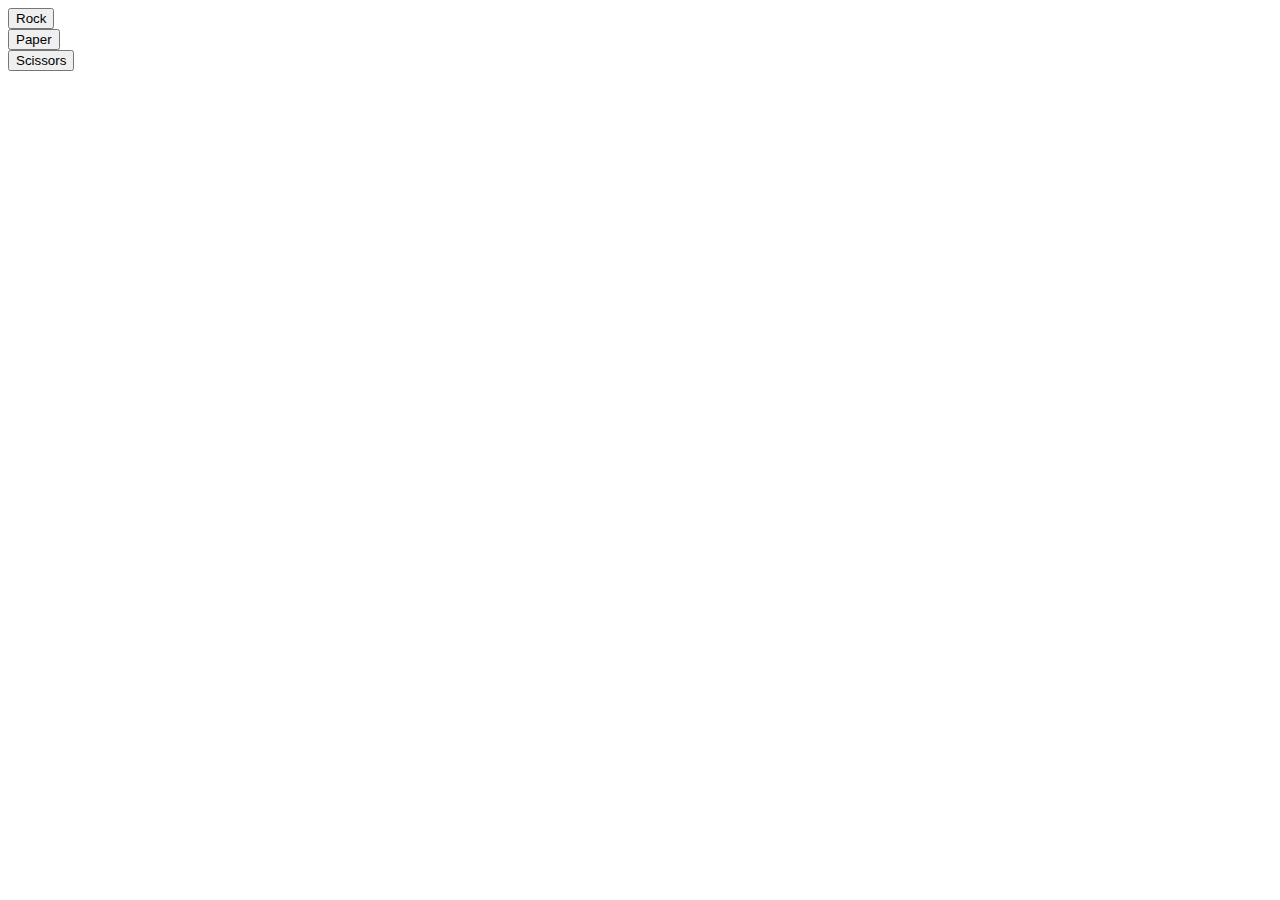
==== index.html @ 2e831c2a "Refactor logic" ====
<!DOCTYPE html>
<html lang="en">
    <head>
        <meta charset="UTF-8" />
        <meta http-equiv="X-UA-Compatible" content="IE=edge" />
        <meta name="viewport" content="width=device-width, initial-scale=1.0" />
        <link rel="icon" href="data:;base64,=" />
        <title>Rock Paper Scissors</title>
    </head>
    <body>
        <div class="buttons">
            <div class="button">
                <button class="shape">Rock</button>
            </div>
            <div class="button">
                <button class="shape">Paper</button>
            </div>
            <div class="button">
                <button class="shape">Scissors</button>
            </div>
        </div>
        <script src="./index.js"></script>
    </body>
</html>
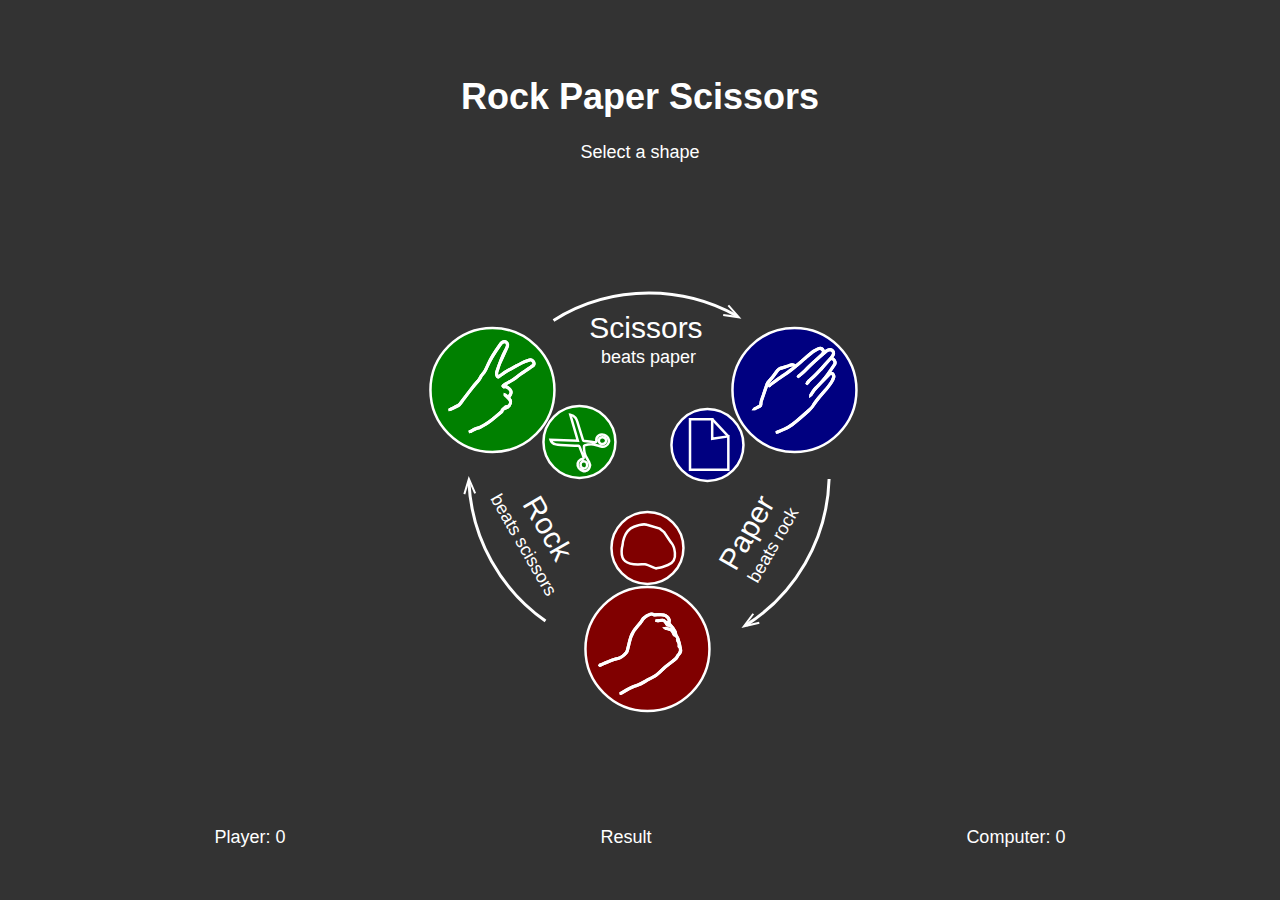
==== commit 70c98faa: "Add the UI" ====
--- a/index.html
+++ b/index.html
@@ -5,19 +5,137 @@
         <meta http-equiv="X-UA-Compatible" content="IE=edge" />
         <meta name="viewport" content="width=device-width, initial-scale=1.0" />
         <link rel="icon" href="data:;base64,=" />
+        <link rel="stylesheet" href="./style.css" />
         <title>Rock Paper Scissors</title>
     </head>
     <body>
-        <div class="buttons">
-            <div class="button">
-                <button class="shape">Rock</button>
-            </div>
-            <div class="button">
-                <button class="shape">Paper</button>
-            </div>
-            <div class="button">
-                <button class="shape">Scissors</button>
-            </div>
+        <header>
+            <h1>Rock Paper Scissors</h1>
+            <p>Select a shape</p>
+        </header>
+        <svg
+            version="1.1"
+            xmlns="http://www.w3.org/2000/svg"
+            xmlns:xlink="http://www.w3.org/1999/xlink"
+            min-width="85ch"
+            width="85ch"
+            height="440px"
+            viewBox="80 30 440 440"
+            xml:space="preserve"
+        >
+            <g style="fill: white; stroke: white; stroke-width: 3">
+                <path
+                    style="fill: none"
+                    d="M 205.041,366.998 c -44.333 -31.121 -74.01 -81.703 -76.621 -139.339"
+                />
+                <polygon
+                    style="stroke: none"
+                    points="135.622,239.081 133.785,239.874 128.592,227.846 124.839,240.397 122.923,239.824 128.251,222.009"
+                />
+                <path
+                    style="fill: none"
+                    d="M 488.646,225 c -1.885,61.366 -34.441,115.01 -82.857,146.119"
+                />
+                <polygon
+                    style="stroke: none"
+                    points="412.052,359.151 413.659,360.344 405.863,370.872 418.603,367.817 419.069,369.762 400.987,374.098"
+                />
+                <path
+                    style="fill: none"
+                    d="M 213.042,66.426 c 27.677 -17.308,60.391 -27.312,95.44 -27.312 c 31.801,0,61.678,8.235,87.617,22.69"
+                />
+                <polygon
+                    style="stroke: none"
+                    points="382.591,61.921 382.884,59.942 395.845,61.852 387.144,52.058 388.638,50.73 400.988,64.631"
+                />
+            </g>
+            <g style="fill: none; stroke: #ffffff; stroke-width: 2.5">
+                <g id="rock" class="button">
+                    <circle fill="#800000" cx="307" cy="395" r="62" />
+                    <path
+                        d="M 280.285,439.183 c 0.03,0.134,0.06,0.269,0.09,0.403 c 0.339 -0.088,0.728 -0.097,1.009 -0.275 c 4.139 -2.636,8.358 -5.103,12.967 -6.862 c 3.311 -1.265,6.666 -2.418,9.691 -4.369 c 2.101 -1.355,4.33 -2.547,6.599 -3.601 c 3.21 -1.491,6.107 -3.383,8.576 -5.913 c 3.716 -3.808,7.806 -7.168,12.109 -10.287 c 1.609 -1.166,3.107 -2.489,4.617 -3.787 c 0.353 -0.302,0.546 -0.789,0.81 -1.193 c 0.592 -0.909,1.021 -2.001,1.805 -2.692 c 1.81 -1.599,2.23 -3.497,1.759 -5.729 c -0.393 -1.855 -0.835 -3.702 -1.184 -5.565 c -0.505 -2.705 -1.249 -5.311 -2.896 -7.567 c -0.561 -0.769 -0.855 -1.555 -0.85 -2.537 c 0.005 -0.634 -0.273 -1.322 -0.589 -1.897 c -1.51 -2.754 -3.35 -5.279 -5.578 -7.497 c -0.438 -0.437 -0.472 -0.779 -0.372 -1.347 c 0.16 -0.912,0.456 -1.976,0.148 -2.761 c -1.003 -2.561 -2.718 -4.478 -5.606 -5.05 c -2.987 -0.591 -5.975 -0.425 -8.973 -0.149 c -0.368,0.034 -0.838,0.008 -1.116 -0.192 c -1.081 -0.776 -2.255 -0.806 -3.428 -0.449 c -2.746,0.834 -5.104,2.35 -7.167,4.332 c -0.196,0.189 -0.391,0.407 -0.509,0.648 c -1.438,2.941 -3.719,5.24 -5.866,7.627 c -3.646,4.051 -6.103,8.694 -7.333,14.001 c -0.691,2.982 -1.408,5.958 -2.154,8.927 c -0.215,0.854 -0.397,1.795 -0.893,2.483 c -2.141,2.98 -4.857,5.244 -8.476,6.258 c -1.824,0.512 -3.696,0.905 -5.458,1.582 c -4.142,1.591 -8.233,3.313 -12.335,5.007 c -0.217,0.09 -0.342,0.403 -0.51,0.612 c 0.08,0.073,0.159,0.146,0.238,0.218 c 0.279 -0.107,0.562 -0.207,0.837 -0.322 c 2.683 -1.124,5.338 -2.316,8.051 -3.358 c 2.652 -1.018,5.307 -2.12,8.06 -2.756 c 3.875 -0.895,6.882 -2.975,9.384 -5.901 c 0.652 -0.764,1.134 -1.753,1.438 -2.719 c 0.552 -1.747,0.899 -3.559,1.354 -5.338 c 0.697 -2.726,1.267 -5.495,2.156 -8.157 c 1.451 -4.34,4.064 -7.991,7.166 -11.332 c 1.393 -1.499,2.856 -3.03,3.829 -4.8 c 1.907 -3.47,4.975 -5.204,8.482 -6.432 c 0.954 -0.334,1.909 -0.21,2.807,0.396 c 0.365,0.247,0.904,0.345,1.359,0.332 c 2.111 -0.056,4.223 -0.287,6.329 -0.242 c 2.938,0.063,5.502,0.921,7.166,3.679 c 0.902,1.496,0.879,2.852,0.176,4.362 c -1.303 -0.526 -2.649 -0.834 -3.62 -2.029 c -0.421 -0.52 -1.319 -0.879 -2.016 -0.903 c -1.488 -0.052 -2.985,0.154 -4.478,0.27 c -0.58,0.045 -1.156,0.129 -1.734,0.194 c -0.005,0.112 -0.009,0.224 -0.014,0.336 c 0.348,0.047,0.7,0.157,1.041,0.128 c 1.342 -0.119,2.678 -0.301,4.02 -0.424 c 1.575 -0.144,2.81,0.438,3.65,1.809 c 0.337,0.548,0.694,1.083,1.062,1.61 c 0.262,0.376,0.526,0.761,0.853,1.076 c 0.15,0.145,0.453,0.13,0.687,0.188 c -0.082 -0.197 -0.132 -0.416 -0.251 -0.588 c -0.361 -0.522 -0.749 -1.027 -1.127 -1.539 c 0.068 -0.076,0.137 -0.153,0.205 -0.229 c 0.824,0.441,1.804,0.724,2.443,1.353 c 2.285,2.243,4.165,4.82,5.652,7.662 c 0.262,0.5,0.313,1.109,0.462,1.668 c -0.126,0.069 -0.252,0.14 -0.377,0.209 c -0.684 -0.821 -1.517 -1.562 -2.016 -2.481 c -0.755 -1.393 -1.797 -2.171 -3.341 -2.423 c -1.232 -0.202 -2.444 -0.527 -3.668 -0.786 c -0.103 -0.022 -0.222,0.035 -0.623,0.11 c 0.413,0.309,0.617,0.567,0.869,0.629 c 0.949,0.232,1.906,0.479,2.875,0.575 c 1.731,0.171,2.9,0.988,3.542,2.618 c 0.324,0.823,0.741,1.613,1.161,2.395 c 0.152,0.283,0.434,0.497,0.655,0.743 c 0.085 -0.052,0.17 -0.104,0.254 -0.154 c -0.146 -0.375 -0.291 -0.749 -0.46 -1.181 c 1.78,1.413,3.998,5.225,4.074,7.05 c -0.226 -0.365 -0.398 -0.645 -0.572 -0.925 c -0.107,0.033 -0.215,0.066 -0.323,0.099 c 0.092,0.36,0.091,0.786,0.291,1.07 c 1.052,1.488,1.628,3.064,1.229,4.916 c -0.119,0.549,0.019,0.991,0.773,0.6 c 0.173,0.778,0.314,1.468,0.48,2.15 c 0.54,2.224,0.09,4.092 -1.774,5.586 c -0.598,0.479 -1.182,1.177 -1.396,1.888 c -0.373,1.235 -1.149,2.062 -2.081,2.824 c -0.783,0.641 -1.548,1.307 -2.368,1.896 c -4.964,3.565 -9.674,7.424 -13.959,11.797 c -1.877,1.916 -4.098,3.379 -6.521,4.565 c -2.525,1.235 -4.971,2.635 -7.468,3.93 c -2.169,1.124 -4.338,2.251 -6.552,3.28 c -1.44,0.67 -2.958,1.173 -4.444,1.743 C 288.532,434.03,284.461,436.701,280.285,439.183 z"
+                    />
+                    <path
+                        d="M 280.285,439.183 c 4.176 -2.481,8.247 -5.152,12.819 -6.908 c 1.486 -0.57,3.004 -1.073,4.444 -1.743 c 2.214 -1.029,4.383 -2.156,6.552 -3.28 c 2.497 -1.295,4.942 -2.694,7.468 -3.93 c 2.423 -1.187,4.644 -2.649,6.521 -4.565 c 4.285 -4.373,8.995 -8.231,13.959 -11.797 c 0.82 -0.59,1.585 -1.256,2.368 -1.896 c 0.932 -0.762,1.708 -1.589,2.081 -2.824 c 0.215 -0.711,0.799 -1.409,1.396 -1.888 c 1.864 -1.494,2.314 -3.362,1.774 -5.586 c -0.166 -0.683 -0.308 -1.372 -0.48 -2.15 c -0.755,0.392 -0.893 -0.051 -0.773 -0.6 c 0.398 -1.852 -0.178 -3.428 -1.229 -4.916 c -0.2 -0.284 -0.199 -0.71 -0.291 -1.07 c 0.108 -0.032,0.216 -0.065,0.323 -0.099 c 0.174,0.28,0.347,0.56,0.572,0.925 c -0.076 -1.825 -2.294 -5.637 -4.074 -7.05 c 0.169,0.432,0.314,0.806,0.46,1.181 c -0.084,0.051 -0.169,0.103 -0.254,0.154 c -0.222 -0.246 -0.503 -0.46 -0.655 -0.743 c -0.42 -0.781 -0.837 -1.571 -1.161 -2.395 c -0.642 -1.63 -1.811 -2.447 -3.542 -2.618 c -0.969 -0.096 -1.926 -0.343 -2.875 -0.575 c -0.252 -0.062 -0.456 -0.32 -0.869 -0.629 c 0.401 -0.075,0.521 -0.133,0.623 -0.11 c 1.224,0.259,2.436,0.584,3.668,0.786 c 1.544,0.252,2.586,1.03,3.341,2.423 c 0.499,0.92,1.332,1.66,2.016,2.481 c 0.125 -0.069,0.251 -0.14,0.377 -0.209 c -0.148 -0.559 -0.2 -1.168 -0.462 -1.668 c -1.487 -2.842 -3.367 -5.419 -5.652 -7.662 c -0.64 -0.629 -1.619 -0.911 -2.443 -1.353 c -0.068,0.076 -0.137,0.153 -0.205,0.229 c 0.378,0.512,0.766,1.017,1.127,1.539 c 0.119,0.172,0.169,0.391,0.251,0.588 c -0.233 -0.059 -0.536 -0.044 -0.687 -0.188 c -0.326 -0.315 -0.591 -0.7 -0.853 -1.076 c -0.368 -0.527 -0.726 -1.062 -1.062 -1.61 c -0.841 -1.371 -2.075 -1.952 -3.65 -1.809 c -1.342,0.123 -2.678,0.305 -4.02,0.424 c -0.341,0.029 -0.693 -0.081 -1.041 -0.128 c 0.005 -0.112,0.009 -0.224,0.014 -0.336 c 0.578 -0.065,1.154 -0.149,1.734 -0.194 c 1.492 -0.115,2.989 -0.321,4.478 -0.27 c 0.696,0.024,1.595,0.384,2.016,0.903 c 0.971,1.195,2.317,1.503,3.62,2.029 c 0.703 -1.511,0.727 -2.866 -0.176 -4.362 c -1.664 -2.758 -4.228 -3.615 -7.166 -3.679 c -2.106 -0.045 -4.218,0.187 -6.329,0.242 c -0.455,0.013 -0.994 -0.085 -1.359 -0.332 c -0.897 -0.605 -1.853 -0.729 -2.807 -0.396 c -3.508,1.228 -6.575,2.962 -8.482,6.432 c -0.973,1.77 -2.437,3.301 -3.829,4.8 c -3.102,3.341 -5.715,6.992 -7.166,11.332 c -0.89,2.662 -1.459,5.432 -2.156,8.157 c -0.455,1.779 -0.803,3.591 -1.354,5.338 c -0.305,0.966 -0.786,1.955 -1.438,2.719 c -2.502,2.927 -5.509,5.007 -9.384,5.901 c -2.753,0.636 -5.407,1.738 -8.06,2.756 c -2.713,1.042 -5.368,2.234 -8.051,3.358 c -0.275,0.115 -0.558,0.215 -0.837,0.322 c -0.079 -0.072 -0.158 -0.145 -0.238 -0.218 c 0.168 -0.209,0.293 -0.522,0.51 -0.612 c 4.102 -1.693,8.193 -3.416,12.335 -5.007 c 1.762 -0.677,3.634 -1.07,5.458 -1.582 c 3.618 -1.014,6.335 -3.277,8.476 -6.258 c 0.495 -0.688,0.678 -1.63,0.893 -2.483 c 0.746 -2.969,1.463 -5.944,2.154 -8.927 c 1.23 -5.307,3.688 -9.95,7.333 -14.001 c 2.147 -2.387,4.429 -4.686,5.866 -7.627 c 0.118 -0.241,0.312 -0.459,0.509 -0.648 c 2.062 -1.982,4.421 -3.498,7.167 -4.332 c 1.173 -0.356,2.347 -0.327,3.428,0.449 c 0.278,0.2,0.748,0.227,1.116,0.192 c 2.998 -0.275,5.985 -0.441,8.973,0.149 c 2.889,0.572,4.604,2.489,5.606,5.05 c 0.308,0.785,0.012,1.849 -0.148,2.761 c -0.1,0.567 -0.066,0.91,0.372,1.347 c 2.229,2.218,4.068,4.743,5.578,7.497 c 0.315,0.575,0.594,1.264,0.589,1.897 c -0.006,0.982,0.289,1.769,0.85,2.537 c 1.646,2.257,2.391,4.862,2.896,7.567 c 0.349,1.863,0.791,3.71,1.184,5.565 c 0.472,2.232,0.051,4.131 -1.759,5.729 c -0.783,0.691 -1.213,1.783 -1.805,2.692 c -0.264,0.404 -0.457,0.892 -0.81,1.193 c -1.51,1.298 -3.008,2.621 -4.617,3.787 c -4.304,3.119 -8.394,6.479 -12.109,10.287 c -2.469,2.53 -5.366,4.422 -8.576,5.913 c -2.269,1.054 -4.498,2.245 -6.599,3.601 c -3.025,1.951 -6.381,3.104 -9.691,4.369 c -4.608,1.76 -8.828,4.227 -12.967,6.862 c -0.281,0.179 -0.67,0.188 -1.009,0.275 C 280.345,439.451,280.315,439.316,280.285,439.183 z"
+                    />
+                </g>
+                <g>
+                    <circle fill="#800000" cx="307" cy="294" r="36" />
+                    <path
+                        d="M 327.508,311.029 c -10.746,4.225 -9.625,2.463 -12.179,3.486 c -0.374,0.149 -7.982 -4.01 -10.865 -4.261 c -2.885 -0.251 -13.925,2.117 -19.819 -3.08 c -5.893 -5.2 -2.532 -16.007 -2.532 -16.007 s 0.391 -14.145,11.382 -18.43 c 9.15 -3.568,12.924 -2.002,12.924 -2.002 l 12.961,3.926 l 4.157,3.321 c 0,0,6.667,10.076,7.711,11.343 C 332.291,290.594,340.052,306.098,327.508,311.029 z"
+                    />
+                </g>
+                <g id="scissors" class="button">
+                    <circle fill="#008000" cx="152" cy="136" r="62" />
+                    <path
+                        d="M 129.451,177.428 c 0.037,0.125,0.074,0.25,0.111,0.377 c 0.347 -0.069,0.732 -0.062,1.032 -0.219 c 1.572 -0.826,3.115 -1.705,4.685 -2.537 c 0.399 -0.212,0.848 -0.342,1.286 -0.469 c 1.049 -0.306,2.186 -0.426,3.143 -0.908 c 2.211 -1.114,4.389 -2.316,6.486 -3.631 c 5.509 -3.45,10.153 -7.999,15.156 -12.092 c 0.238 -0.195,0.445 -0.55,0.479 -0.852 c 0.107 -0.945,0.704 -1.481,1.458 -1.872 c 1.032 -0.535,2.072 -1.069,3.151 -1.494 c 3.74 -1.473,5.286 -6.582,2.404 -9.396 c -0.46 -0.449 -0.387 -0.88 -0.05 -1.385 c 0.562 -0.839,1.105 -1.695,1.58 -2.585 c 0.6 -1.126,0.753 -2.332,0.309 -3.556 c -0.598 -1.65 -1.888 -2.686 -3.312 -3.569 c -1.104 -0.684 -2.238 -1.291 -3.623 -0.713 c -0.182,0.076 -0.509 -0.197 -0.768 -0.309 c 0.106 -0.23,0.154 -0.537,0.333 -0.675 c 0.554 -0.43,1.131 -0.845,1.746 -1.18 c 4.056 -2.212,8.072 -4.402,11.717 -7.358 c 4.078 -3.309,8.643 -6.019,12.992 -8.995 c 1.087 -0.744,2.197 -1.461,3.221 -2.285 c 0.393 -0.316,0.727 -0.866,0.824 -1.361 c 0.497 -2.521 -1.862 -5.583 -4.9 -4.707 c -3.012,0.869 -5.946,1.886 -8.638,3.542 c -1.354,0.832 -2.793,1.524 -4.195,2.276 c -5.15,2.763 -10.477,5.227 -15.073,8.931 c -0.855,0.689 -1.822,1.239 -2.738,1.853 c -0.639,0.428 -1.072,0.235 -1.374 -0.434 c -0.654 -1.451 -0.594 -2.91 -0.089 -4.385 c 0.923 -2.692,1.679 -5.454,2.786 -8.067 c 1.946 -4.591,4.118 -9.085,6.163 -13.634 c 0.575 -1.28,1.168 -2.576,1.518 -3.926 c 0.387 -1.493 -0.071 -2.892 -1.327 -3.86 c -1.234 -0.953 -2.634 -0.836 -3.887 -0.078 c -0.816,0.495 -1.606,1.173 -2.154,1.949 c -4.492,6.353 -9.061,12.663 -12.23,19.835 c -0.952,2.156 -1.906,4.319 -3.005,6.401 c -0.646,1.227 -1.472,2.402 -2.412,3.421 c -1.118,1.212 -2.007,2.513 -2.736,3.989 c -0.573,1.161 -1.353,2.244 -2.171,3.256 c -1.29,1.596 -2.775,3.038 -4.028,4.661 c -4.702,6.089 -9.329,12.237 -14.028,18.329 c -0.54,0.7 -1.278,1.335 -2.058,1.748 c -2.434,1.289 -4.933,2.456 -7.404,3.673 c -0.211,0.104 -0.408,0.234 -0.611,0.353 c 0.017,0.104,0.033,0.208,0.05,0.312 c 0.266 -0.019,0.569,0.04,0.792 -0.068 c 2.479 -1.203,4.938 -2.45,7.42 -3.646 c 0.997 -0.48,1.766 -1.167,2.406 -2.063 c 1.14 -1.596,2.332 -3.155,3.502 -4.73 c 4.569 -6.154,9.084 -12.352,14.311 -17.979 c 1.038 -1.118,1.841 -2.334,2.499 -3.707 c 0.521 -1.089,1.139 -2.215,1.984 -3.049 c 1.493 -1.474,2.632 -3.13,3.477 -5.025 c 0.474 -1.062,1.021 -2.094,1.461 -3.169 c 3.215 -7.869,8.046 -14.777,12.899 -21.667 c 0.618 -0.878,1.425 -1.742,2.342 -2.271 c 2.154 -1.244,4.212 -0.088,4.383,2.385 c 0.046,0.674 -0.135,1.417 -0.399,2.05 c -0.614,1.466 -1.286,2.914 -2.036,4.315 c -3.499,6.536 -5.88,13.518 -8.225,20.514 c -0.52,1.55 -0.414,3.092,0.341,4.551 c 0.521,1.006,1.032,1.193,2.005,0.613 c 1.182 -0.704,2.315 -1.497,3.428 -2.308 c 2.677 -1.95,5.401 -3.792,8.392 -5.269 c 3.62 -1.788,7.155 -3.756,10.67 -5.748 c 2.61 -1.479,5.393 -2.439,8.245 -3.298 c 2.199 -0.662,4.309,1.6,4.077,3.701 c -0.056,0.512 -0.399,1.132 -0.809,1.439 c -1.419,1.065 -2.934,2.002 -4.396,3.011 c -4.061,2.801 -8.254,5.434 -12.12,8.481 c -2.745,2.163 -5.592,4.057 -8.686,5.63 c -0.955,0.486 -1.909,0.979 -2.827,1.531 c -0.625,0.375 -1.226,0.816 -1.758,1.313 c -0.221,0.206 -0.41,0.725 -0.3,0.942 c 0.186,0.363,0.586,0.67,0.966,0.86 c 0.229,0.115,0.593 -0.072,0.895 -0.062 c 0.593,0.019,1.296 -0.109,1.756,0.161 c 1.148,0.674,2.29,1.427,3.242,2.348 c 1.308,1.265,1.464,2.867,0.619,4.48 c -0.549,1.049 -1.218,2.036 -1.894,3.149 c -1.069 -0.872 -2.052 -1.679 -3.043 -2.475 c -0.121 -0.098 -0.292 -0.135 -0.439 -0.2 c -0.016,0.187 -0.117,0.453 -0.031,0.547 c 0.345,0.38,0.754,0.701,1.128,1.055 c 1.037,0.982,2.182,1.878,3.076,2.976 c 1.688,2.071,1.317,5.173 -0.689,6.936 c -0.156,0.138 -0.362,0.342 -0.527,0.327 c -1.581 -0.151 -2.884,0.441 -3.885,1.586 c -0.852,0.975 -2.252,1.56 -2.329,3.138 c -0.01,0.212 -0.313,0.435 -0.52,0.609 c -2.689,2.279 -5.324,4.63 -8.095,6.808 c -5.12,4.022 -10.171,8.112 -16.773,9.704 C 133.559,174.769,131.561,176.332,129.451,177.428 z"
+                    />
+                    <path
+                        d="M 129.451,177.428 c 2.109 -1.096,4.107 -2.659,6.351 -3.199 c 6.603 -1.592,11.653 -5.682,16.773 -9.704 c 2.771 -2.177,5.405 -4.528,8.095 -6.808 c 0.206 -0.174,0.51 -0.396,0.52 -0.609 c 0.077 -1.578,1.478 -2.163,2.329 -3.138 c 1.001 -1.145,2.304 -1.737,3.885 -1.586 c 0.165,0.016,0.371 -0.189,0.527 -0.327 c 2.007 -1.763,2.378 -4.865,0.689 -6.936 c -0.895 -1.098 -2.039 -1.994 -3.076 -2.976 c -0.374 -0.354 -0.783 -0.675 -1.128 -1.055 c -0.086 -0.095,0.016 -0.36,0.031 -0.547 c 0.147,0.065,0.318,0.102,0.439,0.2 c 0.991,0.795,1.974,1.603,3.043,2.475 c 0.676 -1.114,1.345 -2.1,1.894 -3.149 c 0.845 -1.613,0.688 -3.215 -0.619 -4.48 c -0.952 -0.921 -2.094 -1.674 -3.242 -2.348 c -0.46 -0.27 -1.163 -0.142 -1.756 -0.161 c -0.302 -0.01 -0.665,0.177 -0.895,0.062 c -0.38 -0.189 -0.78 -0.497 -0.966 -0.86 c -0.11 -0.217,0.079 -0.736,0.3 -0.942 c 0.532 -0.497,1.133 -0.938,1.758 -1.313 c 0.918 -0.552,1.872 -1.045,2.827 -1.531 c 3.094 -1.573,5.94 -3.467,8.686 -5.63 c 3.866 -3.047,8.06 -5.68,12.12 -8.481 c 1.463 -1.009,2.978 -1.945,4.396 -3.011 c 0.409 -0.307,0.753 -0.928,0.809 -1.439 c 0.231 -2.102 -1.878 -4.363 -4.077 -3.701 c -2.853,0.858 -5.635,1.819 -8.245,3.298 c -3.515,1.992 -7.05,3.96 -10.67,5.748 c -2.99,1.477 -5.715,3.319 -8.392,5.269 c -1.112,0.811 -2.246,1.604 -3.428,2.308 c -0.973,0.58 -1.484,0.393 -2.005 -0.613 c -0.755 -1.459 -0.86 -3.001 -0.341 -4.551 c 2.345 -6.996,4.726 -13.978,8.225 -20.514 c 0.75 -1.401,1.422 -2.849,2.036 -4.315 c 0.265 -0.632,0.445 -1.375,0.399 -2.05 c -0.171 -2.473 -2.229 -3.629 -4.383 -2.385 c -0.917,0.529 -1.724,1.392 -2.342,2.271 c -4.854,6.891 -9.685,13.799 -12.899,21.667 c -0.439,1.076 -0.987,2.107 -1.461,3.169 c -0.845,1.895 -1.983,3.551 -3.477,5.025 c -0.846,0.834 -1.463,1.96 -1.984,3.049 c -0.658,1.372 -1.461,2.588 -2.499,3.707 c -5.227,5.627 -9.742,11.826 -14.311,17.979 c -1.17,1.575 -2.362,3.134 -3.502,4.73 c -0.64,0.896 -1.409,1.583 -2.406,2.063 c -2.482,1.196 -4.941,2.442 -7.42,3.646 c -0.223,0.108 -0.526,0.049 -0.792,0.068 c -0.017 -0.104 -0.033 -0.208 -0.05 -0.312 c 0.203 -0.119,0.4 -0.25,0.611 -0.353 c 2.472 -1.218,4.97 -2.384,7.404 -3.673 c 0.78 -0.413,1.518 -1.048,2.058 -1.748 c 4.699 -6.092,9.326 -12.239,14.028 -18.329 c 1.253 -1.623,2.738 -3.064,4.028 -4.661 c 0.818 -1.012,1.598 -2.095,2.171 -3.256 c 0.729 -1.476,1.618 -2.777,2.736 -3.989 c 0.94 -1.019,1.766 -2.194,2.412 -3.421 c 1.099 -2.083,2.053 -4.245,3.005 -6.401 c 3.17 -7.172,7.738 -13.482,12.23 -19.835 c 0.548 -0.776,1.338 -1.454,2.154 -1.949 c 1.253 -0.758,2.652 -0.875,3.887,0.078 c 1.256,0.968,1.714,2.367,1.327,3.86 c -0.35,1.35 -0.942,2.646 -1.518,3.926 c -2.045,4.549 -4.217,9.043 -6.163,13.634 c -1.107,2.613 -1.863,5.375 -2.786,8.067 c -0.505,1.475 -0.565,2.934,0.089,4.385 c 0.302,0.669,0.735,0.862,1.374,0.434 c 0.916 -0.613,1.883 -1.163,2.738 -1.853 c 4.597 -3.705,9.923 -6.168,15.073 -8.931 c 1.402 -0.752,2.842 -1.444,4.195 -2.276 c 2.691 -1.655,5.626 -2.673,8.638 -3.542 c 3.038 -0.876,5.397,2.186,4.9,4.707 c -0.098,0.495 -0.432,1.045 -0.824,1.361 c -1.023,0.824 -2.134,1.541 -3.221,2.285 c -4.35,2.976 -8.914,5.686 -12.992,8.995 c -3.645,2.957 -7.661,5.146 -11.717,7.358 c -0.615,0.335 -1.192,0.75 -1.746,1.18 c -0.179,0.139 -0.227,0.445 -0.333,0.675 c 0.259,0.111,0.586,0.384,0.768,0.309 c 1.385 -0.577,2.519,0.029,3.623,0.713 c 1.425,0.883,2.715,1.918,3.312,3.569 c 0.444,1.224,0.291,2.43 -0.309,3.556 c -0.475,0.89 -1.019,1.746 -1.58,2.585 c -0.337,0.505 -0.41,0.936,0.05,1.385 c 2.882,2.814,1.336,7.923 -2.404,9.396 c -1.079,0.425 -2.119,0.959 -3.151,1.494 c -0.754,0.39 -1.351,0.926 -1.458,1.872 c -0.034,0.302 -0.241,0.656 -0.479,0.852 c -5.003,4.093 -9.647,8.643 -15.156,12.092 c -2.098,1.314 -4.275,2.517 -6.486,3.631 c -0.957,0.482 -2.094,0.603 -3.143,0.908 c -0.438,0.127 -0.887,0.257 -1.286,0.469 c -1.569,0.832 -3.112,1.711 -4.685,2.537 c -0.3,0.156 -0.686,0.149 -1.032,0.219 C 129.525,177.678,129.488,177.553,129.451,177.428 z"
+                    />
+                </g>
+                <g>
+                    <circle fill="#008000" cx="239" cy="188" r="36" />
+                    <path
+                        d="M 268.58,187.535 c -0.11,0.271 -0.235,0.535 -0.325,0.81 c -1.079,3.277 -4.289,5.031 -7.646,4.16 c -2.506 -0.651 -4.987 -1.401 -7.514 -1.953 c -3.066 -0.672 -6.068 -0.045 -9.019,0.806 c -0.238,0.07 -0.514,0.498 -0.529,0.772 c -0.247,4.23,0.567,8.22,2.803,11.874 c 0.771,1.259,1.484,2.552,2.262,3.808 c 2.151,3.471,0.456,8.387 -3.731,9.317 c -0.124,0.027 -0.233,0.114 -0.35,0.173 c -0.46,0 -0.92,0 -1.38,0 c -1.921 -0.577 -3.631 -1.438 -4.82 -3.168 c -2.111 -3.078 -1.38 -6.899,1.761 -8.664 c 0.552 -0.309,1.221 -0.45,1.854 -0.572 c 1.166 -0.221,1.55 -0.727,1.192 -1.862 c -0.265 -0.841 -0.652 -1.645 -0.974 -2.47 c -1.004 -2.564 -2.038 -5.117 -2.983 -7.704 c -0.257 -0.706 -0.597 -0.966 -1.327 -1 c -5.87 -0.264 -11.74 -0.537 -17.606 -0.862 c -1.664 -0.095 -3.351 -0.224 -4.967 -0.601 c -2.578 -0.6 -4.513 -2.386 -5.199 -4.582 c 9.071,0.3,18.084,0.601,27.276,0.903 c -2.534 -8.776 -5.011 -17.359 -7.522 -26.057 c 2.312,0.278,3.988,1.369,5.163,3.113 c 0.741,1.098,1.357,2.337,1.76,3.598 c 1.961,6.158,3.843,12.343,5.719,18.528 c 0.222,0.733,0.538,1.013,1.337,1.101 c 3.194,0.349,6.375,0.811,9.561,1.227 c 0.39,0.051,0.784,0.11,1.175,0.104 c 1.019 -0.012,1.449 -0.483,1.335 -1.489 c -0.539 -4.792,3.986 -7.412,8.049 -5.9 c 2.266,0.843,3.804,2.396,4.431,4.78 c 0.04,0.152,0.141,0.287,0.214,0.431 C 268.58,186.616,268.58,187.074,268.58,187.535 z M 261.967,190.012 c 2.143,0,3.753 -1.471,3.752 -3.425 c -0.001 -1.762 -1.833 -3.423 -3.772 -3.419 c -1.942,0.003 -3.56,1.619 -3.572,3.563 C 258.365,188.586,259.927,190.012,261.967,190.012 z M 240.052,210.795 c -0.007,1.901,1.663,3.654,3.495,3.667 c 1.804,0.015,3.189 -1.471,3.183 -3.413 c -0.008 -2.019 -1.519 -3.721 -3.312 -3.727 C 241.604,207.316,240.059,208.91,240.052,210.795 z"
+                    />
+                </g>
+                <g id="paper" class="button">
+                    <circle fill="#000080" cx="454" cy="136" r="62" />
+                    <path
+                        d="M 483.381,98.885 c -0.098 -0.8 -0.015 -1.64 -0.313 -2.309 c -1.026 -2.297 -3.074 -2.985 -5.628 -1.951 c -2.954,1.197 -5.585,2.973 -8.008,4.991 c -3.717,3.094 -7.279,6.374 -10.934,9.544 c -1.392,1.208 -2.856,2.33 -4.344,3.536 c -0.242 -1.865 -1.093 -2.573 -2.838 -2.229 c -1.187,0.234 -2.321,0.737 -3.478,1.125 c -2.024,0.679 -4.004,1.616 -6.083,1.979 c -2.527,0.442 -4.319,1.608 -5.696,3.72 c -2.551,3.913 -5.557,7.474 -8.704,10.919 c -0.398,0.436 -0.713,1 -0.908,1.561 c -1.307,3.758 -2.609,7.519 -3.838,11.303 c -1.053,3.242 -2.71,6.328 -2.619,9.885 c 0.008,0.283 -0.38,0.686 -0.684,0.848 c -1.617,0.87 -3.271,1.67 -4.898,2.523 c -0.216,0.113 -0.35,0.384 -0.521,0.581 c 0.258,0.001,0.561,0.092,0.768 -0.011 c 1.566 -0.77,3.094 -1.621,4.675 -2.356 c 0.882 -0.41,1.303 -0.973,1.354 -1.957 c 0.061 -1.155,0.091 -2.364,0.449 -3.444 c 1.911 -5.75,3.917 -11.47,5.904 -17.195 c 0.137 -0.395,0.319 -0.814,0.598 -1.114 c 3.486 -3.763,6.669 -7.768,9.558 -12.004 c 0.937 -1.373,2.16 -2.18,3.818 -2.427 c 2.622 -0.392,5.099 -1.247,7.49 -2.407 c 0.946 -0.459,2.015 -0.711,3.054 -0.925 c 0.642 -0.131,1.402 -0.126,1.776,0.614 c 0.399,0.792,0.156,1.602 -0.593,2.238 c -0.374,0.318 -0.729,0.663 -1.13,0.942 c -4.372,3.047 -8.787,6.035 -13.118,9.14 c -3.135,2.247 -6.164,4.641 -9.229,6.985 c -0.249,0.19 -0.409,0.495 -0.61,0.746 c 0.073,0.076,0.147,0.152,0.222,0.228 c 0.229 -0.145,0.476 -0.268,0.682 -0.44 c 0.612 -0.511,1.168 -1.097,1.815 -1.555 c 4.253 -3.004,8.464 -6.072,12.803 -8.946 c 5.666 -3.751,10.847 -8.097,15.963 -12.536 c 1.733 -1.504,3.477 -2.998,5.217 -4.495 c 1.068 -0.918,2.177 -1.793,3.201 -2.758 c 2.409 -2.269,5.151 -4.047,8.069 -5.564 c 0.722 -0.375,1.536 -0.6,2.332 -0.802 c 1.178 -0.299,2.164,0.093,2.962,1.001 c 0.823,0.938,1.137,1.973,0.492,3.115 c -0.309,0.546 -0.682,1.091 -1.138,1.515 c -5.642,5.231 -11.548,10.171 -16.847,15.777 c -1.946,2.058 -4.247,3.781 -6.378,5.665 c -0.145,0.128 -0.229,0.324 -0.343,0.489 c 0.066,0.071,0.133,0.142,0.199,0.212 c 0.352 -0.191,0.754 -0.325,1.046 -0.583 c 2.041 -1.805,4.178 -3.521,6.062 -5.48 c 6.729 -6.995,14.056 -13.323,21.471 -19.558 c 0.912 -0.767,1.991 -1.097,3.142 -1.126 c 2.28 -0.058,3.843,2.66,2.783,4.919 c -0.409,0.872 -1.025,1.67 -1.657,2.409 c -1.77,2.07 -3.584,4.101 -5.401,6.128 c -5.176,5.772 -10.222,11.669 -16.255,16.608 c -0.864,0.707 -1.536,1.656 -2.261,2.524 c -0.21,0.252 -0.292,0.611 -0.433,0.921 c 0.078,0.06,0.157,0.121,0.235,0.181 c 0.17 -0.146,0.359 -0.275,0.506 -0.441 c 0.909 -1.028,1.677 -2.231,2.734 -3.071 c 4.301 -3.412,7.909 -7.511,11.624 -11.5 c 2.674 -2.871,5.207 -5.873,7.813 -8.807 c 0.84 -0.945,1.858 -1.166,2.887 -0.676 c 1.87,0.891,2.676,3.707,1.536,5.426 c -2.826,4.263 -5.646,8.52 -8.783,12.577 c -2.562,3.313 -5.225,6.479 -8.364,9.254 c -1.005,0.889 -1.961,1.874 -2.758,2.95 c -1.292,1.744 -2.442,3.594 -3.627,5.416 c -0.115,0.178 -0.053,0.471 -0.073,0.71 c 0.199 -0.141,0.443 -0.247,0.588 -0.431 c 0.225 -0.287,0.38 -0.628,0.566 -0.944 c 1.584 -2.678,3.474 -5.1,5.699 -7.294 c 3.62 -3.567,7.14 -7.236,10.698 -10.866 c 0.579 -0.59,1.092 -1.254,1.717 -1.79 c 0.941 -0.808,2.282 -0.737,2.847,0.143 c 0.587,0.915,1.078,1.958,0.69,3.037 c -0.522,1.458 -1.122,2.914 -1.898,4.249 c -2.387,4.106 -5.609,7.585 -8.687,11.159 c -3.659,4.25 -7.479,8.361 -10.247,13.303 c -0.515,0.92 -1.236,1.777 -2.025,2.482 c -4.709,4.206 -9.402,8.435 -14.226,12.51 c -4.675,3.949 -9.674,7.417 -15.576,9.376 c -1.321,0.439 -2.558,1.132 -3.833,1.707 c 0.027,0.114,0.056,0.228,0.084,0.341 c 0.386 -0.063,0.803 -0.054,1.153 -0.203 c 1.55 -0.657,3.041 -1.467,4.624 -2.023 c 3.485 -1.226,6.566 -3.139,9.52 -5.297 c 5.877 -4.295,11.271 -9.162,16.675 -14.022 c 2.333 -2.099,4.209 -4.497,5.851 -7.151 c 1.155 -1.868,2.499 -3.635,3.9 -5.33 c 2.441 -2.954,5 -5.809,7.492 -8.72 c 2.574 -3.007,5.077 -6.073,6.854 -9.642 c 0.433 -0.869,0.773 -1.807,0.995 -2.751 c 0.347 -1.481 -0.562 -3.576 -1.66 -4.106 c -1.175 -0.567 -2.51 -0.113 -3.796,1.292 c -0.442,0.484 -0.881,0.972 -1.321,1.458 c -0.067 -0.184 -0.021 -0.281,0.039 -0.369 c 2.459 -3.547,4.911 -7.099,7.382 -10.638 c 0.718 -1.028,0.935 -2.108,0.537 -3.306 c -0.628 -1.895 -1.667 -3.323 -3.989 -3.402 c 0.262 -0.313,0.482 -0.522,0.638 -0.771 c 0.595 -0.955,1.361 -1.857,1.712 -2.897 c 1.04 -3.085 -1.433 -5.82 -4.583 -5.072 c -0.997,0.236 -1.941,0.844 -2.81,1.43 C 484.863,97.477,484.111,98.254,483.381,98.885 z"
+                    />
+                    <path
+                        d="M 483.381,98.885 c 0.73 -0.631,1.482 -1.408,2.358 -2 c 0.868 -0.586,1.812 -1.194,2.81 -1.43 c 3.15 -0.748,5.623,1.987,4.583,5.072 c -0.351,1.041 -1.117,1.943 -1.712,2.897 c -0.155,0.25 -0.376,0.458 -0.638,0.771 c 2.322,0.079,3.361,1.507,3.989,3.402 c 0.397,1.198,0.181,2.278 -0.537,3.306 c -2.471,3.539 -4.923,7.09 -7.382,10.638 c -0.061,0.087 -0.106,0.185 -0.039,0.369 c 0.44 -0.486,0.879 -0.973,1.321 -1.458 c 1.286 -1.405,2.621 -1.858,3.796 -1.292 c 1.098,0.53,2.007,2.625,1.66,4.106 c -0.222,0.944 -0.562,1.883 -0.995,2.751 c -1.776,3.569 -4.279,6.635 -6.854,9.642 c -2.492,2.912 -5.051,5.767 -7.492,8.72 c -1.401,1.695 -2.745,3.462 -3.9,5.33 c -1.642,2.654 -3.518,5.052 -5.851,7.151 c -5.404,4.86 -10.798,9.728 -16.675,14.022 c -2.953,2.158 -6.034,4.071 -9.52,5.297 c -1.583,0.557 -3.074,1.366 -4.624,2.023 c -0.351,0.149 -0.768,0.14 -1.153,0.203 c -0.028 -0.113 -0.057 -0.227 -0.084 -0.341 c 1.275 -0.575,2.512 -1.268,3.833 -1.707 c 5.902 -1.959,10.901 -5.427,15.576 -9.376 c 4.823 -4.075,9.517 -8.304,14.226 -12.51 c 0.789 -0.705,1.511 -1.562,2.025 -2.482 c 2.768 -4.941,6.588 -9.053,10.247 -13.303 c 3.077 -3.574,6.3 -7.053,8.687 -11.159 c 0.776 -1.335,1.376 -2.791,1.898 -4.249 c 0.388 -1.079 -0.104 -2.123 -0.69 -3.037 c -0.564 -0.879 -1.905 -0.951 -2.847 -0.143 c -0.625,0.536 -1.138,1.199 -1.717,1.79 c -3.559,3.63 -7.078,7.298 -10.698,10.866 c -2.226,2.194 -4.115,4.616 -5.699,7.294 c -0.187,0.316 -0.342,0.657 -0.566,0.944 c -0.145,0.184 -0.389,0.29 -0.588,0.431 c 0.021 -0.239 -0.042 -0.532,0.073 -0.71 c 1.185 -1.822,2.335 -3.672,3.627 -5.416 c 0.797 -1.076,1.753 -2.061,2.758 -2.95 c 3.14 -2.775,5.803 -5.941,8.364 -9.254 c 3.137 -4.058,5.957 -8.314,8.783 -12.577 c 1.14 -1.719,0.334 -4.535 -1.536 -5.426 c -1.028 -0.49 -2.047 -0.27 -2.887,0.676 c -2.606,2.934 -5.14,5.936 -7.813,8.807 c -3.715,3.989 -7.323,8.087 -11.624,11.5 c -1.058,0.839 -1.825,2.042 -2.734,3.071 c -0.146,0.166 -0.336,0.295 -0.506,0.441 c -0.078 -0.061 -0.157 -0.121 -0.235 -0.181 c 0.141 -0.31,0.223 -0.669,0.433 -0.921 c 0.725 -0.868,1.396 -1.817,2.261 -2.524 c 6.033 -4.939,11.079 -10.836,16.255 -16.608 c 1.817 -2.027,3.632 -4.059,5.401 -6.128 c 0.632 -0.738,1.248 -1.537,1.657 -2.409 c 1.06 -2.259 -0.503 -4.977 -2.783 -4.919 c -1.15,0.029 -2.229,0.36 -3.142,1.126 c -7.415,6.235 -14.741,12.563 -21.471,19.558 c -1.884,1.959 -4.021,3.675 -6.062,5.48 c -0.292,0.258 -0.694,0.392 -1.046,0.583 c -0.066 -0.071 -0.133 -0.142 -0.199 -0.212 c 0.113 -0.165,0.198 -0.36,0.343 -0.489 c 2.131 -1.884,4.432 -3.607,6.378 -5.665 c 5.299 -5.606,11.205 -10.546,16.847 -15.777 c 0.456 -0.423,0.829 -0.968,1.138 -1.515 c 0.645 -1.143,0.331 -2.177 -0.492 -3.115 c -0.798 -0.909 -1.784 -1.3 -2.962 -1.001 c -0.796,0.202 -1.61,0.426 -2.332,0.802 c -2.918,1.517 -5.66,3.295 -8.069,5.564 c -1.024,0.965 -2.133,1.84 -3.201,2.758 c -1.74,1.497 -3.483,2.991 -5.217,4.495 c -5.116,4.439 -10.297,8.785 -15.963,12.536 c -4.339,2.874 -8.55,5.942 -12.803,8.946 c -0.647,0.458 -1.203,1.044 -1.815,1.555 c -0.206,0.172 -0.453,0.295 -0.682,0.44 c -0.074 -0.076 -0.148 -0.151 -0.222 -0.228 c 0.201 -0.251,0.361 -0.556,0.61 -0.746 c 3.064 -2.344,6.094 -4.738,9.229 -6.985 c 4.331 -3.105,8.746 -6.093,13.118 -9.14 c 0.401 -0.279,0.756 -0.625,1.13 -0.942 c 0.749 -0.637,0.992 -1.447,0.593 -2.238 c -0.374 -0.74 -1.135 -0.746 -1.776 -0.614 c -1.039,0.213 -2.107,0.465 -3.054,0.925 c -2.392,1.16 -4.868,2.015 -7.49,2.407 c -1.658,0.248 -2.882,1.054 -3.818,2.427 c -2.889,4.236 -6.071,8.241 -9.558,12.004 c -0.278,0.3 -0.461,0.719 -0.598,1.114 c -1.987,5.725 -3.993,11.445 -5.904,17.195 c -0.358,1.08 -0.389,2.289 -0.449,3.444 c -0.051,0.984 -0.472,1.547 -1.354,1.957 c -1.581,0.735 -3.108,1.587 -4.675,2.356 c -0.207,0.103 -0.51,0.012 -0.768,0.011 c 0.171 -0.197,0.305 -0.468,0.521 -0.581 c 1.627 -0.853,3.281 -1.653,4.898 -2.523 c 0.304 -0.163,0.691 -0.565,0.684 -0.848 c -0.091 -3.557,1.566 -6.643,2.619 -9.885 c 1.229 -3.784,2.531 -7.545,3.838 -11.303 c 0.195 -0.561,0.51 -1.125,0.908 -1.561 c 3.147 -3.446,6.153 -7.007,8.704 -10.919 c 1.377 -2.111,3.169 -3.278,5.696 -3.72 c 2.079 -0.363,4.059 -1.3,6.083 -1.979 c 1.156 -0.388,2.291 -0.891,3.478 -1.125 c 1.745 -0.344,2.596,0.364,2.838,2.229 c 1.487 -1.206,2.952 -2.329,4.344 -3.536 c 3.654 -3.17,7.217 -6.45,10.934 -9.544 c 2.423 -2.018,5.054 -3.794,8.008 -4.991 c 2.554 -1.034,4.602 -0.346,5.628,1.951 C 483.366,97.245,483.283,98.084,483.381,98.885 z"
+                    />
+                </g>
+                <g>
+                    <circle fill="#000080" cx="367" cy="191" r="36" />
+                    <path
+                        d="M 371.735,165.134 c 0,6.523,0,13.003,0,19.58 c 5.366 -0.793,10.732 -1.586,16.152 -2.388 c 0,11.142,0,22.207,0,33.318 c -12.781,0 -25.518,0 -38.321,0 c 0 -16.814,0 -33.626,0 -50.511 C 356.942,165.134,364.333,165.134,371.735,165.134 z"
+                    />
+                    <line x1="387.888" y1="182.326" x2="371.735" y2="165.134" />
+                    ^
+                </g>
+            </g>
+            <g
+                transform="translate(308 219)"
+                style="
+                    font-family: Arial, sans-serif;
+                    text-anchor: middle;
+                    fill: white;
+                "
+            >
+                <text transform="rotate(0)  translate(0 -130)">
+                    <tspan x="0" y="-5" style="font-size: 30px">Scissors</tspan>
+                    <tspan x="0" y="20" style="font-size: 18px">
+                        beats paper
+                    </tspan>
+                </text>
+                <text transform="rotate(-60) translate(0 130)">
+                    <tspan x="0" y="-5" style="font-size: 30px">Paper</tspan>
+                    <tspan x="0" y="20" style="font-size: 18px">
+                        beats rock
+                    </tspan>
+                </text>
+                <text transform="rotate(60)  translate(0 130)">
+                    <tspan x="0" y="-5" style="font-size: 30px">Rock</tspan>
+                    <tspan x="0" y="20" style="font-size: 18px">
+                        beats scissors
+                    </tspan>
+                </text>
+            </g>
+        </svg>
+        <div id="score">
+            <span>
+                Player:
+                <span id="player">0</span>
+            </span>
+            <span id="result">Result</span>
+            <span>
+                Computer:
+                <span id="computer">0</span>
+            </span>
         </div>
         <script src="./index.js"></script>
     </body>
--- a/style.css
+++ b/style.css
@@ -0,0 +1,50 @@
+/* General */
+html,
+body {
+    height: 100%;
+    background-color: #333;
+    color: white;
+    font-family: Arial, Helvetica, sans-serif;
+    font-size: large;
+}
+
+body {
+    margin: auto;
+    width: 85ch;
+    display: flex;
+    flex-direction: column;
+    justify-content: space-around;
+}
+
+/* Content */
+header,
+#score {
+    width: 85ch;
+}
+
+header {
+    text-align: center;
+}
+
+#score {
+    display: flex;
+    justify-content: space-between;
+}
+
+header {
+    height: max-content;
+}
+
+svg {
+    white-space: nowrap;
+}
+
+#results {
+    display: flex;
+    justify-content: space-between;
+}
+
+.button:hover {
+    cursor: pointer;
+    background-color: rgb(60, 60, 60);
+}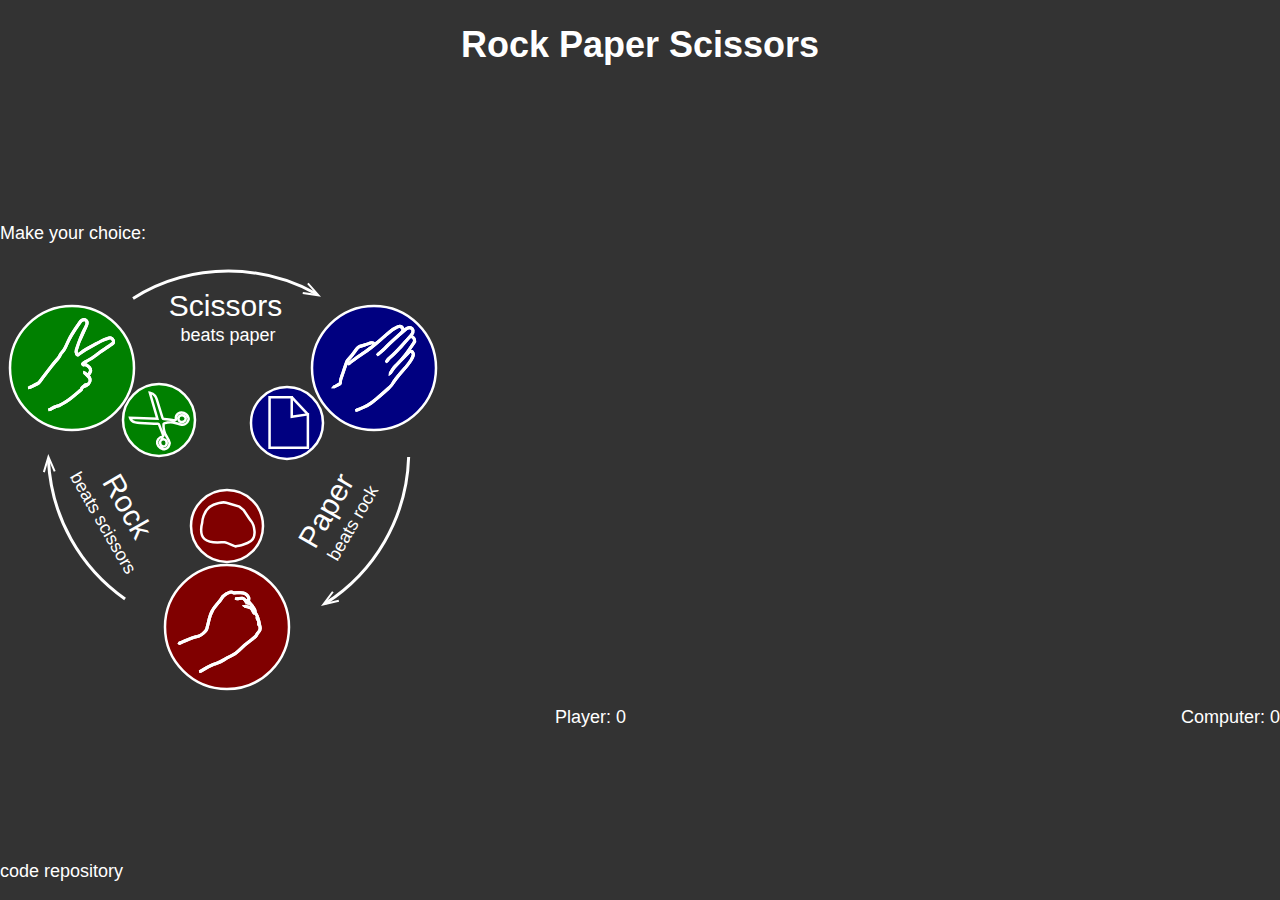
==== commit c7c57d79: "change the svg size" ====
--- a/index.html
+++ b/index.html
@@ -11,132 +11,135 @@
     <body>
         <header>
             <h1>Rock Paper Scissors</h1>
-            <p>Select a shape</p>
         </header>
-        <svg
-            version="1.1"
-            xmlns="http://www.w3.org/2000/svg"
-            xmlns:xlink="http://www.w3.org/1999/xlink"
-            min-width="85ch"
-            width="85ch"
-            height="440px"
-            viewBox="80 30 440 440"
-            xml:space="preserve"
-        >
-            <g style="fill: white; stroke: white; stroke-width: 3">
-                <path
-                    style="fill: none"
-                    d="M 205.041,366.998 c -44.333 -31.121 -74.01 -81.703 -76.621 -139.339"
-                />
-                <polygon
-                    style="stroke: none"
-                    points="135.622,239.081 133.785,239.874 128.592,227.846 124.839,240.397 122.923,239.824 128.251,222.009"
-                />
-                <path
-                    style="fill: none"
-                    d="M 488.646,225 c -1.885,61.366 -34.441,115.01 -82.857,146.119"
-                />
-                <polygon
-                    style="stroke: none"
-                    points="412.052,359.151 413.659,360.344 405.863,370.872 418.603,367.817 419.069,369.762 400.987,374.098"
-                />
-                <path
-                    style="fill: none"
-                    d="M 213.042,66.426 c 27.677 -17.308,60.391 -27.312,95.44 -27.312 c 31.801,0,61.678,8.235,87.617,22.69"
-                />
-                <polygon
-                    style="stroke: none"
-                    points="382.591,61.921 382.884,59.942 395.845,61.852 387.144,52.058 388.638,50.73 400.988,64.631"
-                />
-            </g>
-            <g style="fill: none; stroke: #ffffff; stroke-width: 2.5">
-                <g id="rock" class="button">
-                    <circle fill="#800000" cx="307" cy="395" r="62" />
+        <main>
+            <p>Make your choice: </p>
+            <svg
+                version="1.1"
+                xmlns="http://www.w3.org/2000/svg"
+                xmlns:xlink="http://www.w3.org/1999/xlink"
+                viewBox="80 30 440 440"
+                width="460"
+                height="440"
+                preserveAspectRatio="xMinYMin meet"
+                xml:space="preserve"
+            >
+                <g style="fill: white; stroke: white; stroke-width: 3">
                     <path
-                        d="M 280.285,439.183 c 0.03,0.134,0.06,0.269,0.09,0.403 c 0.339 -0.088,0.728 -0.097,1.009 -0.275 c 4.139 -2.636,8.358 -5.103,12.967 -6.862 c 3.311 -1.265,6.666 -2.418,9.691 -4.369 c 2.101 -1.355,4.33 -2.547,6.599 -3.601 c 3.21 -1.491,6.107 -3.383,8.576 -5.913 c 3.716 -3.808,7.806 -7.168,12.109 -10.287 c 1.609 -1.166,3.107 -2.489,4.617 -3.787 c 0.353 -0.302,0.546 -0.789,0.81 -1.193 c 0.592 -0.909,1.021 -2.001,1.805 -2.692 c 1.81 -1.599,2.23 -3.497,1.759 -5.729 c -0.393 -1.855 -0.835 -3.702 -1.184 -5.565 c -0.505 -2.705 -1.249 -5.311 -2.896 -7.567 c -0.561 -0.769 -0.855 -1.555 -0.85 -2.537 c 0.005 -0.634 -0.273 -1.322 -0.589 -1.897 c -1.51 -2.754 -3.35 -5.279 -5.578 -7.497 c -0.438 -0.437 -0.472 -0.779 -0.372 -1.347 c 0.16 -0.912,0.456 -1.976,0.148 -2.761 c -1.003 -2.561 -2.718 -4.478 -5.606 -5.05 c -2.987 -0.591 -5.975 -0.425 -8.973 -0.149 c -0.368,0.034 -0.838,0.008 -1.116 -0.192 c -1.081 -0.776 -2.255 -0.806 -3.428 -0.449 c -2.746,0.834 -5.104,2.35 -7.167,4.332 c -0.196,0.189 -0.391,0.407 -0.509,0.648 c -1.438,2.941 -3.719,5.24 -5.866,7.627 c -3.646,4.051 -6.103,8.694 -7.333,14.001 c -0.691,2.982 -1.408,5.958 -2.154,8.927 c -0.215,0.854 -0.397,1.795 -0.893,2.483 c -2.141,2.98 -4.857,5.244 -8.476,6.258 c -1.824,0.512 -3.696,0.905 -5.458,1.582 c -4.142,1.591 -8.233,3.313 -12.335,5.007 c -0.217,0.09 -0.342,0.403 -0.51,0.612 c 0.08,0.073,0.159,0.146,0.238,0.218 c 0.279 -0.107,0.562 -0.207,0.837 -0.322 c 2.683 -1.124,5.338 -2.316,8.051 -3.358 c 2.652 -1.018,5.307 -2.12,8.06 -2.756 c 3.875 -0.895,6.882 -2.975,9.384 -5.901 c 0.652 -0.764,1.134 -1.753,1.438 -2.719 c 0.552 -1.747,0.899 -3.559,1.354 -5.338 c 0.697 -2.726,1.267 -5.495,2.156 -8.157 c 1.451 -4.34,4.064 -7.991,7.166 -11.332 c 1.393 -1.499,2.856 -3.03,3.829 -4.8 c 1.907 -3.47,4.975 -5.204,8.482 -6.432 c 0.954 -0.334,1.909 -0.21,2.807,0.396 c 0.365,0.247,0.904,0.345,1.359,0.332 c 2.111 -0.056,4.223 -0.287,6.329 -0.242 c 2.938,0.063,5.502,0.921,7.166,3.679 c 0.902,1.496,0.879,2.852,0.176,4.362 c -1.303 -0.526 -2.649 -0.834 -3.62 -2.029 c -0.421 -0.52 -1.319 -0.879 -2.016 -0.903 c -1.488 -0.052 -2.985,0.154 -4.478,0.27 c -0.58,0.045 -1.156,0.129 -1.734,0.194 c -0.005,0.112 -0.009,0.224 -0.014,0.336 c 0.348,0.047,0.7,0.157,1.041,0.128 c 1.342 -0.119,2.678 -0.301,4.02 -0.424 c 1.575 -0.144,2.81,0.438,3.65,1.809 c 0.337,0.548,0.694,1.083,1.062,1.61 c 0.262,0.376,0.526,0.761,0.853,1.076 c 0.15,0.145,0.453,0.13,0.687,0.188 c -0.082 -0.197 -0.132 -0.416 -0.251 -0.588 c -0.361 -0.522 -0.749 -1.027 -1.127 -1.539 c 0.068 -0.076,0.137 -0.153,0.205 -0.229 c 0.824,0.441,1.804,0.724,2.443,1.353 c 2.285,2.243,4.165,4.82,5.652,7.662 c 0.262,0.5,0.313,1.109,0.462,1.668 c -0.126,0.069 -0.252,0.14 -0.377,0.209 c -0.684 -0.821 -1.517 -1.562 -2.016 -2.481 c -0.755 -1.393 -1.797 -2.171 -3.341 -2.423 c -1.232 -0.202 -2.444 -0.527 -3.668 -0.786 c -0.103 -0.022 -0.222,0.035 -0.623,0.11 c 0.413,0.309,0.617,0.567,0.869,0.629 c 0.949,0.232,1.906,0.479,2.875,0.575 c 1.731,0.171,2.9,0.988,3.542,2.618 c 0.324,0.823,0.741,1.613,1.161,2.395 c 0.152,0.283,0.434,0.497,0.655,0.743 c 0.085 -0.052,0.17 -0.104,0.254 -0.154 c -0.146 -0.375 -0.291 -0.749 -0.46 -1.181 c 1.78,1.413,3.998,5.225,4.074,7.05 c -0.226 -0.365 -0.398 -0.645 -0.572 -0.925 c -0.107,0.033 -0.215,0.066 -0.323,0.099 c 0.092,0.36,0.091,0.786,0.291,1.07 c 1.052,1.488,1.628,3.064,1.229,4.916 c -0.119,0.549,0.019,0.991,0.773,0.6 c 0.173,0.778,0.314,1.468,0.48,2.15 c 0.54,2.224,0.09,4.092 -1.774,5.586 c -0.598,0.479 -1.182,1.177 -1.396,1.888 c -0.373,1.235 -1.149,2.062 -2.081,2.824 c -0.783,0.641 -1.548,1.307 -2.368,1.896 c -4.964,3.565 -9.674,7.424 -13.959,11.797 c -1.877,1.916 -4.098,3.379 -6.521,4.565 c -2.525,1.235 -4.971,2.635 -7.468,3.93 c -2.169,1.124 -4.338,2.251 -6.552,3.28 c -1.44,0.67 -2.958,1.173 -4.444,1.743 C 288.532,434.03,284.461,436.701,280.285,439.183 z"
+                        style="fill: none"
+                        d="M 205.041,366.998 c -44.333 -31.121 -74.01 -81.703 -76.621 -139.339"
+                    />
+                    <polygon
+                        style="stroke: none"
+                        points="135.622,239.081 133.785,239.874 128.592,227.846 124.839,240.397 122.923,239.824 128.251,222.009"
                     />
                     <path
-                        d="M 280.285,439.183 c 4.176 -2.481,8.247 -5.152,12.819 -6.908 c 1.486 -0.57,3.004 -1.073,4.444 -1.743 c 2.214 -1.029,4.383 -2.156,6.552 -3.28 c 2.497 -1.295,4.942 -2.694,7.468 -3.93 c 2.423 -1.187,4.644 -2.649,6.521 -4.565 c 4.285 -4.373,8.995 -8.231,13.959 -11.797 c 0.82 -0.59,1.585 -1.256,2.368 -1.896 c 0.932 -0.762,1.708 -1.589,2.081 -2.824 c 0.215 -0.711,0.799 -1.409,1.396 -1.888 c 1.864 -1.494,2.314 -3.362,1.774 -5.586 c -0.166 -0.683 -0.308 -1.372 -0.48 -2.15 c -0.755,0.392 -0.893 -0.051 -0.773 -0.6 c 0.398 -1.852 -0.178 -3.428 -1.229 -4.916 c -0.2 -0.284 -0.199 -0.71 -0.291 -1.07 c 0.108 -0.032,0.216 -0.065,0.323 -0.099 c 0.174,0.28,0.347,0.56,0.572,0.925 c -0.076 -1.825 -2.294 -5.637 -4.074 -7.05 c 0.169,0.432,0.314,0.806,0.46,1.181 c -0.084,0.051 -0.169,0.103 -0.254,0.154 c -0.222 -0.246 -0.503 -0.46 -0.655 -0.743 c -0.42 -0.781 -0.837 -1.571 -1.161 -2.395 c -0.642 -1.63 -1.811 -2.447 -3.542 -2.618 c -0.969 -0.096 -1.926 -0.343 -2.875 -0.575 c -0.252 -0.062 -0.456 -0.32 -0.869 -0.629 c 0.401 -0.075,0.521 -0.133,0.623 -0.11 c 1.224,0.259,2.436,0.584,3.668,0.786 c 1.544,0.252,2.586,1.03,3.341,2.423 c 0.499,0.92,1.332,1.66,2.016,2.481 c 0.125 -0.069,0.251 -0.14,0.377 -0.209 c -0.148 -0.559 -0.2 -1.168 -0.462 -1.668 c -1.487 -2.842 -3.367 -5.419 -5.652 -7.662 c -0.64 -0.629 -1.619 -0.911 -2.443 -1.353 c -0.068,0.076 -0.137,0.153 -0.205,0.229 c 0.378,0.512,0.766,1.017,1.127,1.539 c 0.119,0.172,0.169,0.391,0.251,0.588 c -0.233 -0.059 -0.536 -0.044 -0.687 -0.188 c -0.326 -0.315 -0.591 -0.7 -0.853 -1.076 c -0.368 -0.527 -0.726 -1.062 -1.062 -1.61 c -0.841 -1.371 -2.075 -1.952 -3.65 -1.809 c -1.342,0.123 -2.678,0.305 -4.02,0.424 c -0.341,0.029 -0.693 -0.081 -1.041 -0.128 c 0.005 -0.112,0.009 -0.224,0.014 -0.336 c 0.578 -0.065,1.154 -0.149,1.734 -0.194 c 1.492 -0.115,2.989 -0.321,4.478 -0.27 c 0.696,0.024,1.595,0.384,2.016,0.903 c 0.971,1.195,2.317,1.503,3.62,2.029 c 0.703 -1.511,0.727 -2.866 -0.176 -4.362 c -1.664 -2.758 -4.228 -3.615 -7.166 -3.679 c -2.106 -0.045 -4.218,0.187 -6.329,0.242 c -0.455,0.013 -0.994 -0.085 -1.359 -0.332 c -0.897 -0.605 -1.853 -0.729 -2.807 -0.396 c -3.508,1.228 -6.575,2.962 -8.482,6.432 c -0.973,1.77 -2.437,3.301 -3.829,4.8 c -3.102,3.341 -5.715,6.992 -7.166,11.332 c -0.89,2.662 -1.459,5.432 -2.156,8.157 c -0.455,1.779 -0.803,3.591 -1.354,5.338 c -0.305,0.966 -0.786,1.955 -1.438,2.719 c -2.502,2.927 -5.509,5.007 -9.384,5.901 c -2.753,0.636 -5.407,1.738 -8.06,2.756 c -2.713,1.042 -5.368,2.234 -8.051,3.358 c -0.275,0.115 -0.558,0.215 -0.837,0.322 c -0.079 -0.072 -0.158 -0.145 -0.238 -0.218 c 0.168 -0.209,0.293 -0.522,0.51 -0.612 c 4.102 -1.693,8.193 -3.416,12.335 -5.007 c 1.762 -0.677,3.634 -1.07,5.458 -1.582 c 3.618 -1.014,6.335 -3.277,8.476 -6.258 c 0.495 -0.688,0.678 -1.63,0.893 -2.483 c 0.746 -2.969,1.463 -5.944,2.154 -8.927 c 1.23 -5.307,3.688 -9.95,7.333 -14.001 c 2.147 -2.387,4.429 -4.686,5.866 -7.627 c 0.118 -0.241,0.312 -0.459,0.509 -0.648 c 2.062 -1.982,4.421 -3.498,7.167 -4.332 c 1.173 -0.356,2.347 -0.327,3.428,0.449 c 0.278,0.2,0.748,0.227,1.116,0.192 c 2.998 -0.275,5.985 -0.441,8.973,0.149 c 2.889,0.572,4.604,2.489,5.606,5.05 c 0.308,0.785,0.012,1.849 -0.148,2.761 c -0.1,0.567 -0.066,0.91,0.372,1.347 c 2.229,2.218,4.068,4.743,5.578,7.497 c 0.315,0.575,0.594,1.264,0.589,1.897 c -0.006,0.982,0.289,1.769,0.85,2.537 c 1.646,2.257,2.391,4.862,2.896,7.567 c 0.349,1.863,0.791,3.71,1.184,5.565 c 0.472,2.232,0.051,4.131 -1.759,5.729 c -0.783,0.691 -1.213,1.783 -1.805,2.692 c -0.264,0.404 -0.457,0.892 -0.81,1.193 c -1.51,1.298 -3.008,2.621 -4.617,3.787 c -4.304,3.119 -8.394,6.479 -12.109,10.287 c -2.469,2.53 -5.366,4.422 -8.576,5.913 c -2.269,1.054 -4.498,2.245 -6.599,3.601 c -3.025,1.951 -6.381,3.104 -9.691,4.369 c -4.608,1.76 -8.828,4.227 -12.967,6.862 c -0.281,0.179 -0.67,0.188 -1.009,0.275 C 280.345,439.451,280.315,439.316,280.285,439.183 z"
+                        style="fill: none"
+                        d="M 488.646,225 c -1.885,61.366 -34.441,115.01 -82.857,146.119"
+                    />
+                    <polygon
+                        style="stroke: none"
+                        points="412.052,359.151 413.659,360.344 405.863,370.872 418.603,367.817 419.069,369.762 400.987,374.098"
+                    />
+                    <path
+                        style="fill: none"
+                        d="M 213.042,66.426 c 27.677 -17.308,60.391 -27.312,95.44 -27.312 c 31.801,0,61.678,8.235,87.617,22.69"
+                    />
+                    <polygon
+                        style="stroke: none"
+                        points="382.591,61.921 382.884,59.942 395.845,61.852 387.144,52.058 388.638,50.73 400.988,64.631"
                     />
                 </g>
-                <g>
-                    <circle fill="#800000" cx="307" cy="294" r="36" />
-                    <path
-                        d="M 327.508,311.029 c -10.746,4.225 -9.625,2.463 -12.179,3.486 c -0.374,0.149 -7.982 -4.01 -10.865 -4.261 c -2.885 -0.251 -13.925,2.117 -19.819 -3.08 c -5.893 -5.2 -2.532 -16.007 -2.532 -16.007 s 0.391 -14.145,11.382 -18.43 c 9.15 -3.568,12.924 -2.002,12.924 -2.002 l 12.961,3.926 l 4.157,3.321 c 0,0,6.667,10.076,7.711,11.343 C 332.291,290.594,340.052,306.098,327.508,311.029 z"
-                    />
+                <g style="fill: none; stroke: #ffffff; stroke-width: 2.5">
+                    <g id="rock" class="button">
+                        <circle fill="#800000" cx="307" cy="395" r="62" />
+                        <path
+                            d="M 280.285,439.183 c 0.03,0.134,0.06,0.269,0.09,0.403 c 0.339 -0.088,0.728 -0.097,1.009 -0.275 c 4.139 -2.636,8.358 -5.103,12.967 -6.862 c 3.311 -1.265,6.666 -2.418,9.691 -4.369 c 2.101 -1.355,4.33 -2.547,6.599 -3.601 c 3.21 -1.491,6.107 -3.383,8.576 -5.913 c 3.716 -3.808,7.806 -7.168,12.109 -10.287 c 1.609 -1.166,3.107 -2.489,4.617 -3.787 c 0.353 -0.302,0.546 -0.789,0.81 -1.193 c 0.592 -0.909,1.021 -2.001,1.805 -2.692 c 1.81 -1.599,2.23 -3.497,1.759 -5.729 c -0.393 -1.855 -0.835 -3.702 -1.184 -5.565 c -0.505 -2.705 -1.249 -5.311 -2.896 -7.567 c -0.561 -0.769 -0.855 -1.555 -0.85 -2.537 c 0.005 -0.634 -0.273 -1.322 -0.589 -1.897 c -1.51 -2.754 -3.35 -5.279 -5.578 -7.497 c -0.438 -0.437 -0.472 -0.779 -0.372 -1.347 c 0.16 -0.912,0.456 -1.976,0.148 -2.761 c -1.003 -2.561 -2.718 -4.478 -5.606 -5.05 c -2.987 -0.591 -5.975 -0.425 -8.973 -0.149 c -0.368,0.034 -0.838,0.008 -1.116 -0.192 c -1.081 -0.776 -2.255 -0.806 -3.428 -0.449 c -2.746,0.834 -5.104,2.35 -7.167,4.332 c -0.196,0.189 -0.391,0.407 -0.509,0.648 c -1.438,2.941 -3.719,5.24 -5.866,7.627 c -3.646,4.051 -6.103,8.694 -7.333,14.001 c -0.691,2.982 -1.408,5.958 -2.154,8.927 c -0.215,0.854 -0.397,1.795 -0.893,2.483 c -2.141,2.98 -4.857,5.244 -8.476,6.258 c -1.824,0.512 -3.696,0.905 -5.458,1.582 c -4.142,1.591 -8.233,3.313 -12.335,5.007 c -0.217,0.09 -0.342,0.403 -0.51,0.612 c 0.08,0.073,0.159,0.146,0.238,0.218 c 0.279 -0.107,0.562 -0.207,0.837 -0.322 c 2.683 -1.124,5.338 -2.316,8.051 -3.358 c 2.652 -1.018,5.307 -2.12,8.06 -2.756 c 3.875 -0.895,6.882 -2.975,9.384 -5.901 c 0.652 -0.764,1.134 -1.753,1.438 -2.719 c 0.552 -1.747,0.899 -3.559,1.354 -5.338 c 0.697 -2.726,1.267 -5.495,2.156 -8.157 c 1.451 -4.34,4.064 -7.991,7.166 -11.332 c 1.393 -1.499,2.856 -3.03,3.829 -4.8 c 1.907 -3.47,4.975 -5.204,8.482 -6.432 c 0.954 -0.334,1.909 -0.21,2.807,0.396 c 0.365,0.247,0.904,0.345,1.359,0.332 c 2.111 -0.056,4.223 -0.287,6.329 -0.242 c 2.938,0.063,5.502,0.921,7.166,3.679 c 0.902,1.496,0.879,2.852,0.176,4.362 c -1.303 -0.526 -2.649 -0.834 -3.62 -2.029 c -0.421 -0.52 -1.319 -0.879 -2.016 -0.903 c -1.488 -0.052 -2.985,0.154 -4.478,0.27 c -0.58,0.045 -1.156,0.129 -1.734,0.194 c -0.005,0.112 -0.009,0.224 -0.014,0.336 c 0.348,0.047,0.7,0.157,1.041,0.128 c 1.342 -0.119,2.678 -0.301,4.02 -0.424 c 1.575 -0.144,2.81,0.438,3.65,1.809 c 0.337,0.548,0.694,1.083,1.062,1.61 c 0.262,0.376,0.526,0.761,0.853,1.076 c 0.15,0.145,0.453,0.13,0.687,0.188 c -0.082 -0.197 -0.132 -0.416 -0.251 -0.588 c -0.361 -0.522 -0.749 -1.027 -1.127 -1.539 c 0.068 -0.076,0.137 -0.153,0.205 -0.229 c 0.824,0.441,1.804,0.724,2.443,1.353 c 2.285,2.243,4.165,4.82,5.652,7.662 c 0.262,0.5,0.313,1.109,0.462,1.668 c -0.126,0.069 -0.252,0.14 -0.377,0.209 c -0.684 -0.821 -1.517 -1.562 -2.016 -2.481 c -0.755 -1.393 -1.797 -2.171 -3.341 -2.423 c -1.232 -0.202 -2.444 -0.527 -3.668 -0.786 c -0.103 -0.022 -0.222,0.035 -0.623,0.11 c 0.413,0.309,0.617,0.567,0.869,0.629 c 0.949,0.232,1.906,0.479,2.875,0.575 c 1.731,0.171,2.9,0.988,3.542,2.618 c 0.324,0.823,0.741,1.613,1.161,2.395 c 0.152,0.283,0.434,0.497,0.655,0.743 c 0.085 -0.052,0.17 -0.104,0.254 -0.154 c -0.146 -0.375 -0.291 -0.749 -0.46 -1.181 c 1.78,1.413,3.998,5.225,4.074,7.05 c -0.226 -0.365 -0.398 -0.645 -0.572 -0.925 c -0.107,0.033 -0.215,0.066 -0.323,0.099 c 0.092,0.36,0.091,0.786,0.291,1.07 c 1.052,1.488,1.628,3.064,1.229,4.916 c -0.119,0.549,0.019,0.991,0.773,0.6 c 0.173,0.778,0.314,1.468,0.48,2.15 c 0.54,2.224,0.09,4.092 -1.774,5.586 c -0.598,0.479 -1.182,1.177 -1.396,1.888 c -0.373,1.235 -1.149,2.062 -2.081,2.824 c -0.783,0.641 -1.548,1.307 -2.368,1.896 c -4.964,3.565 -9.674,7.424 -13.959,11.797 c -1.877,1.916 -4.098,3.379 -6.521,4.565 c -2.525,1.235 -4.971,2.635 -7.468,3.93 c -2.169,1.124 -4.338,2.251 -6.552,3.28 c -1.44,0.67 -2.958,1.173 -4.444,1.743 C 288.532,434.03,284.461,436.701,280.285,439.183 z"
+                        />
+                        <path
+                            d="M 280.285,439.183 c 4.176 -2.481,8.247 -5.152,12.819 -6.908 c 1.486 -0.57,3.004 -1.073,4.444 -1.743 c 2.214 -1.029,4.383 -2.156,6.552 -3.28 c 2.497 -1.295,4.942 -2.694,7.468 -3.93 c 2.423 -1.187,4.644 -2.649,6.521 -4.565 c 4.285 -4.373,8.995 -8.231,13.959 -11.797 c 0.82 -0.59,1.585 -1.256,2.368 -1.896 c 0.932 -0.762,1.708 -1.589,2.081 -2.824 c 0.215 -0.711,0.799 -1.409,1.396 -1.888 c 1.864 -1.494,2.314 -3.362,1.774 -5.586 c -0.166 -0.683 -0.308 -1.372 -0.48 -2.15 c -0.755,0.392 -0.893 -0.051 -0.773 -0.6 c 0.398 -1.852 -0.178 -3.428 -1.229 -4.916 c -0.2 -0.284 -0.199 -0.71 -0.291 -1.07 c 0.108 -0.032,0.216 -0.065,0.323 -0.099 c 0.174,0.28,0.347,0.56,0.572,0.925 c -0.076 -1.825 -2.294 -5.637 -4.074 -7.05 c 0.169,0.432,0.314,0.806,0.46,1.181 c -0.084,0.051 -0.169,0.103 -0.254,0.154 c -0.222 -0.246 -0.503 -0.46 -0.655 -0.743 c -0.42 -0.781 -0.837 -1.571 -1.161 -2.395 c -0.642 -1.63 -1.811 -2.447 -3.542 -2.618 c -0.969 -0.096 -1.926 -0.343 -2.875 -0.575 c -0.252 -0.062 -0.456 -0.32 -0.869 -0.629 c 0.401 -0.075,0.521 -0.133,0.623 -0.11 c 1.224,0.259,2.436,0.584,3.668,0.786 c 1.544,0.252,2.586,1.03,3.341,2.423 c 0.499,0.92,1.332,1.66,2.016,2.481 c 0.125 -0.069,0.251 -0.14,0.377 -0.209 c -0.148 -0.559 -0.2 -1.168 -0.462 -1.668 c -1.487 -2.842 -3.367 -5.419 -5.652 -7.662 c -0.64 -0.629 -1.619 -0.911 -2.443 -1.353 c -0.068,0.076 -0.137,0.153 -0.205,0.229 c 0.378,0.512,0.766,1.017,1.127,1.539 c 0.119,0.172,0.169,0.391,0.251,0.588 c -0.233 -0.059 -0.536 -0.044 -0.687 -0.188 c -0.326 -0.315 -0.591 -0.7 -0.853 -1.076 c -0.368 -0.527 -0.726 -1.062 -1.062 -1.61 c -0.841 -1.371 -2.075 -1.952 -3.65 -1.809 c -1.342,0.123 -2.678,0.305 -4.02,0.424 c -0.341,0.029 -0.693 -0.081 -1.041 -0.128 c 0.005 -0.112,0.009 -0.224,0.014 -0.336 c 0.578 -0.065,1.154 -0.149,1.734 -0.194 c 1.492 -0.115,2.989 -0.321,4.478 -0.27 c 0.696,0.024,1.595,0.384,2.016,0.903 c 0.971,1.195,2.317,1.503,3.62,2.029 c 0.703 -1.511,0.727 -2.866 -0.176 -4.362 c -1.664 -2.758 -4.228 -3.615 -7.166 -3.679 c -2.106 -0.045 -4.218,0.187 -6.329,0.242 c -0.455,0.013 -0.994 -0.085 -1.359 -0.332 c -0.897 -0.605 -1.853 -0.729 -2.807 -0.396 c -3.508,1.228 -6.575,2.962 -8.482,6.432 c -0.973,1.77 -2.437,3.301 -3.829,4.8 c -3.102,3.341 -5.715,6.992 -7.166,11.332 c -0.89,2.662 -1.459,5.432 -2.156,8.157 c -0.455,1.779 -0.803,3.591 -1.354,5.338 c -0.305,0.966 -0.786,1.955 -1.438,2.719 c -2.502,2.927 -5.509,5.007 -9.384,5.901 c -2.753,0.636 -5.407,1.738 -8.06,2.756 c -2.713,1.042 -5.368,2.234 -8.051,3.358 c -0.275,0.115 -0.558,0.215 -0.837,0.322 c -0.079 -0.072 -0.158 -0.145 -0.238 -0.218 c 0.168 -0.209,0.293 -0.522,0.51 -0.612 c 4.102 -1.693,8.193 -3.416,12.335 -5.007 c 1.762 -0.677,3.634 -1.07,5.458 -1.582 c 3.618 -1.014,6.335 -3.277,8.476 -6.258 c 0.495 -0.688,0.678 -1.63,0.893 -2.483 c 0.746 -2.969,1.463 -5.944,2.154 -8.927 c 1.23 -5.307,3.688 -9.95,7.333 -14.001 c 2.147 -2.387,4.429 -4.686,5.866 -7.627 c 0.118 -0.241,0.312 -0.459,0.509 -0.648 c 2.062 -1.982,4.421 -3.498,7.167 -4.332 c 1.173 -0.356,2.347 -0.327,3.428,0.449 c 0.278,0.2,0.748,0.227,1.116,0.192 c 2.998 -0.275,5.985 -0.441,8.973,0.149 c 2.889,0.572,4.604,2.489,5.606,5.05 c 0.308,0.785,0.012,1.849 -0.148,2.761 c -0.1,0.567 -0.066,0.91,0.372,1.347 c 2.229,2.218,4.068,4.743,5.578,7.497 c 0.315,0.575,0.594,1.264,0.589,1.897 c -0.006,0.982,0.289,1.769,0.85,2.537 c 1.646,2.257,2.391,4.862,2.896,7.567 c 0.349,1.863,0.791,3.71,1.184,5.565 c 0.472,2.232,0.051,4.131 -1.759,5.729 c -0.783,0.691 -1.213,1.783 -1.805,2.692 c -0.264,0.404 -0.457,0.892 -0.81,1.193 c -1.51,1.298 -3.008,2.621 -4.617,3.787 c -4.304,3.119 -8.394,6.479 -12.109,10.287 c -2.469,2.53 -5.366,4.422 -8.576,5.913 c -2.269,1.054 -4.498,2.245 -6.599,3.601 c -3.025,1.951 -6.381,3.104 -9.691,4.369 c -4.608,1.76 -8.828,4.227 -12.967,6.862 c -0.281,0.179 -0.67,0.188 -1.009,0.275 C 280.345,439.451,280.315,439.316,280.285,439.183 z"
+                        />
+                    </g>
+                    <g>
+                        <circle fill="#800000" cx="307" cy="294" r="36" />
+                        <path
+                            d="M 327.508,311.029 c -10.746,4.225 -9.625,2.463 -12.179,3.486 c -0.374,0.149 -7.982 -4.01 -10.865 -4.261 c -2.885 -0.251 -13.925,2.117 -19.819 -3.08 c -5.893 -5.2 -2.532 -16.007 -2.532 -16.007 s 0.391 -14.145,11.382 -18.43 c 9.15 -3.568,12.924 -2.002,12.924 -2.002 l 12.961,3.926 l 4.157,3.321 c 0,0,6.667,10.076,7.711,11.343 C 332.291,290.594,340.052,306.098,327.508,311.029 z"
+                        />
+                    </g>
+                    <g id="scissors" class="button">
+                        <circle fill="#008000" cx="152" cy="136" r="62" />
+                        <path
+                            d="M 129.451,177.428 c 0.037,0.125,0.074,0.25,0.111,0.377 c 0.347 -0.069,0.732 -0.062,1.032 -0.219 c 1.572 -0.826,3.115 -1.705,4.685 -2.537 c 0.399 -0.212,0.848 -0.342,1.286 -0.469 c 1.049 -0.306,2.186 -0.426,3.143 -0.908 c 2.211 -1.114,4.389 -2.316,6.486 -3.631 c 5.509 -3.45,10.153 -7.999,15.156 -12.092 c 0.238 -0.195,0.445 -0.55,0.479 -0.852 c 0.107 -0.945,0.704 -1.481,1.458 -1.872 c 1.032 -0.535,2.072 -1.069,3.151 -1.494 c 3.74 -1.473,5.286 -6.582,2.404 -9.396 c -0.46 -0.449 -0.387 -0.88 -0.05 -1.385 c 0.562 -0.839,1.105 -1.695,1.58 -2.585 c 0.6 -1.126,0.753 -2.332,0.309 -3.556 c -0.598 -1.65 -1.888 -2.686 -3.312 -3.569 c -1.104 -0.684 -2.238 -1.291 -3.623 -0.713 c -0.182,0.076 -0.509 -0.197 -0.768 -0.309 c 0.106 -0.23,0.154 -0.537,0.333 -0.675 c 0.554 -0.43,1.131 -0.845,1.746 -1.18 c 4.056 -2.212,8.072 -4.402,11.717 -7.358 c 4.078 -3.309,8.643 -6.019,12.992 -8.995 c 1.087 -0.744,2.197 -1.461,3.221 -2.285 c 0.393 -0.316,0.727 -0.866,0.824 -1.361 c 0.497 -2.521 -1.862 -5.583 -4.9 -4.707 c -3.012,0.869 -5.946,1.886 -8.638,3.542 c -1.354,0.832 -2.793,1.524 -4.195,2.276 c -5.15,2.763 -10.477,5.227 -15.073,8.931 c -0.855,0.689 -1.822,1.239 -2.738,1.853 c -0.639,0.428 -1.072,0.235 -1.374 -0.434 c -0.654 -1.451 -0.594 -2.91 -0.089 -4.385 c 0.923 -2.692,1.679 -5.454,2.786 -8.067 c 1.946 -4.591,4.118 -9.085,6.163 -13.634 c 0.575 -1.28,1.168 -2.576,1.518 -3.926 c 0.387 -1.493 -0.071 -2.892 -1.327 -3.86 c -1.234 -0.953 -2.634 -0.836 -3.887 -0.078 c -0.816,0.495 -1.606,1.173 -2.154,1.949 c -4.492,6.353 -9.061,12.663 -12.23,19.835 c -0.952,2.156 -1.906,4.319 -3.005,6.401 c -0.646,1.227 -1.472,2.402 -2.412,3.421 c -1.118,1.212 -2.007,2.513 -2.736,3.989 c -0.573,1.161 -1.353,2.244 -2.171,3.256 c -1.29,1.596 -2.775,3.038 -4.028,4.661 c -4.702,6.089 -9.329,12.237 -14.028,18.329 c -0.54,0.7 -1.278,1.335 -2.058,1.748 c -2.434,1.289 -4.933,2.456 -7.404,3.673 c -0.211,0.104 -0.408,0.234 -0.611,0.353 c 0.017,0.104,0.033,0.208,0.05,0.312 c 0.266 -0.019,0.569,0.04,0.792 -0.068 c 2.479 -1.203,4.938 -2.45,7.42 -3.646 c 0.997 -0.48,1.766 -1.167,2.406 -2.063 c 1.14 -1.596,2.332 -3.155,3.502 -4.73 c 4.569 -6.154,9.084 -12.352,14.311 -17.979 c 1.038 -1.118,1.841 -2.334,2.499 -3.707 c 0.521 -1.089,1.139 -2.215,1.984 -3.049 c 1.493 -1.474,2.632 -3.13,3.477 -5.025 c 0.474 -1.062,1.021 -2.094,1.461 -3.169 c 3.215 -7.869,8.046 -14.777,12.899 -21.667 c 0.618 -0.878,1.425 -1.742,2.342 -2.271 c 2.154 -1.244,4.212 -0.088,4.383,2.385 c 0.046,0.674 -0.135,1.417 -0.399,2.05 c -0.614,1.466 -1.286,2.914 -2.036,4.315 c -3.499,6.536 -5.88,13.518 -8.225,20.514 c -0.52,1.55 -0.414,3.092,0.341,4.551 c 0.521,1.006,1.032,1.193,2.005,0.613 c 1.182 -0.704,2.315 -1.497,3.428 -2.308 c 2.677 -1.95,5.401 -3.792,8.392 -5.269 c 3.62 -1.788,7.155 -3.756,10.67 -5.748 c 2.61 -1.479,5.393 -2.439,8.245 -3.298 c 2.199 -0.662,4.309,1.6,4.077,3.701 c -0.056,0.512 -0.399,1.132 -0.809,1.439 c -1.419,1.065 -2.934,2.002 -4.396,3.011 c -4.061,2.801 -8.254,5.434 -12.12,8.481 c -2.745,2.163 -5.592,4.057 -8.686,5.63 c -0.955,0.486 -1.909,0.979 -2.827,1.531 c -0.625,0.375 -1.226,0.816 -1.758,1.313 c -0.221,0.206 -0.41,0.725 -0.3,0.942 c 0.186,0.363,0.586,0.67,0.966,0.86 c 0.229,0.115,0.593 -0.072,0.895 -0.062 c 0.593,0.019,1.296 -0.109,1.756,0.161 c 1.148,0.674,2.29,1.427,3.242,2.348 c 1.308,1.265,1.464,2.867,0.619,4.48 c -0.549,1.049 -1.218,2.036 -1.894,3.149 c -1.069 -0.872 -2.052 -1.679 -3.043 -2.475 c -0.121 -0.098 -0.292 -0.135 -0.439 -0.2 c -0.016,0.187 -0.117,0.453 -0.031,0.547 c 0.345,0.38,0.754,0.701,1.128,1.055 c 1.037,0.982,2.182,1.878,3.076,2.976 c 1.688,2.071,1.317,5.173 -0.689,6.936 c -0.156,0.138 -0.362,0.342 -0.527,0.327 c -1.581 -0.151 -2.884,0.441 -3.885,1.586 c -0.852,0.975 -2.252,1.56 -2.329,3.138 c -0.01,0.212 -0.313,0.435 -0.52,0.609 c -2.689,2.279 -5.324,4.63 -8.095,6.808 c -5.12,4.022 -10.171,8.112 -16.773,9.704 C 133.559,174.769,131.561,176.332,129.451,177.428 z"
+                        />
+                        <path
+                            d="M 129.451,177.428 c 2.109 -1.096,4.107 -2.659,6.351 -3.199 c 6.603 -1.592,11.653 -5.682,16.773 -9.704 c 2.771 -2.177,5.405 -4.528,8.095 -6.808 c 0.206 -0.174,0.51 -0.396,0.52 -0.609 c 0.077 -1.578,1.478 -2.163,2.329 -3.138 c 1.001 -1.145,2.304 -1.737,3.885 -1.586 c 0.165,0.016,0.371 -0.189,0.527 -0.327 c 2.007 -1.763,2.378 -4.865,0.689 -6.936 c -0.895 -1.098 -2.039 -1.994 -3.076 -2.976 c -0.374 -0.354 -0.783 -0.675 -1.128 -1.055 c -0.086 -0.095,0.016 -0.36,0.031 -0.547 c 0.147,0.065,0.318,0.102,0.439,0.2 c 0.991,0.795,1.974,1.603,3.043,2.475 c 0.676 -1.114,1.345 -2.1,1.894 -3.149 c 0.845 -1.613,0.688 -3.215 -0.619 -4.48 c -0.952 -0.921 -2.094 -1.674 -3.242 -2.348 c -0.46 -0.27 -1.163 -0.142 -1.756 -0.161 c -0.302 -0.01 -0.665,0.177 -0.895,0.062 c -0.38 -0.189 -0.78 -0.497 -0.966 -0.86 c -0.11 -0.217,0.079 -0.736,0.3 -0.942 c 0.532 -0.497,1.133 -0.938,1.758 -1.313 c 0.918 -0.552,1.872 -1.045,2.827 -1.531 c 3.094 -1.573,5.94 -3.467,8.686 -5.63 c 3.866 -3.047,8.06 -5.68,12.12 -8.481 c 1.463 -1.009,2.978 -1.945,4.396 -3.011 c 0.409 -0.307,0.753 -0.928,0.809 -1.439 c 0.231 -2.102 -1.878 -4.363 -4.077 -3.701 c -2.853,0.858 -5.635,1.819 -8.245,3.298 c -3.515,1.992 -7.05,3.96 -10.67,5.748 c -2.99,1.477 -5.715,3.319 -8.392,5.269 c -1.112,0.811 -2.246,1.604 -3.428,2.308 c -0.973,0.58 -1.484,0.393 -2.005 -0.613 c -0.755 -1.459 -0.86 -3.001 -0.341 -4.551 c 2.345 -6.996,4.726 -13.978,8.225 -20.514 c 0.75 -1.401,1.422 -2.849,2.036 -4.315 c 0.265 -0.632,0.445 -1.375,0.399 -2.05 c -0.171 -2.473 -2.229 -3.629 -4.383 -2.385 c -0.917,0.529 -1.724,1.392 -2.342,2.271 c -4.854,6.891 -9.685,13.799 -12.899,21.667 c -0.439,1.076 -0.987,2.107 -1.461,3.169 c -0.845,1.895 -1.983,3.551 -3.477,5.025 c -0.846,0.834 -1.463,1.96 -1.984,3.049 c -0.658,1.372 -1.461,2.588 -2.499,3.707 c -5.227,5.627 -9.742,11.826 -14.311,17.979 c -1.17,1.575 -2.362,3.134 -3.502,4.73 c -0.64,0.896 -1.409,1.583 -2.406,2.063 c -2.482,1.196 -4.941,2.442 -7.42,3.646 c -0.223,0.108 -0.526,0.049 -0.792,0.068 c -0.017 -0.104 -0.033 -0.208 -0.05 -0.312 c 0.203 -0.119,0.4 -0.25,0.611 -0.353 c 2.472 -1.218,4.97 -2.384,7.404 -3.673 c 0.78 -0.413,1.518 -1.048,2.058 -1.748 c 4.699 -6.092,9.326 -12.239,14.028 -18.329 c 1.253 -1.623,2.738 -3.064,4.028 -4.661 c 0.818 -1.012,1.598 -2.095,2.171 -3.256 c 0.729 -1.476,1.618 -2.777,2.736 -3.989 c 0.94 -1.019,1.766 -2.194,2.412 -3.421 c 1.099 -2.083,2.053 -4.245,3.005 -6.401 c 3.17 -7.172,7.738 -13.482,12.23 -19.835 c 0.548 -0.776,1.338 -1.454,2.154 -1.949 c 1.253 -0.758,2.652 -0.875,3.887,0.078 c 1.256,0.968,1.714,2.367,1.327,3.86 c -0.35,1.35 -0.942,2.646 -1.518,3.926 c -2.045,4.549 -4.217,9.043 -6.163,13.634 c -1.107,2.613 -1.863,5.375 -2.786,8.067 c -0.505,1.475 -0.565,2.934,0.089,4.385 c 0.302,0.669,0.735,0.862,1.374,0.434 c 0.916 -0.613,1.883 -1.163,2.738 -1.853 c 4.597 -3.705,9.923 -6.168,15.073 -8.931 c 1.402 -0.752,2.842 -1.444,4.195 -2.276 c 2.691 -1.655,5.626 -2.673,8.638 -3.542 c 3.038 -0.876,5.397,2.186,4.9,4.707 c -0.098,0.495 -0.432,1.045 -0.824,1.361 c -1.023,0.824 -2.134,1.541 -3.221,2.285 c -4.35,2.976 -8.914,5.686 -12.992,8.995 c -3.645,2.957 -7.661,5.146 -11.717,7.358 c -0.615,0.335 -1.192,0.75 -1.746,1.18 c -0.179,0.139 -0.227,0.445 -0.333,0.675 c 0.259,0.111,0.586,0.384,0.768,0.309 c 1.385 -0.577,2.519,0.029,3.623,0.713 c 1.425,0.883,2.715,1.918,3.312,3.569 c 0.444,1.224,0.291,2.43 -0.309,3.556 c -0.475,0.89 -1.019,1.746 -1.58,2.585 c -0.337,0.505 -0.41,0.936,0.05,1.385 c 2.882,2.814,1.336,7.923 -2.404,9.396 c -1.079,0.425 -2.119,0.959 -3.151,1.494 c -0.754,0.39 -1.351,0.926 -1.458,1.872 c -0.034,0.302 -0.241,0.656 -0.479,0.852 c -5.003,4.093 -9.647,8.643 -15.156,12.092 c -2.098,1.314 -4.275,2.517 -6.486,3.631 c -0.957,0.482 -2.094,0.603 -3.143,0.908 c -0.438,0.127 -0.887,0.257 -1.286,0.469 c -1.569,0.832 -3.112,1.711 -4.685,2.537 c -0.3,0.156 -0.686,0.149 -1.032,0.219 C 129.525,177.678,129.488,177.553,129.451,177.428 z"
+                        />
+                    </g>
+                    <g>
+                        <circle fill="#008000" cx="239" cy="188" r="36" />
+                        <path
+                            d="M 268.58,187.535 c -0.11,0.271 -0.235,0.535 -0.325,0.81 c -1.079,3.277 -4.289,5.031 -7.646,4.16 c -2.506 -0.651 -4.987 -1.401 -7.514 -1.953 c -3.066 -0.672 -6.068 -0.045 -9.019,0.806 c -0.238,0.07 -0.514,0.498 -0.529,0.772 c -0.247,4.23,0.567,8.22,2.803,11.874 c 0.771,1.259,1.484,2.552,2.262,3.808 c 2.151,3.471,0.456,8.387 -3.731,9.317 c -0.124,0.027 -0.233,0.114 -0.35,0.173 c -0.46,0 -0.92,0 -1.38,0 c -1.921 -0.577 -3.631 -1.438 -4.82 -3.168 c -2.111 -3.078 -1.38 -6.899,1.761 -8.664 c 0.552 -0.309,1.221 -0.45,1.854 -0.572 c 1.166 -0.221,1.55 -0.727,1.192 -1.862 c -0.265 -0.841 -0.652 -1.645 -0.974 -2.47 c -1.004 -2.564 -2.038 -5.117 -2.983 -7.704 c -0.257 -0.706 -0.597 -0.966 -1.327 -1 c -5.87 -0.264 -11.74 -0.537 -17.606 -0.862 c -1.664 -0.095 -3.351 -0.224 -4.967 -0.601 c -2.578 -0.6 -4.513 -2.386 -5.199 -4.582 c 9.071,0.3,18.084,0.601,27.276,0.903 c -2.534 -8.776 -5.011 -17.359 -7.522 -26.057 c 2.312,0.278,3.988,1.369,5.163,3.113 c 0.741,1.098,1.357,2.337,1.76,3.598 c 1.961,6.158,3.843,12.343,5.719,18.528 c 0.222,0.733,0.538,1.013,1.337,1.101 c 3.194,0.349,6.375,0.811,9.561,1.227 c 0.39,0.051,0.784,0.11,1.175,0.104 c 1.019 -0.012,1.449 -0.483,1.335 -1.489 c -0.539 -4.792,3.986 -7.412,8.049 -5.9 c 2.266,0.843,3.804,2.396,4.431,4.78 c 0.04,0.152,0.141,0.287,0.214,0.431 C 268.58,186.616,268.58,187.074,268.58,187.535 z M 261.967,190.012 c 2.143,0,3.753 -1.471,3.752 -3.425 c -0.001 -1.762 -1.833 -3.423 -3.772 -3.419 c -1.942,0.003 -3.56,1.619 -3.572,3.563 C 258.365,188.586,259.927,190.012,261.967,190.012 z M 240.052,210.795 c -0.007,1.901,1.663,3.654,3.495,3.667 c 1.804,0.015,3.189 -1.471,3.183 -3.413 c -0.008 -2.019 -1.519 -3.721 -3.312 -3.727 C 241.604,207.316,240.059,208.91,240.052,210.795 z"
+                        />
+                    </g>
+                    <g id="paper" class="button">
+                        <circle fill="#000080" cx="454" cy="136" r="62" />
+                        <path
+                            d="M 483.381,98.885 c -0.098 -0.8 -0.015 -1.64 -0.313 -2.309 c -1.026 -2.297 -3.074 -2.985 -5.628 -1.951 c -2.954,1.197 -5.585,2.973 -8.008,4.991 c -3.717,3.094 -7.279,6.374 -10.934,9.544 c -1.392,1.208 -2.856,2.33 -4.344,3.536 c -0.242 -1.865 -1.093 -2.573 -2.838 -2.229 c -1.187,0.234 -2.321,0.737 -3.478,1.125 c -2.024,0.679 -4.004,1.616 -6.083,1.979 c -2.527,0.442 -4.319,1.608 -5.696,3.72 c -2.551,3.913 -5.557,7.474 -8.704,10.919 c -0.398,0.436 -0.713,1 -0.908,1.561 c -1.307,3.758 -2.609,7.519 -3.838,11.303 c -1.053,3.242 -2.71,6.328 -2.619,9.885 c 0.008,0.283 -0.38,0.686 -0.684,0.848 c -1.617,0.87 -3.271,1.67 -4.898,2.523 c -0.216,0.113 -0.35,0.384 -0.521,0.581 c 0.258,0.001,0.561,0.092,0.768 -0.011 c 1.566 -0.77,3.094 -1.621,4.675 -2.356 c 0.882 -0.41,1.303 -0.973,1.354 -1.957 c 0.061 -1.155,0.091 -2.364,0.449 -3.444 c 1.911 -5.75,3.917 -11.47,5.904 -17.195 c 0.137 -0.395,0.319 -0.814,0.598 -1.114 c 3.486 -3.763,6.669 -7.768,9.558 -12.004 c 0.937 -1.373,2.16 -2.18,3.818 -2.427 c 2.622 -0.392,5.099 -1.247,7.49 -2.407 c 0.946 -0.459,2.015 -0.711,3.054 -0.925 c 0.642 -0.131,1.402 -0.126,1.776,0.614 c 0.399,0.792,0.156,1.602 -0.593,2.238 c -0.374,0.318 -0.729,0.663 -1.13,0.942 c -4.372,3.047 -8.787,6.035 -13.118,9.14 c -3.135,2.247 -6.164,4.641 -9.229,6.985 c -0.249,0.19 -0.409,0.495 -0.61,0.746 c 0.073,0.076,0.147,0.152,0.222,0.228 c 0.229 -0.145,0.476 -0.268,0.682 -0.44 c 0.612 -0.511,1.168 -1.097,1.815 -1.555 c 4.253 -3.004,8.464 -6.072,12.803 -8.946 c 5.666 -3.751,10.847 -8.097,15.963 -12.536 c 1.733 -1.504,3.477 -2.998,5.217 -4.495 c 1.068 -0.918,2.177 -1.793,3.201 -2.758 c 2.409 -2.269,5.151 -4.047,8.069 -5.564 c 0.722 -0.375,1.536 -0.6,2.332 -0.802 c 1.178 -0.299,2.164,0.093,2.962,1.001 c 0.823,0.938,1.137,1.973,0.492,3.115 c -0.309,0.546 -0.682,1.091 -1.138,1.515 c -5.642,5.231 -11.548,10.171 -16.847,15.777 c -1.946,2.058 -4.247,3.781 -6.378,5.665 c -0.145,0.128 -0.229,0.324 -0.343,0.489 c 0.066,0.071,0.133,0.142,0.199,0.212 c 0.352 -0.191,0.754 -0.325,1.046 -0.583 c 2.041 -1.805,4.178 -3.521,6.062 -5.48 c 6.729 -6.995,14.056 -13.323,21.471 -19.558 c 0.912 -0.767,1.991 -1.097,3.142 -1.126 c 2.28 -0.058,3.843,2.66,2.783,4.919 c -0.409,0.872 -1.025,1.67 -1.657,2.409 c -1.77,2.07 -3.584,4.101 -5.401,6.128 c -5.176,5.772 -10.222,11.669 -16.255,16.608 c -0.864,0.707 -1.536,1.656 -2.261,2.524 c -0.21,0.252 -0.292,0.611 -0.433,0.921 c 0.078,0.06,0.157,0.121,0.235,0.181 c 0.17 -0.146,0.359 -0.275,0.506 -0.441 c 0.909 -1.028,1.677 -2.231,2.734 -3.071 c 4.301 -3.412,7.909 -7.511,11.624 -11.5 c 2.674 -2.871,5.207 -5.873,7.813 -8.807 c 0.84 -0.945,1.858 -1.166,2.887 -0.676 c 1.87,0.891,2.676,3.707,1.536,5.426 c -2.826,4.263 -5.646,8.52 -8.783,12.577 c -2.562,3.313 -5.225,6.479 -8.364,9.254 c -1.005,0.889 -1.961,1.874 -2.758,2.95 c -1.292,1.744 -2.442,3.594 -3.627,5.416 c -0.115,0.178 -0.053,0.471 -0.073,0.71 c 0.199 -0.141,0.443 -0.247,0.588 -0.431 c 0.225 -0.287,0.38 -0.628,0.566 -0.944 c 1.584 -2.678,3.474 -5.1,5.699 -7.294 c 3.62 -3.567,7.14 -7.236,10.698 -10.866 c 0.579 -0.59,1.092 -1.254,1.717 -1.79 c 0.941 -0.808,2.282 -0.737,2.847,0.143 c 0.587,0.915,1.078,1.958,0.69,3.037 c -0.522,1.458 -1.122,2.914 -1.898,4.249 c -2.387,4.106 -5.609,7.585 -8.687,11.159 c -3.659,4.25 -7.479,8.361 -10.247,13.303 c -0.515,0.92 -1.236,1.777 -2.025,2.482 c -4.709,4.206 -9.402,8.435 -14.226,12.51 c -4.675,3.949 -9.674,7.417 -15.576,9.376 c -1.321,0.439 -2.558,1.132 -3.833,1.707 c 0.027,0.114,0.056,0.228,0.084,0.341 c 0.386 -0.063,0.803 -0.054,1.153 -0.203 c 1.55 -0.657,3.041 -1.467,4.624 -2.023 c 3.485 -1.226,6.566 -3.139,9.52 -5.297 c 5.877 -4.295,11.271 -9.162,16.675 -14.022 c 2.333 -2.099,4.209 -4.497,5.851 -7.151 c 1.155 -1.868,2.499 -3.635,3.9 -5.33 c 2.441 -2.954,5 -5.809,7.492 -8.72 c 2.574 -3.007,5.077 -6.073,6.854 -9.642 c 0.433 -0.869,0.773 -1.807,0.995 -2.751 c 0.347 -1.481 -0.562 -3.576 -1.66 -4.106 c -1.175 -0.567 -2.51 -0.113 -3.796,1.292 c -0.442,0.484 -0.881,0.972 -1.321,1.458 c -0.067 -0.184 -0.021 -0.281,0.039 -0.369 c 2.459 -3.547,4.911 -7.099,7.382 -10.638 c 0.718 -1.028,0.935 -2.108,0.537 -3.306 c -0.628 -1.895 -1.667 -3.323 -3.989 -3.402 c 0.262 -0.313,0.482 -0.522,0.638 -0.771 c 0.595 -0.955,1.361 -1.857,1.712 -2.897 c 1.04 -3.085 -1.433 -5.82 -4.583 -5.072 c -0.997,0.236 -1.941,0.844 -2.81,1.43 C 484.863,97.477,484.111,98.254,483.381,98.885 z"
+                        />
+                        <path
+                            d="M 483.381,98.885 c 0.73 -0.631,1.482 -1.408,2.358 -2 c 0.868 -0.586,1.812 -1.194,2.81 -1.43 c 3.15 -0.748,5.623,1.987,4.583,5.072 c -0.351,1.041 -1.117,1.943 -1.712,2.897 c -0.155,0.25 -0.376,0.458 -0.638,0.771 c 2.322,0.079,3.361,1.507,3.989,3.402 c 0.397,1.198,0.181,2.278 -0.537,3.306 c -2.471,3.539 -4.923,7.09 -7.382,10.638 c -0.061,0.087 -0.106,0.185 -0.039,0.369 c 0.44 -0.486,0.879 -0.973,1.321 -1.458 c 1.286 -1.405,2.621 -1.858,3.796 -1.292 c 1.098,0.53,2.007,2.625,1.66,4.106 c -0.222,0.944 -0.562,1.883 -0.995,2.751 c -1.776,3.569 -4.279,6.635 -6.854,9.642 c -2.492,2.912 -5.051,5.767 -7.492,8.72 c -1.401,1.695 -2.745,3.462 -3.9,5.33 c -1.642,2.654 -3.518,5.052 -5.851,7.151 c -5.404,4.86 -10.798,9.728 -16.675,14.022 c -2.953,2.158 -6.034,4.071 -9.52,5.297 c -1.583,0.557 -3.074,1.366 -4.624,2.023 c -0.351,0.149 -0.768,0.14 -1.153,0.203 c -0.028 -0.113 -0.057 -0.227 -0.084 -0.341 c 1.275 -0.575,2.512 -1.268,3.833 -1.707 c 5.902 -1.959,10.901 -5.427,15.576 -9.376 c 4.823 -4.075,9.517 -8.304,14.226 -12.51 c 0.789 -0.705,1.511 -1.562,2.025 -2.482 c 2.768 -4.941,6.588 -9.053,10.247 -13.303 c 3.077 -3.574,6.3 -7.053,8.687 -11.159 c 0.776 -1.335,1.376 -2.791,1.898 -4.249 c 0.388 -1.079 -0.104 -2.123 -0.69 -3.037 c -0.564 -0.879 -1.905 -0.951 -2.847 -0.143 c -0.625,0.536 -1.138,1.199 -1.717,1.79 c -3.559,3.63 -7.078,7.298 -10.698,10.866 c -2.226,2.194 -4.115,4.616 -5.699,7.294 c -0.187,0.316 -0.342,0.657 -0.566,0.944 c -0.145,0.184 -0.389,0.29 -0.588,0.431 c 0.021 -0.239 -0.042 -0.532,0.073 -0.71 c 1.185 -1.822,2.335 -3.672,3.627 -5.416 c 0.797 -1.076,1.753 -2.061,2.758 -2.95 c 3.14 -2.775,5.803 -5.941,8.364 -9.254 c 3.137 -4.058,5.957 -8.314,8.783 -12.577 c 1.14 -1.719,0.334 -4.535 -1.536 -5.426 c -1.028 -0.49 -2.047 -0.27 -2.887,0.676 c -2.606,2.934 -5.14,5.936 -7.813,8.807 c -3.715,3.989 -7.323,8.087 -11.624,11.5 c -1.058,0.839 -1.825,2.042 -2.734,3.071 c -0.146,0.166 -0.336,0.295 -0.506,0.441 c -0.078 -0.061 -0.157 -0.121 -0.235 -0.181 c 0.141 -0.31,0.223 -0.669,0.433 -0.921 c 0.725 -0.868,1.396 -1.817,2.261 -2.524 c 6.033 -4.939,11.079 -10.836,16.255 -16.608 c 1.817 -2.027,3.632 -4.059,5.401 -6.128 c 0.632 -0.738,1.248 -1.537,1.657 -2.409 c 1.06 -2.259 -0.503 -4.977 -2.783 -4.919 c -1.15,0.029 -2.229,0.36 -3.142,1.126 c -7.415,6.235 -14.741,12.563 -21.471,19.558 c -1.884,1.959 -4.021,3.675 -6.062,5.48 c -0.292,0.258 -0.694,0.392 -1.046,0.583 c -0.066 -0.071 -0.133 -0.142 -0.199 -0.212 c 0.113 -0.165,0.198 -0.36,0.343 -0.489 c 2.131 -1.884,4.432 -3.607,6.378 -5.665 c 5.299 -5.606,11.205 -10.546,16.847 -15.777 c 0.456 -0.423,0.829 -0.968,1.138 -1.515 c 0.645 -1.143,0.331 -2.177 -0.492 -3.115 c -0.798 -0.909 -1.784 -1.3 -2.962 -1.001 c -0.796,0.202 -1.61,0.426 -2.332,0.802 c -2.918,1.517 -5.66,3.295 -8.069,5.564 c -1.024,0.965 -2.133,1.84 -3.201,2.758 c -1.74,1.497 -3.483,2.991 -5.217,4.495 c -5.116,4.439 -10.297,8.785 -15.963,12.536 c -4.339,2.874 -8.55,5.942 -12.803,8.946 c -0.647,0.458 -1.203,1.044 -1.815,1.555 c -0.206,0.172 -0.453,0.295 -0.682,0.44 c -0.074 -0.076 -0.148 -0.151 -0.222 -0.228 c 0.201 -0.251,0.361 -0.556,0.61 -0.746 c 3.064 -2.344,6.094 -4.738,9.229 -6.985 c 4.331 -3.105,8.746 -6.093,13.118 -9.14 c 0.401 -0.279,0.756 -0.625,1.13 -0.942 c 0.749 -0.637,0.992 -1.447,0.593 -2.238 c -0.374 -0.74 -1.135 -0.746 -1.776 -0.614 c -1.039,0.213 -2.107,0.465 -3.054,0.925 c -2.392,1.16 -4.868,2.015 -7.49,2.407 c -1.658,0.248 -2.882,1.054 -3.818,2.427 c -2.889,4.236 -6.071,8.241 -9.558,12.004 c -0.278,0.3 -0.461,0.719 -0.598,1.114 c -1.987,5.725 -3.993,11.445 -5.904,17.195 c -0.358,1.08 -0.389,2.289 -0.449,3.444 c -0.051,0.984 -0.472,1.547 -1.354,1.957 c -1.581,0.735 -3.108,1.587 -4.675,2.356 c -0.207,0.103 -0.51,0.012 -0.768,0.011 c 0.171 -0.197,0.305 -0.468,0.521 -0.581 c 1.627 -0.853,3.281 -1.653,4.898 -2.523 c 0.304 -0.163,0.691 -0.565,0.684 -0.848 c -0.091 -3.557,1.566 -6.643,2.619 -9.885 c 1.229 -3.784,2.531 -7.545,3.838 -11.303 c 0.195 -0.561,0.51 -1.125,0.908 -1.561 c 3.147 -3.446,6.153 -7.007,8.704 -10.919 c 1.377 -2.111,3.169 -3.278,5.696 -3.72 c 2.079 -0.363,4.059 -1.3,6.083 -1.979 c 1.156 -0.388,2.291 -0.891,3.478 -1.125 c 1.745 -0.344,2.596,0.364,2.838,2.229 c 1.487 -1.206,2.952 -2.329,4.344 -3.536 c 3.654 -3.17,7.217 -6.45,10.934 -9.544 c 2.423 -2.018,5.054 -3.794,8.008 -4.991 c 2.554 -1.034,4.602 -0.346,5.628,1.951 C 483.366,97.245,483.283,98.084,483.381,98.885 z"
+                        />
+                    </g>
+                    <g>
+                        <circle fill="#000080" cx="367" cy="191" r="36" />
+                        <path
+                            d="M 371.735,165.134 c 0,6.523,0,13.003,0,19.58 c 5.366 -0.793,10.732 -1.586,16.152 -2.388 c 0,11.142,0,22.207,0,33.318 c -12.781,0 -25.518,0 -38.321,0 c 0 -16.814,0 -33.626,0 -50.511 C 356.942,165.134,364.333,165.134,371.735,165.134 z"
+                        />
+                        <line x1="387.888" y1="182.326" x2="371.735" y2="165.134" />
+                        ^
+                    </g>
                 </g>
-                <g id="scissors" class="button">
-                    <circle fill="#008000" cx="152" cy="136" r="62" />
-                    <path
-                        d="M 129.451,177.428 c 0.037,0.125,0.074,0.25,0.111,0.377 c 0.347 -0.069,0.732 -0.062,1.032 -0.219 c 1.572 -0.826,3.115 -1.705,4.685 -2.537 c 0.399 -0.212,0.848 -0.342,1.286 -0.469 c 1.049 -0.306,2.186 -0.426,3.143 -0.908 c 2.211 -1.114,4.389 -2.316,6.486 -3.631 c 5.509 -3.45,10.153 -7.999,15.156 -12.092 c 0.238 -0.195,0.445 -0.55,0.479 -0.852 c 0.107 -0.945,0.704 -1.481,1.458 -1.872 c 1.032 -0.535,2.072 -1.069,3.151 -1.494 c 3.74 -1.473,5.286 -6.582,2.404 -9.396 c -0.46 -0.449 -0.387 -0.88 -0.05 -1.385 c 0.562 -0.839,1.105 -1.695,1.58 -2.585 c 0.6 -1.126,0.753 -2.332,0.309 -3.556 c -0.598 -1.65 -1.888 -2.686 -3.312 -3.569 c -1.104 -0.684 -2.238 -1.291 -3.623 -0.713 c -0.182,0.076 -0.509 -0.197 -0.768 -0.309 c 0.106 -0.23,0.154 -0.537,0.333 -0.675 c 0.554 -0.43,1.131 -0.845,1.746 -1.18 c 4.056 -2.212,8.072 -4.402,11.717 -7.358 c 4.078 -3.309,8.643 -6.019,12.992 -8.995 c 1.087 -0.744,2.197 -1.461,3.221 -2.285 c 0.393 -0.316,0.727 -0.866,0.824 -1.361 c 0.497 -2.521 -1.862 -5.583 -4.9 -4.707 c -3.012,0.869 -5.946,1.886 -8.638,3.542 c -1.354,0.832 -2.793,1.524 -4.195,2.276 c -5.15,2.763 -10.477,5.227 -15.073,8.931 c -0.855,0.689 -1.822,1.239 -2.738,1.853 c -0.639,0.428 -1.072,0.235 -1.374 -0.434 c -0.654 -1.451 -0.594 -2.91 -0.089 -4.385 c 0.923 -2.692,1.679 -5.454,2.786 -8.067 c 1.946 -4.591,4.118 -9.085,6.163 -13.634 c 0.575 -1.28,1.168 -2.576,1.518 -3.926 c 0.387 -1.493 -0.071 -2.892 -1.327 -3.86 c -1.234 -0.953 -2.634 -0.836 -3.887 -0.078 c -0.816,0.495 -1.606,1.173 -2.154,1.949 c -4.492,6.353 -9.061,12.663 -12.23,19.835 c -0.952,2.156 -1.906,4.319 -3.005,6.401 c -0.646,1.227 -1.472,2.402 -2.412,3.421 c -1.118,1.212 -2.007,2.513 -2.736,3.989 c -0.573,1.161 -1.353,2.244 -2.171,3.256 c -1.29,1.596 -2.775,3.038 -4.028,4.661 c -4.702,6.089 -9.329,12.237 -14.028,18.329 c -0.54,0.7 -1.278,1.335 -2.058,1.748 c -2.434,1.289 -4.933,2.456 -7.404,3.673 c -0.211,0.104 -0.408,0.234 -0.611,0.353 c 0.017,0.104,0.033,0.208,0.05,0.312 c 0.266 -0.019,0.569,0.04,0.792 -0.068 c 2.479 -1.203,4.938 -2.45,7.42 -3.646 c 0.997 -0.48,1.766 -1.167,2.406 -2.063 c 1.14 -1.596,2.332 -3.155,3.502 -4.73 c 4.569 -6.154,9.084 -12.352,14.311 -17.979 c 1.038 -1.118,1.841 -2.334,2.499 -3.707 c 0.521 -1.089,1.139 -2.215,1.984 -3.049 c 1.493 -1.474,2.632 -3.13,3.477 -5.025 c 0.474 -1.062,1.021 -2.094,1.461 -3.169 c 3.215 -7.869,8.046 -14.777,12.899 -21.667 c 0.618 -0.878,1.425 -1.742,2.342 -2.271 c 2.154 -1.244,4.212 -0.088,4.383,2.385 c 0.046,0.674 -0.135,1.417 -0.399,2.05 c -0.614,1.466 -1.286,2.914 -2.036,4.315 c -3.499,6.536 -5.88,13.518 -8.225,20.514 c -0.52,1.55 -0.414,3.092,0.341,4.551 c 0.521,1.006,1.032,1.193,2.005,0.613 c 1.182 -0.704,2.315 -1.497,3.428 -2.308 c 2.677 -1.95,5.401 -3.792,8.392 -5.269 c 3.62 -1.788,7.155 -3.756,10.67 -5.748 c 2.61 -1.479,5.393 -2.439,8.245 -3.298 c 2.199 -0.662,4.309,1.6,4.077,3.701 c -0.056,0.512 -0.399,1.132 -0.809,1.439 c -1.419,1.065 -2.934,2.002 -4.396,3.011 c -4.061,2.801 -8.254,5.434 -12.12,8.481 c -2.745,2.163 -5.592,4.057 -8.686,5.63 c -0.955,0.486 -1.909,0.979 -2.827,1.531 c -0.625,0.375 -1.226,0.816 -1.758,1.313 c -0.221,0.206 -0.41,0.725 -0.3,0.942 c 0.186,0.363,0.586,0.67,0.966,0.86 c 0.229,0.115,0.593 -0.072,0.895 -0.062 c 0.593,0.019,1.296 -0.109,1.756,0.161 c 1.148,0.674,2.29,1.427,3.242,2.348 c 1.308,1.265,1.464,2.867,0.619,4.48 c -0.549,1.049 -1.218,2.036 -1.894,3.149 c -1.069 -0.872 -2.052 -1.679 -3.043 -2.475 c -0.121 -0.098 -0.292 -0.135 -0.439 -0.2 c -0.016,0.187 -0.117,0.453 -0.031,0.547 c 0.345,0.38,0.754,0.701,1.128,1.055 c 1.037,0.982,2.182,1.878,3.076,2.976 c 1.688,2.071,1.317,5.173 -0.689,6.936 c -0.156,0.138 -0.362,0.342 -0.527,0.327 c -1.581 -0.151 -2.884,0.441 -3.885,1.586 c -0.852,0.975 -2.252,1.56 -2.329,3.138 c -0.01,0.212 -0.313,0.435 -0.52,0.609 c -2.689,2.279 -5.324,4.63 -8.095,6.808 c -5.12,4.022 -10.171,8.112 -16.773,9.704 C 133.559,174.769,131.561,176.332,129.451,177.428 z"
-                    />
-                    <path
-                        d="M 129.451,177.428 c 2.109 -1.096,4.107 -2.659,6.351 -3.199 c 6.603 -1.592,11.653 -5.682,16.773 -9.704 c 2.771 -2.177,5.405 -4.528,8.095 -6.808 c 0.206 -0.174,0.51 -0.396,0.52 -0.609 c 0.077 -1.578,1.478 -2.163,2.329 -3.138 c 1.001 -1.145,2.304 -1.737,3.885 -1.586 c 0.165,0.016,0.371 -0.189,0.527 -0.327 c 2.007 -1.763,2.378 -4.865,0.689 -6.936 c -0.895 -1.098 -2.039 -1.994 -3.076 -2.976 c -0.374 -0.354 -0.783 -0.675 -1.128 -1.055 c -0.086 -0.095,0.016 -0.36,0.031 -0.547 c 0.147,0.065,0.318,0.102,0.439,0.2 c 0.991,0.795,1.974,1.603,3.043,2.475 c 0.676 -1.114,1.345 -2.1,1.894 -3.149 c 0.845 -1.613,0.688 -3.215 -0.619 -4.48 c -0.952 -0.921 -2.094 -1.674 -3.242 -2.348 c -0.46 -0.27 -1.163 -0.142 -1.756 -0.161 c -0.302 -0.01 -0.665,0.177 -0.895,0.062 c -0.38 -0.189 -0.78 -0.497 -0.966 -0.86 c -0.11 -0.217,0.079 -0.736,0.3 -0.942 c 0.532 -0.497,1.133 -0.938,1.758 -1.313 c 0.918 -0.552,1.872 -1.045,2.827 -1.531 c 3.094 -1.573,5.94 -3.467,8.686 -5.63 c 3.866 -3.047,8.06 -5.68,12.12 -8.481 c 1.463 -1.009,2.978 -1.945,4.396 -3.011 c 0.409 -0.307,0.753 -0.928,0.809 -1.439 c 0.231 -2.102 -1.878 -4.363 -4.077 -3.701 c -2.853,0.858 -5.635,1.819 -8.245,3.298 c -3.515,1.992 -7.05,3.96 -10.67,5.748 c -2.99,1.477 -5.715,3.319 -8.392,5.269 c -1.112,0.811 -2.246,1.604 -3.428,2.308 c -0.973,0.58 -1.484,0.393 -2.005 -0.613 c -0.755 -1.459 -0.86 -3.001 -0.341 -4.551 c 2.345 -6.996,4.726 -13.978,8.225 -20.514 c 0.75 -1.401,1.422 -2.849,2.036 -4.315 c 0.265 -0.632,0.445 -1.375,0.399 -2.05 c -0.171 -2.473 -2.229 -3.629 -4.383 -2.385 c -0.917,0.529 -1.724,1.392 -2.342,2.271 c -4.854,6.891 -9.685,13.799 -12.899,21.667 c -0.439,1.076 -0.987,2.107 -1.461,3.169 c -0.845,1.895 -1.983,3.551 -3.477,5.025 c -0.846,0.834 -1.463,1.96 -1.984,3.049 c -0.658,1.372 -1.461,2.588 -2.499,3.707 c -5.227,5.627 -9.742,11.826 -14.311,17.979 c -1.17,1.575 -2.362,3.134 -3.502,4.73 c -0.64,0.896 -1.409,1.583 -2.406,2.063 c -2.482,1.196 -4.941,2.442 -7.42,3.646 c -0.223,0.108 -0.526,0.049 -0.792,0.068 c -0.017 -0.104 -0.033 -0.208 -0.05 -0.312 c 0.203 -0.119,0.4 -0.25,0.611 -0.353 c 2.472 -1.218,4.97 -2.384,7.404 -3.673 c 0.78 -0.413,1.518 -1.048,2.058 -1.748 c 4.699 -6.092,9.326 -12.239,14.028 -18.329 c 1.253 -1.623,2.738 -3.064,4.028 -4.661 c 0.818 -1.012,1.598 -2.095,2.171 -3.256 c 0.729 -1.476,1.618 -2.777,2.736 -3.989 c 0.94 -1.019,1.766 -2.194,2.412 -3.421 c 1.099 -2.083,2.053 -4.245,3.005 -6.401 c 3.17 -7.172,7.738 -13.482,12.23 -19.835 c 0.548 -0.776,1.338 -1.454,2.154 -1.949 c 1.253 -0.758,2.652 -0.875,3.887,0.078 c 1.256,0.968,1.714,2.367,1.327,3.86 c -0.35,1.35 -0.942,2.646 -1.518,3.926 c -2.045,4.549 -4.217,9.043 -6.163,13.634 c -1.107,2.613 -1.863,5.375 -2.786,8.067 c -0.505,1.475 -0.565,2.934,0.089,4.385 c 0.302,0.669,0.735,0.862,1.374,0.434 c 0.916 -0.613,1.883 -1.163,2.738 -1.853 c 4.597 -3.705,9.923 -6.168,15.073 -8.931 c 1.402 -0.752,2.842 -1.444,4.195 -2.276 c 2.691 -1.655,5.626 -2.673,8.638 -3.542 c 3.038 -0.876,5.397,2.186,4.9,4.707 c -0.098,0.495 -0.432,1.045 -0.824,1.361 c -1.023,0.824 -2.134,1.541 -3.221,2.285 c -4.35,2.976 -8.914,5.686 -12.992,8.995 c -3.645,2.957 -7.661,5.146 -11.717,7.358 c -0.615,0.335 -1.192,0.75 -1.746,1.18 c -0.179,0.139 -0.227,0.445 -0.333,0.675 c 0.259,0.111,0.586,0.384,0.768,0.309 c 1.385 -0.577,2.519,0.029,3.623,0.713 c 1.425,0.883,2.715,1.918,3.312,3.569 c 0.444,1.224,0.291,2.43 -0.309,3.556 c -0.475,0.89 -1.019,1.746 -1.58,2.585 c -0.337,0.505 -0.41,0.936,0.05,1.385 c 2.882,2.814,1.336,7.923 -2.404,9.396 c -1.079,0.425 -2.119,0.959 -3.151,1.494 c -0.754,0.39 -1.351,0.926 -1.458,1.872 c -0.034,0.302 -0.241,0.656 -0.479,0.852 c -5.003,4.093 -9.647,8.643 -15.156,12.092 c -2.098,1.314 -4.275,2.517 -6.486,3.631 c -0.957,0.482 -2.094,0.603 -3.143,0.908 c -0.438,0.127 -0.887,0.257 -1.286,0.469 c -1.569,0.832 -3.112,1.711 -4.685,2.537 c -0.3,0.156 -0.686,0.149 -1.032,0.219 C 129.525,177.678,129.488,177.553,129.451,177.428 z"
-                    />
+                <g
+                    transform="translate(308 219)"
+                    style="
+                        font-family: Arial, sans-serif;
+                        text-anchor: middle;
+                        fill: white;
+                    "
+                >
+                    <text transform="rotate(0)  translate(0 -130)">
+                        <tspan x="0" y="-5" style="font-size: 30px">Scissors</tspan>
+                        <tspan x="0" y="20" style="font-size: 18px">
+                            beats paper
+                        </tspan>
+                    </text>
+                    <text transform="rotate(-60) translate(0 130)">
+                        <tspan x="0" y="-5" style="font-size: 30px">Paper</tspan>
+                        <tspan x="0" y="20" style="font-size: 18px">
+                            beats rock
+                        </tspan>
+                    </text>
+                    <text transform="rotate(60)  translate(0 130)">
+                        <tspan x="0" y="-5" style="font-size: 30px">Rock</tspan>
+                        <tspan x="0" y="20" style="font-size: 18px">
+                            beats scissors
+                        </tspan>
+                    </text>
                 </g>
-                <g>
-                    <circle fill="#008000" cx="239" cy="188" r="36" />
-                    <path
-                        d="M 268.58,187.535 c -0.11,0.271 -0.235,0.535 -0.325,0.81 c -1.079,3.277 -4.289,5.031 -7.646,4.16 c -2.506 -0.651 -4.987 -1.401 -7.514 -1.953 c -3.066 -0.672 -6.068 -0.045 -9.019,0.806 c -0.238,0.07 -0.514,0.498 -0.529,0.772 c -0.247,4.23,0.567,8.22,2.803,11.874 c 0.771,1.259,1.484,2.552,2.262,3.808 c 2.151,3.471,0.456,8.387 -3.731,9.317 c -0.124,0.027 -0.233,0.114 -0.35,0.173 c -0.46,0 -0.92,0 -1.38,0 c -1.921 -0.577 -3.631 -1.438 -4.82 -3.168 c -2.111 -3.078 -1.38 -6.899,1.761 -8.664 c 0.552 -0.309,1.221 -0.45,1.854 -0.572 c 1.166 -0.221,1.55 -0.727,1.192 -1.862 c -0.265 -0.841 -0.652 -1.645 -0.974 -2.47 c -1.004 -2.564 -2.038 -5.117 -2.983 -7.704 c -0.257 -0.706 -0.597 -0.966 -1.327 -1 c -5.87 -0.264 -11.74 -0.537 -17.606 -0.862 c -1.664 -0.095 -3.351 -0.224 -4.967 -0.601 c -2.578 -0.6 -4.513 -2.386 -5.199 -4.582 c 9.071,0.3,18.084,0.601,27.276,0.903 c -2.534 -8.776 -5.011 -17.359 -7.522 -26.057 c 2.312,0.278,3.988,1.369,5.163,3.113 c 0.741,1.098,1.357,2.337,1.76,3.598 c 1.961,6.158,3.843,12.343,5.719,18.528 c 0.222,0.733,0.538,1.013,1.337,1.101 c 3.194,0.349,6.375,0.811,9.561,1.227 c 0.39,0.051,0.784,0.11,1.175,0.104 c 1.019 -0.012,1.449 -0.483,1.335 -1.489 c -0.539 -4.792,3.986 -7.412,8.049 -5.9 c 2.266,0.843,3.804,2.396,4.431,4.78 c 0.04,0.152,0.141,0.287,0.214,0.431 C 268.58,186.616,268.58,187.074,268.58,187.535 z M 261.967,190.012 c 2.143,0,3.753 -1.471,3.752 -3.425 c -0.001 -1.762 -1.833 -3.423 -3.772 -3.419 c -1.942,0.003 -3.56,1.619 -3.572,3.563 C 258.365,188.586,259.927,190.012,261.967,190.012 z M 240.052,210.795 c -0.007,1.901,1.663,3.654,3.495,3.667 c 1.804,0.015,3.189 -1.471,3.183 -3.413 c -0.008 -2.019 -1.519 -3.721 -3.312 -3.727 C 241.604,207.316,240.059,208.91,240.052,210.795 z"
-                    />
-                </g>
-                <g id="paper" class="button">
-                    <circle fill="#000080" cx="454" cy="136" r="62" />
-                    <path
-                        d="M 483.381,98.885 c -0.098 -0.8 -0.015 -1.64 -0.313 -2.309 c -1.026 -2.297 -3.074 -2.985 -5.628 -1.951 c -2.954,1.197 -5.585,2.973 -8.008,4.991 c -3.717,3.094 -7.279,6.374 -10.934,9.544 c -1.392,1.208 -2.856,2.33 -4.344,3.536 c -0.242 -1.865 -1.093 -2.573 -2.838 -2.229 c -1.187,0.234 -2.321,0.737 -3.478,1.125 c -2.024,0.679 -4.004,1.616 -6.083,1.979 c -2.527,0.442 -4.319,1.608 -5.696,3.72 c -2.551,3.913 -5.557,7.474 -8.704,10.919 c -0.398,0.436 -0.713,1 -0.908,1.561 c -1.307,3.758 -2.609,7.519 -3.838,11.303 c -1.053,3.242 -2.71,6.328 -2.619,9.885 c 0.008,0.283 -0.38,0.686 -0.684,0.848 c -1.617,0.87 -3.271,1.67 -4.898,2.523 c -0.216,0.113 -0.35,0.384 -0.521,0.581 c 0.258,0.001,0.561,0.092,0.768 -0.011 c 1.566 -0.77,3.094 -1.621,4.675 -2.356 c 0.882 -0.41,1.303 -0.973,1.354 -1.957 c 0.061 -1.155,0.091 -2.364,0.449 -3.444 c 1.911 -5.75,3.917 -11.47,5.904 -17.195 c 0.137 -0.395,0.319 -0.814,0.598 -1.114 c 3.486 -3.763,6.669 -7.768,9.558 -12.004 c 0.937 -1.373,2.16 -2.18,3.818 -2.427 c 2.622 -0.392,5.099 -1.247,7.49 -2.407 c 0.946 -0.459,2.015 -0.711,3.054 -0.925 c 0.642 -0.131,1.402 -0.126,1.776,0.614 c 0.399,0.792,0.156,1.602 -0.593,2.238 c -0.374,0.318 -0.729,0.663 -1.13,0.942 c -4.372,3.047 -8.787,6.035 -13.118,9.14 c -3.135,2.247 -6.164,4.641 -9.229,6.985 c -0.249,0.19 -0.409,0.495 -0.61,0.746 c 0.073,0.076,0.147,0.152,0.222,0.228 c 0.229 -0.145,0.476 -0.268,0.682 -0.44 c 0.612 -0.511,1.168 -1.097,1.815 -1.555 c 4.253 -3.004,8.464 -6.072,12.803 -8.946 c 5.666 -3.751,10.847 -8.097,15.963 -12.536 c 1.733 -1.504,3.477 -2.998,5.217 -4.495 c 1.068 -0.918,2.177 -1.793,3.201 -2.758 c 2.409 -2.269,5.151 -4.047,8.069 -5.564 c 0.722 -0.375,1.536 -0.6,2.332 -0.802 c 1.178 -0.299,2.164,0.093,2.962,1.001 c 0.823,0.938,1.137,1.973,0.492,3.115 c -0.309,0.546 -0.682,1.091 -1.138,1.515 c -5.642,5.231 -11.548,10.171 -16.847,15.777 c -1.946,2.058 -4.247,3.781 -6.378,5.665 c -0.145,0.128 -0.229,0.324 -0.343,0.489 c 0.066,0.071,0.133,0.142,0.199,0.212 c 0.352 -0.191,0.754 -0.325,1.046 -0.583 c 2.041 -1.805,4.178 -3.521,6.062 -5.48 c 6.729 -6.995,14.056 -13.323,21.471 -19.558 c 0.912 -0.767,1.991 -1.097,3.142 -1.126 c 2.28 -0.058,3.843,2.66,2.783,4.919 c -0.409,0.872 -1.025,1.67 -1.657,2.409 c -1.77,2.07 -3.584,4.101 -5.401,6.128 c -5.176,5.772 -10.222,11.669 -16.255,16.608 c -0.864,0.707 -1.536,1.656 -2.261,2.524 c -0.21,0.252 -0.292,0.611 -0.433,0.921 c 0.078,0.06,0.157,0.121,0.235,0.181 c 0.17 -0.146,0.359 -0.275,0.506 -0.441 c 0.909 -1.028,1.677 -2.231,2.734 -3.071 c 4.301 -3.412,7.909 -7.511,11.624 -11.5 c 2.674 -2.871,5.207 -5.873,7.813 -8.807 c 0.84 -0.945,1.858 -1.166,2.887 -0.676 c 1.87,0.891,2.676,3.707,1.536,5.426 c -2.826,4.263 -5.646,8.52 -8.783,12.577 c -2.562,3.313 -5.225,6.479 -8.364,9.254 c -1.005,0.889 -1.961,1.874 -2.758,2.95 c -1.292,1.744 -2.442,3.594 -3.627,5.416 c -0.115,0.178 -0.053,0.471 -0.073,0.71 c 0.199 -0.141,0.443 -0.247,0.588 -0.431 c 0.225 -0.287,0.38 -0.628,0.566 -0.944 c 1.584 -2.678,3.474 -5.1,5.699 -7.294 c 3.62 -3.567,7.14 -7.236,10.698 -10.866 c 0.579 -0.59,1.092 -1.254,1.717 -1.79 c 0.941 -0.808,2.282 -0.737,2.847,0.143 c 0.587,0.915,1.078,1.958,0.69,3.037 c -0.522,1.458 -1.122,2.914 -1.898,4.249 c -2.387,4.106 -5.609,7.585 -8.687,11.159 c -3.659,4.25 -7.479,8.361 -10.247,13.303 c -0.515,0.92 -1.236,1.777 -2.025,2.482 c -4.709,4.206 -9.402,8.435 -14.226,12.51 c -4.675,3.949 -9.674,7.417 -15.576,9.376 c -1.321,0.439 -2.558,1.132 -3.833,1.707 c 0.027,0.114,0.056,0.228,0.084,0.341 c 0.386 -0.063,0.803 -0.054,1.153 -0.203 c 1.55 -0.657,3.041 -1.467,4.624 -2.023 c 3.485 -1.226,6.566 -3.139,9.52 -5.297 c 5.877 -4.295,11.271 -9.162,16.675 -14.022 c 2.333 -2.099,4.209 -4.497,5.851 -7.151 c 1.155 -1.868,2.499 -3.635,3.9 -5.33 c 2.441 -2.954,5 -5.809,7.492 -8.72 c 2.574 -3.007,5.077 -6.073,6.854 -9.642 c 0.433 -0.869,0.773 -1.807,0.995 -2.751 c 0.347 -1.481 -0.562 -3.576 -1.66 -4.106 c -1.175 -0.567 -2.51 -0.113 -3.796,1.292 c -0.442,0.484 -0.881,0.972 -1.321,1.458 c -0.067 -0.184 -0.021 -0.281,0.039 -0.369 c 2.459 -3.547,4.911 -7.099,7.382 -10.638 c 0.718 -1.028,0.935 -2.108,0.537 -3.306 c -0.628 -1.895 -1.667 -3.323 -3.989 -3.402 c 0.262 -0.313,0.482 -0.522,0.638 -0.771 c 0.595 -0.955,1.361 -1.857,1.712 -2.897 c 1.04 -3.085 -1.433 -5.82 -4.583 -5.072 c -0.997,0.236 -1.941,0.844 -2.81,1.43 C 484.863,97.477,484.111,98.254,483.381,98.885 z"
-                    />
-                    <path
-                        d="M 483.381,98.885 c 0.73 -0.631,1.482 -1.408,2.358 -2 c 0.868 -0.586,1.812 -1.194,2.81 -1.43 c 3.15 -0.748,5.623,1.987,4.583,5.072 c -0.351,1.041 -1.117,1.943 -1.712,2.897 c -0.155,0.25 -0.376,0.458 -0.638,0.771 c 2.322,0.079,3.361,1.507,3.989,3.402 c 0.397,1.198,0.181,2.278 -0.537,3.306 c -2.471,3.539 -4.923,7.09 -7.382,10.638 c -0.061,0.087 -0.106,0.185 -0.039,0.369 c 0.44 -0.486,0.879 -0.973,1.321 -1.458 c 1.286 -1.405,2.621 -1.858,3.796 -1.292 c 1.098,0.53,2.007,2.625,1.66,4.106 c -0.222,0.944 -0.562,1.883 -0.995,2.751 c -1.776,3.569 -4.279,6.635 -6.854,9.642 c -2.492,2.912 -5.051,5.767 -7.492,8.72 c -1.401,1.695 -2.745,3.462 -3.9,5.33 c -1.642,2.654 -3.518,5.052 -5.851,7.151 c -5.404,4.86 -10.798,9.728 -16.675,14.022 c -2.953,2.158 -6.034,4.071 -9.52,5.297 c -1.583,0.557 -3.074,1.366 -4.624,2.023 c -0.351,0.149 -0.768,0.14 -1.153,0.203 c -0.028 -0.113 -0.057 -0.227 -0.084 -0.341 c 1.275 -0.575,2.512 -1.268,3.833 -1.707 c 5.902 -1.959,10.901 -5.427,15.576 -9.376 c 4.823 -4.075,9.517 -8.304,14.226 -12.51 c 0.789 -0.705,1.511 -1.562,2.025 -2.482 c 2.768 -4.941,6.588 -9.053,10.247 -13.303 c 3.077 -3.574,6.3 -7.053,8.687 -11.159 c 0.776 -1.335,1.376 -2.791,1.898 -4.249 c 0.388 -1.079 -0.104 -2.123 -0.69 -3.037 c -0.564 -0.879 -1.905 -0.951 -2.847 -0.143 c -0.625,0.536 -1.138,1.199 -1.717,1.79 c -3.559,3.63 -7.078,7.298 -10.698,10.866 c -2.226,2.194 -4.115,4.616 -5.699,7.294 c -0.187,0.316 -0.342,0.657 -0.566,0.944 c -0.145,0.184 -0.389,0.29 -0.588,0.431 c 0.021 -0.239 -0.042 -0.532,0.073 -0.71 c 1.185 -1.822,2.335 -3.672,3.627 -5.416 c 0.797 -1.076,1.753 -2.061,2.758 -2.95 c 3.14 -2.775,5.803 -5.941,8.364 -9.254 c 3.137 -4.058,5.957 -8.314,8.783 -12.577 c 1.14 -1.719,0.334 -4.535 -1.536 -5.426 c -1.028 -0.49 -2.047 -0.27 -2.887,0.676 c -2.606,2.934 -5.14,5.936 -7.813,8.807 c -3.715,3.989 -7.323,8.087 -11.624,11.5 c -1.058,0.839 -1.825,2.042 -2.734,3.071 c -0.146,0.166 -0.336,0.295 -0.506,0.441 c -0.078 -0.061 -0.157 -0.121 -0.235 -0.181 c 0.141 -0.31,0.223 -0.669,0.433 -0.921 c 0.725 -0.868,1.396 -1.817,2.261 -2.524 c 6.033 -4.939,11.079 -10.836,16.255 -16.608 c 1.817 -2.027,3.632 -4.059,5.401 -6.128 c 0.632 -0.738,1.248 -1.537,1.657 -2.409 c 1.06 -2.259 -0.503 -4.977 -2.783 -4.919 c -1.15,0.029 -2.229,0.36 -3.142,1.126 c -7.415,6.235 -14.741,12.563 -21.471,19.558 c -1.884,1.959 -4.021,3.675 -6.062,5.48 c -0.292,0.258 -0.694,0.392 -1.046,0.583 c -0.066 -0.071 -0.133 -0.142 -0.199 -0.212 c 0.113 -0.165,0.198 -0.36,0.343 -0.489 c 2.131 -1.884,4.432 -3.607,6.378 -5.665 c 5.299 -5.606,11.205 -10.546,16.847 -15.777 c 0.456 -0.423,0.829 -0.968,1.138 -1.515 c 0.645 -1.143,0.331 -2.177 -0.492 -3.115 c -0.798 -0.909 -1.784 -1.3 -2.962 -1.001 c -0.796,0.202 -1.61,0.426 -2.332,0.802 c -2.918,1.517 -5.66,3.295 -8.069,5.564 c -1.024,0.965 -2.133,1.84 -3.201,2.758 c -1.74,1.497 -3.483,2.991 -5.217,4.495 c -5.116,4.439 -10.297,8.785 -15.963,12.536 c -4.339,2.874 -8.55,5.942 -12.803,8.946 c -0.647,0.458 -1.203,1.044 -1.815,1.555 c -0.206,0.172 -0.453,0.295 -0.682,0.44 c -0.074 -0.076 -0.148 -0.151 -0.222 -0.228 c 0.201 -0.251,0.361 -0.556,0.61 -0.746 c 3.064 -2.344,6.094 -4.738,9.229 -6.985 c 4.331 -3.105,8.746 -6.093,13.118 -9.14 c 0.401 -0.279,0.756 -0.625,1.13 -0.942 c 0.749 -0.637,0.992 -1.447,0.593 -2.238 c -0.374 -0.74 -1.135 -0.746 -1.776 -0.614 c -1.039,0.213 -2.107,0.465 -3.054,0.925 c -2.392,1.16 -4.868,2.015 -7.49,2.407 c -1.658,0.248 -2.882,1.054 -3.818,2.427 c -2.889,4.236 -6.071,8.241 -9.558,12.004 c -0.278,0.3 -0.461,0.719 -0.598,1.114 c -1.987,5.725 -3.993,11.445 -5.904,17.195 c -0.358,1.08 -0.389,2.289 -0.449,3.444 c -0.051,0.984 -0.472,1.547 -1.354,1.957 c -1.581,0.735 -3.108,1.587 -4.675,2.356 c -0.207,0.103 -0.51,0.012 -0.768,0.011 c 0.171 -0.197,0.305 -0.468,0.521 -0.581 c 1.627 -0.853,3.281 -1.653,4.898 -2.523 c 0.304 -0.163,0.691 -0.565,0.684 -0.848 c -0.091 -3.557,1.566 -6.643,2.619 -9.885 c 1.229 -3.784,2.531 -7.545,3.838 -11.303 c 0.195 -0.561,0.51 -1.125,0.908 -1.561 c 3.147 -3.446,6.153 -7.007,8.704 -10.919 c 1.377 -2.111,3.169 -3.278,5.696 -3.72 c 2.079 -0.363,4.059 -1.3,6.083 -1.979 c 1.156 -0.388,2.291 -0.891,3.478 -1.125 c 1.745 -0.344,2.596,0.364,2.838,2.229 c 1.487 -1.206,2.952 -2.329,4.344 -3.536 c 3.654 -3.17,7.217 -6.45,10.934 -9.544 c 2.423 -2.018,5.054 -3.794,8.008 -4.991 c 2.554 -1.034,4.602 -0.346,5.628,1.951 C 483.366,97.245,483.283,98.084,483.381,98.885 z"
-                    />
-                </g>
-                <g>
-                    <circle fill="#000080" cx="367" cy="191" r="36" />
-                    <path
-                        d="M 371.735,165.134 c 0,6.523,0,13.003,0,19.58 c 5.366 -0.793,10.732 -1.586,16.152 -2.388 c 0,11.142,0,22.207,0,33.318 c -12.781,0 -25.518,0 -38.321,0 c 0 -16.814,0 -33.626,0 -50.511 C 356.942,165.134,364.333,165.134,371.735,165.134 z"
-                    />
-                    <line x1="387.888" y1="182.326" x2="371.735" y2="165.134" />
-                    ^
-                </g>
-            </g>
-            <g
-                transform="translate(308 219)"
-                style="
-                    font-family: Arial, sans-serif;
-                    text-anchor: middle;
-                    fill: white;
-                "
-            >
-                <text transform="rotate(0)  translate(0 -130)">
-                    <tspan x="0" y="-5" style="font-size: 30px">Scissors</tspan>
-                    <tspan x="0" y="20" style="font-size: 18px">
-                        beats paper
-                    </tspan>
-                </text>
-                <text transform="rotate(-60) translate(0 130)">
-                    <tspan x="0" y="-5" style="font-size: 30px">Paper</tspan>
-                    <tspan x="0" y="20" style="font-size: 18px">
-                        beats rock
-                    </tspan>
-                </text>
-                <text transform="rotate(60)  translate(0 130)">
-                    <tspan x="0" y="-5" style="font-size: 30px">Rock</tspan>
-                    <tspan x="0" y="20" style="font-size: 18px">
-                        beats scissors
-                    </tspan>
-                </text>
-            </g>
-        </svg>
-        <div id="score">
-            <span>
-                Player:
-                <span id="player">0</span>
-            </span>
-            <span id="result">Result</span>
-            <span>
-                Computer:
-                <span id="computer">0</span>
-            </span>
-        </div>
+            </svg>
+            <div id="score">
+                <span id="result"></span>
+                <span>
+                    Player:
+                    <span id="playerScore">0</span>
+                </span>
+                <span>
+                    Computer:
+                    <span id="computerScore">0</span>
+                </span>
+            </div>
+        </main>
+        <footer><p>code repository</p></footer>
         <script src="./index.js"></script>
     </body>
 </html>
--- a/style.css
+++ b/style.css
@@ -1,27 +1,26 @@
 /* General */
+* {
+    box-sizing: border-box;    
+}
+
 html,
 body {
-    height: 100%;
     background-color: #333;
     color: white;
     font-family: Arial, Helvetica, sans-serif;
     font-size: large;
+    height: 100%;
+    width: 100%;
 }
 
 body {
     margin: auto;
-    width: 85ch;
     display: flex;
     flex-direction: column;
-    justify-content: space-around;
+    justify-content: space-between;
 }
 
 /* Content */
-header,
-#score {
-    width: 85ch;
-}
-
 header {
     text-align: center;
 }
@@ -36,6 +35,10 @@
 }
 
 svg {
+    /* max-width: 100vw;
+    max-height: 100vh;
+    width: 100%;
+    height: 100%; */
     white-space: nowrap;
 }
 
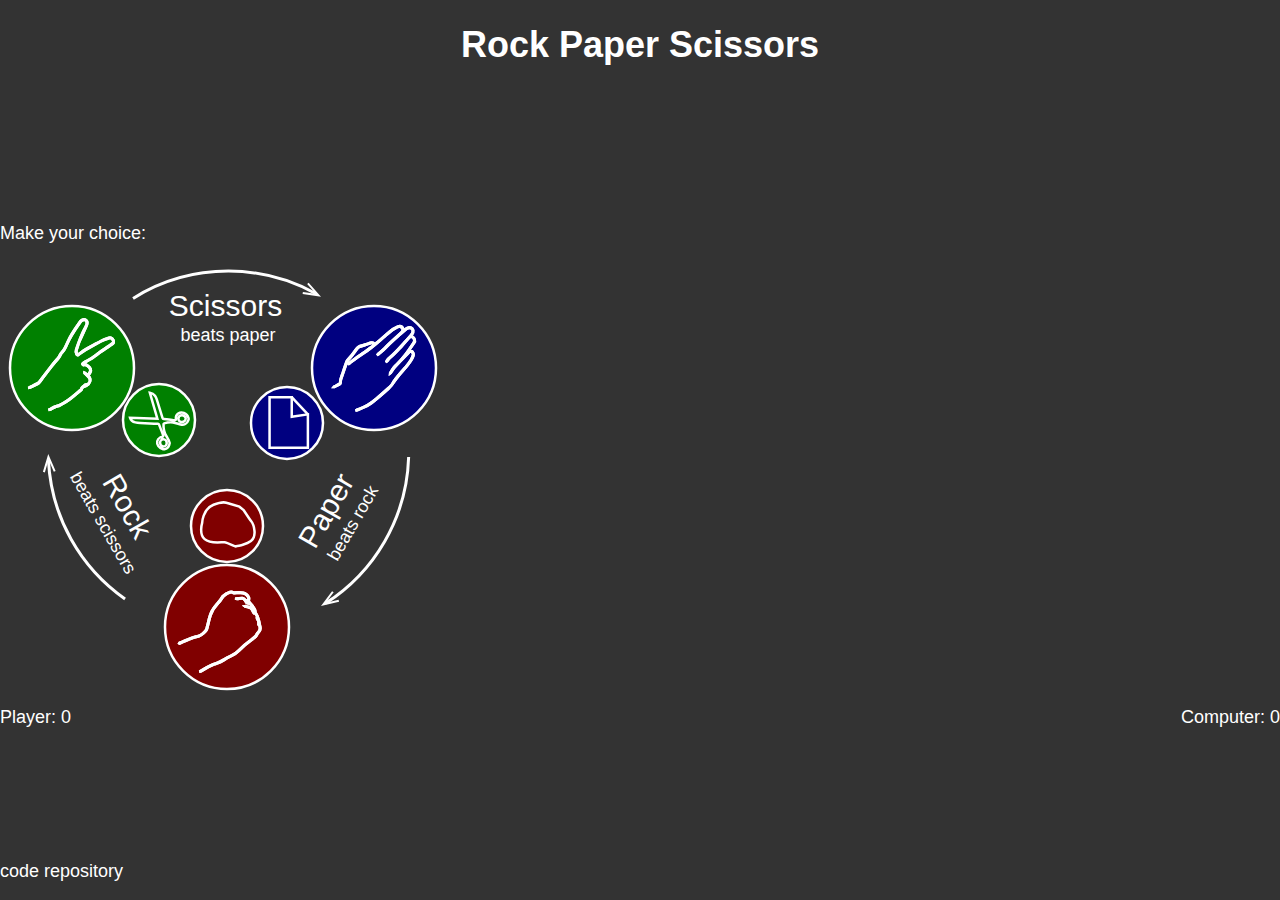
==== commit c2a8be31: "display result to alert" ====
--- a/index.html
+++ b/index.html
@@ -128,14 +128,13 @@
                 </g>
             </svg>
             <div id="score">
-                <span id="result"></span>
                 <span>
                     Player:
-                    <span id="playerScore">0</span>
+                    <output id="playerScore">0</output>
                 </span>
                 <span>
                     Computer:
-                    <span id="computerScore">0</span>
+                    <output id="computerScore">0</output>
                 </span>
             </div>
         </main>
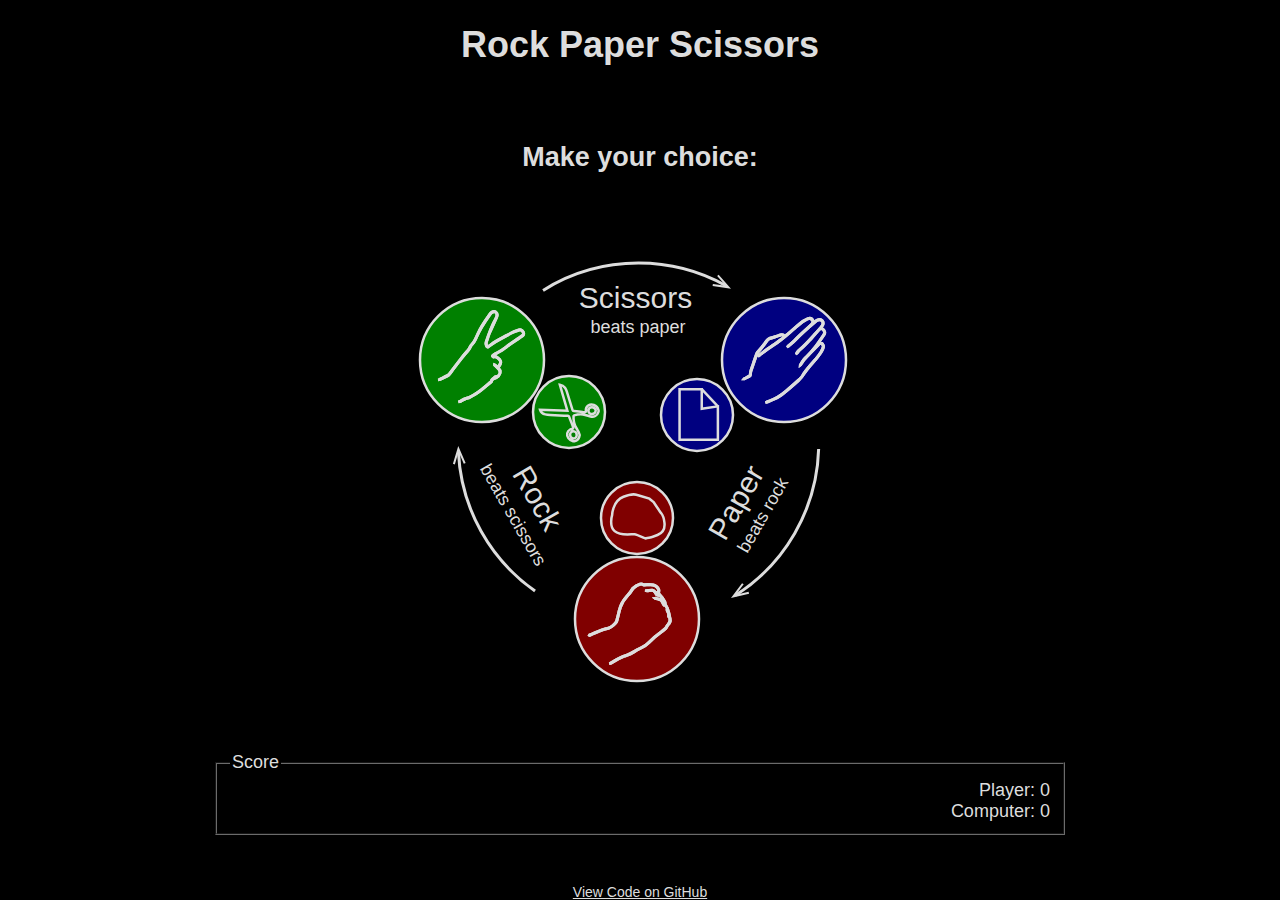
==== commit 4f9f0b54: "make html more semantic" ====
--- a/index.html
+++ b/index.html
@@ -4,16 +4,19 @@
         <meta charset="UTF-8" />
         <meta http-equiv="X-UA-Compatible" content="IE=edge" />
         <meta name="viewport" content="width=device-width, initial-scale=1.0" />
+        <meta name="color-scheme" content="dark" />
         <link rel="icon" href="data:;base64,=" />
         <link rel="stylesheet" href="./style.css" />
         <title>Rock Paper Scissors</title>
     </head>
     <body>
         <header>
-            <h1>Rock Paper Scissors</h1>
+            <h1 class="center-text">Rock Paper Scissors</h1>
         </header>
         <main>
-            <p>Make your choice: </p>
+            <header>
+                <h2 class="center-text">Make your choice: </h2>
+            </header>
             <svg
                 version="1.1"
                 xmlns="http://www.w3.org/2000/svg"
@@ -23,8 +26,9 @@
                 height="440"
                 preserveAspectRatio="xMinYMin meet"
                 xml:space="preserve"
+                class="center-inline-vertically"
             >
-                <g style="fill: white; stroke: white; stroke-width: 3">
+                <g style="fill: rgb(221, 221, 221); stroke: rgb(221, 221, 221); stroke-width: 3">
                     <path
                         style="fill: none"
                         d="M 205.041,366.998 c -44.333 -31.121 -74.01 -81.703 -76.621 -139.339"
@@ -50,7 +54,7 @@
                         points="382.591,61.921 382.884,59.942 395.845,61.852 387.144,52.058 388.638,50.73 400.988,64.631"
                     />
                 </g>
-                <g style="fill: none; stroke: #ffffff; stroke-width: 2.5">
+                <g style="fill: none; stroke: rgb(221, 221, 221); stroke-width: 2.5">
                     <g id="rock" class="button">
                         <circle fill="#800000" cx="307" cy="395" r="62" />
                         <path
@@ -104,7 +108,7 @@
                     style="
                         font-family: Arial, sans-serif;
                         text-anchor: middle;
-                        fill: white;
+                        fill: rgb(221, 221, 221);
                     "
                 >
                     <text transform="rotate(0)  translate(0 -130)">
@@ -127,18 +131,23 @@
                     </text>
                 </g>
             </svg>
-            <div id="score">
-                <span>
-                    Player:
-                    <output id="playerScore">0</output>
-                </span>
-                <span>
-                    Computer:
-                    <output id="computerScore">0</output>
-                </span>
-            </div>
+            <form id="score">
+                <fieldset>
+                    <legend>Score</legend>
+                    <div>
+                        <label for="playerScore">Player:</label>
+                        <output id="playerScore"></output>
+                    </div>
+                    <div>
+                        <label for="computerScore">Computer:</label>
+                        <output id="computerScore"></output>
+                    </div>
+                </fieldset>
+            </form>
         </main>
-        <footer><p>code repository</p></footer>
+        <footer class="center-text">
+            <a href="https://github.com/jurgengjoncari/rock-paper-scissors" target="_blank">View Code on GitHub</a>
+        </footer>
         <script src="./index.js"></script>
     </body>
 </html>
--- a/style.css
+++ b/style.css
@@ -5,12 +5,14 @@
 
 html,
 body {
-    background-color: #333;
-    color: white;
+    background-color: #000;
+    color: rgb(221, 221, 221);
     font-family: Arial, Helvetica, sans-serif;
     font-size: large;
+    max-width: 100vw;
+    max-height: 100vh;
+    width: 100%;
     height: 100%;
-    width: 100%;
 }
 
 body {
@@ -21,7 +23,7 @@
 }
 
 /* Content */
-header {
+.center-text {
     text-align: center;
 }
 
@@ -50,4 +52,35 @@
 .button:hover {
     cursor: pointer;
     background-color: rgb(60, 60, 60);
-}+}
+
+fieldset {
+    text-align: end;
+    width: 100%;
+    max-width: 85ch;
+    margin: auto;
+}
+
+main {
+    margin: auto;
+    height: 100%;
+    width: 100%;
+    display: flex;
+    flex-direction: column;
+    justify-content: space-around;
+}
+
+.center-inline-vertically {
+    display: block;
+    margin-left: auto;
+    margin-right: auto;
+}
+
+footer {
+    margin-top: 20px;
+    font-size: 14px;
+}
+
+a {
+    color: rgb(221, 221, 221);
+}
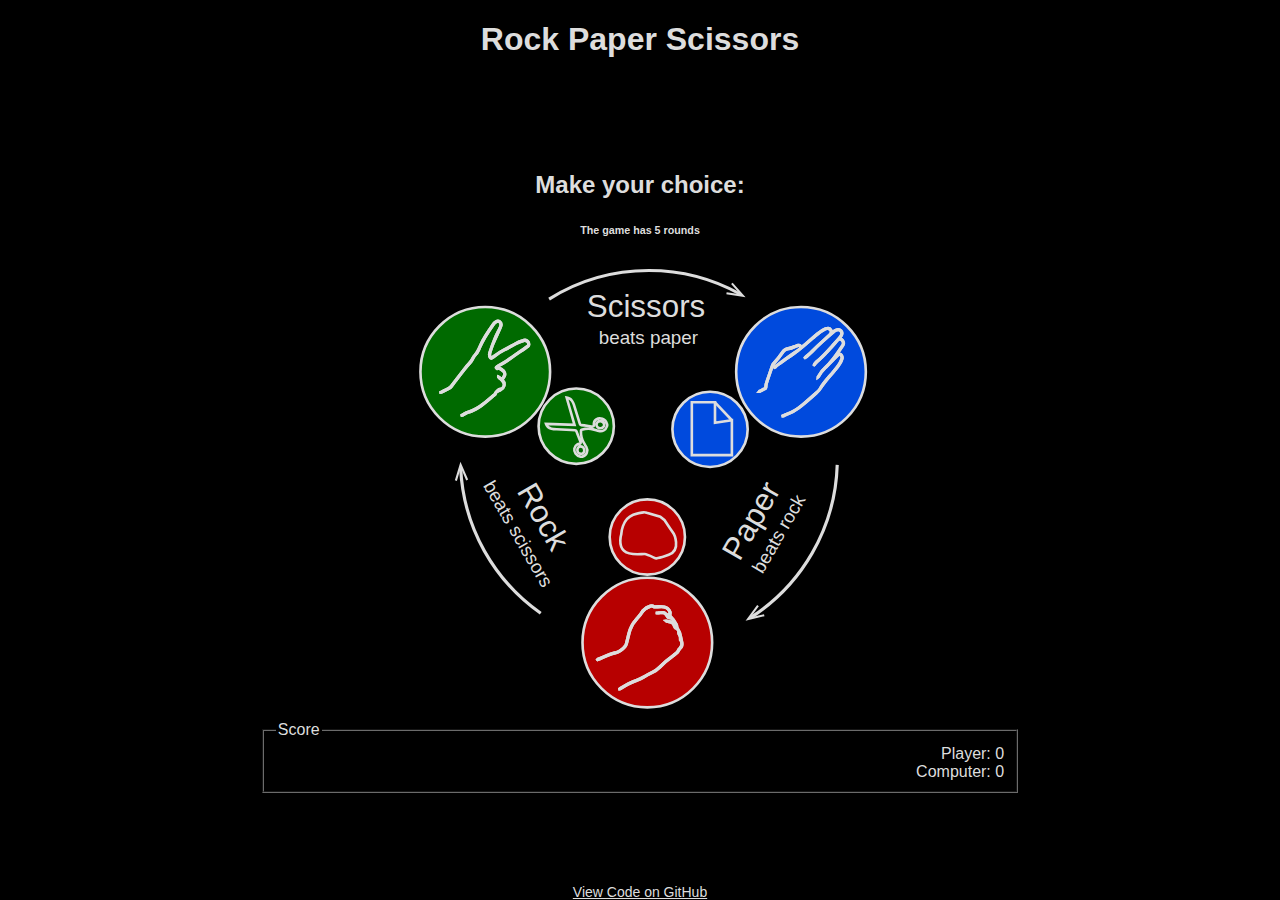
==== commit c23f4a29: "Transform the logic into a class" ====
--- a/index.html
+++ b/index.html
@@ -11,128 +11,129 @@
     </head>
     <body>
         <header>
-            <h1 class="center-text">Rock Paper Scissors</h1>
+            <h1 class="text-center">Rock Paper Scissors</h1>
         </header>
         <main>
-            <header>
-                <h2 class="center-text">Make your choice: </h2>
+            <header class="text-center">
+                <h2>Make your choice: </h2>
+                <h6>The game has 5 rounds</h6>
             </header>
-            <svg
-                version="1.1"
-                xmlns="http://www.w3.org/2000/svg"
-                xmlns:xlink="http://www.w3.org/1999/xlink"
-                viewBox="80 30 440 440"
-                width="460"
-                height="440"
-                preserveAspectRatio="xMinYMin meet"
-                xml:space="preserve"
-                class="center-inline-vertically"
-            >
-                <g style="fill: rgb(221, 221, 221); stroke: rgb(221, 221, 221); stroke-width: 3">
-                    <path
-                        style="fill: none"
-                        d="M 205.041,366.998 c -44.333 -31.121 -74.01 -81.703 -76.621 -139.339"
-                    />
-                    <polygon
-                        style="stroke: none"
-                        points="135.622,239.081 133.785,239.874 128.592,227.846 124.839,240.397 122.923,239.824 128.251,222.009"
-                    />
-                    <path
-                        style="fill: none"
-                        d="M 488.646,225 c -1.885,61.366 -34.441,115.01 -82.857,146.119"
-                    />
-                    <polygon
-                        style="stroke: none"
-                        points="412.052,359.151 413.659,360.344 405.863,370.872 418.603,367.817 419.069,369.762 400.987,374.098"
-                    />
-                    <path
-                        style="fill: none"
-                        d="M 213.042,66.426 c 27.677 -17.308,60.391 -27.312,95.44 -27.312 c 31.801,0,61.678,8.235,87.617,22.69"
-                    />
-                    <polygon
-                        style="stroke: none"
-                        points="382.591,61.921 382.884,59.942 395.845,61.852 387.144,52.058 388.638,50.73 400.988,64.631"
-                    />
-                </g>
-                <g style="fill: none; stroke: rgb(221, 221, 221); stroke-width: 2.5">
-                    <g id="rock" class="button">
-                        <circle fill="#800000" cx="307" cy="395" r="62" />
+            <div class="center-vertically">
+                <svg
+                    version="1.1"
+                    xmlns="http://www.w3.org/2000/svg"
+                    xmlns:xlink="http://www.w3.org/1999/xlink"
+                    viewBox="80 30 440 440"
+                    preserveAspectRatio="xMinYMin meet"
+                    xml:space="preserve"
+                    class="center-vertically"
+                >
+                    <g style="fill: rgb(221, 221, 221); stroke: rgb(221, 221, 221); stroke-width: 3">
                         <path
-                            d="M 280.285,439.183 c 0.03,0.134,0.06,0.269,0.09,0.403 c 0.339 -0.088,0.728 -0.097,1.009 -0.275 c 4.139 -2.636,8.358 -5.103,12.967 -6.862 c 3.311 -1.265,6.666 -2.418,9.691 -4.369 c 2.101 -1.355,4.33 -2.547,6.599 -3.601 c 3.21 -1.491,6.107 -3.383,8.576 -5.913 c 3.716 -3.808,7.806 -7.168,12.109 -10.287 c 1.609 -1.166,3.107 -2.489,4.617 -3.787 c 0.353 -0.302,0.546 -0.789,0.81 -1.193 c 0.592 -0.909,1.021 -2.001,1.805 -2.692 c 1.81 -1.599,2.23 -3.497,1.759 -5.729 c -0.393 -1.855 -0.835 -3.702 -1.184 -5.565 c -0.505 -2.705 -1.249 -5.311 -2.896 -7.567 c -0.561 -0.769 -0.855 -1.555 -0.85 -2.537 c 0.005 -0.634 -0.273 -1.322 -0.589 -1.897 c -1.51 -2.754 -3.35 -5.279 -5.578 -7.497 c -0.438 -0.437 -0.472 -0.779 -0.372 -1.347 c 0.16 -0.912,0.456 -1.976,0.148 -2.761 c -1.003 -2.561 -2.718 -4.478 -5.606 -5.05 c -2.987 -0.591 -5.975 -0.425 -8.973 -0.149 c -0.368,0.034 -0.838,0.008 -1.116 -0.192 c -1.081 -0.776 -2.255 -0.806 -3.428 -0.449 c -2.746,0.834 -5.104,2.35 -7.167,4.332 c -0.196,0.189 -0.391,0.407 -0.509,0.648 c -1.438,2.941 -3.719,5.24 -5.866,7.627 c -3.646,4.051 -6.103,8.694 -7.333,14.001 c -0.691,2.982 -1.408,5.958 -2.154,8.927 c -0.215,0.854 -0.397,1.795 -0.893,2.483 c -2.141,2.98 -4.857,5.244 -8.476,6.258 c -1.824,0.512 -3.696,0.905 -5.458,1.582 c -4.142,1.591 -8.233,3.313 -12.335,5.007 c -0.217,0.09 -0.342,0.403 -0.51,0.612 c 0.08,0.073,0.159,0.146,0.238,0.218 c 0.279 -0.107,0.562 -0.207,0.837 -0.322 c 2.683 -1.124,5.338 -2.316,8.051 -3.358 c 2.652 -1.018,5.307 -2.12,8.06 -2.756 c 3.875 -0.895,6.882 -2.975,9.384 -5.901 c 0.652 -0.764,1.134 -1.753,1.438 -2.719 c 0.552 -1.747,0.899 -3.559,1.354 -5.338 c 0.697 -2.726,1.267 -5.495,2.156 -8.157 c 1.451 -4.34,4.064 -7.991,7.166 -11.332 c 1.393 -1.499,2.856 -3.03,3.829 -4.8 c 1.907 -3.47,4.975 -5.204,8.482 -6.432 c 0.954 -0.334,1.909 -0.21,2.807,0.396 c 0.365,0.247,0.904,0.345,1.359,0.332 c 2.111 -0.056,4.223 -0.287,6.329 -0.242 c 2.938,0.063,5.502,0.921,7.166,3.679 c 0.902,1.496,0.879,2.852,0.176,4.362 c -1.303 -0.526 -2.649 -0.834 -3.62 -2.029 c -0.421 -0.52 -1.319 -0.879 -2.016 -0.903 c -1.488 -0.052 -2.985,0.154 -4.478,0.27 c -0.58,0.045 -1.156,0.129 -1.734,0.194 c -0.005,0.112 -0.009,0.224 -0.014,0.336 c 0.348,0.047,0.7,0.157,1.041,0.128 c 1.342 -0.119,2.678 -0.301,4.02 -0.424 c 1.575 -0.144,2.81,0.438,3.65,1.809 c 0.337,0.548,0.694,1.083,1.062,1.61 c 0.262,0.376,0.526,0.761,0.853,1.076 c 0.15,0.145,0.453,0.13,0.687,0.188 c -0.082 -0.197 -0.132 -0.416 -0.251 -0.588 c -0.361 -0.522 -0.749 -1.027 -1.127 -1.539 c 0.068 -0.076,0.137 -0.153,0.205 -0.229 c 0.824,0.441,1.804,0.724,2.443,1.353 c 2.285,2.243,4.165,4.82,5.652,7.662 c 0.262,0.5,0.313,1.109,0.462,1.668 c -0.126,0.069 -0.252,0.14 -0.377,0.209 c -0.684 -0.821 -1.517 -1.562 -2.016 -2.481 c -0.755 -1.393 -1.797 -2.171 -3.341 -2.423 c -1.232 -0.202 -2.444 -0.527 -3.668 -0.786 c -0.103 -0.022 -0.222,0.035 -0.623,0.11 c 0.413,0.309,0.617,0.567,0.869,0.629 c 0.949,0.232,1.906,0.479,2.875,0.575 c 1.731,0.171,2.9,0.988,3.542,2.618 c 0.324,0.823,0.741,1.613,1.161,2.395 c 0.152,0.283,0.434,0.497,0.655,0.743 c 0.085 -0.052,0.17 -0.104,0.254 -0.154 c -0.146 -0.375 -0.291 -0.749 -0.46 -1.181 c 1.78,1.413,3.998,5.225,4.074,7.05 c -0.226 -0.365 -0.398 -0.645 -0.572 -0.925 c -0.107,0.033 -0.215,0.066 -0.323,0.099 c 0.092,0.36,0.091,0.786,0.291,1.07 c 1.052,1.488,1.628,3.064,1.229,4.916 c -0.119,0.549,0.019,0.991,0.773,0.6 c 0.173,0.778,0.314,1.468,0.48,2.15 c 0.54,2.224,0.09,4.092 -1.774,5.586 c -0.598,0.479 -1.182,1.177 -1.396,1.888 c -0.373,1.235 -1.149,2.062 -2.081,2.824 c -0.783,0.641 -1.548,1.307 -2.368,1.896 c -4.964,3.565 -9.674,7.424 -13.959,11.797 c -1.877,1.916 -4.098,3.379 -6.521,4.565 c -2.525,1.235 -4.971,2.635 -7.468,3.93 c -2.169,1.124 -4.338,2.251 -6.552,3.28 c -1.44,0.67 -2.958,1.173 -4.444,1.743 C 288.532,434.03,284.461,436.701,280.285,439.183 z"
+                            style="fill: none"
+                            d="M 205.041,366.998 c -44.333 -31.121 -74.01 -81.703 -76.621 -139.339"
+                        />
+                        <polygon
+                            style="stroke: none"
+                            points="135.622,239.081 133.785,239.874 128.592,227.846 124.839,240.397 122.923,239.824 128.251,222.009"
                         />
                         <path
-                            d="M 280.285,439.183 c 4.176 -2.481,8.247 -5.152,12.819 -6.908 c 1.486 -0.57,3.004 -1.073,4.444 -1.743 c 2.214 -1.029,4.383 -2.156,6.552 -3.28 c 2.497 -1.295,4.942 -2.694,7.468 -3.93 c 2.423 -1.187,4.644 -2.649,6.521 -4.565 c 4.285 -4.373,8.995 -8.231,13.959 -11.797 c 0.82 -0.59,1.585 -1.256,2.368 -1.896 c 0.932 -0.762,1.708 -1.589,2.081 -2.824 c 0.215 -0.711,0.799 -1.409,1.396 -1.888 c 1.864 -1.494,2.314 -3.362,1.774 -5.586 c -0.166 -0.683 -0.308 -1.372 -0.48 -2.15 c -0.755,0.392 -0.893 -0.051 -0.773 -0.6 c 0.398 -1.852 -0.178 -3.428 -1.229 -4.916 c -0.2 -0.284 -0.199 -0.71 -0.291 -1.07 c 0.108 -0.032,0.216 -0.065,0.323 -0.099 c 0.174,0.28,0.347,0.56,0.572,0.925 c -0.076 -1.825 -2.294 -5.637 -4.074 -7.05 c 0.169,0.432,0.314,0.806,0.46,1.181 c -0.084,0.051 -0.169,0.103 -0.254,0.154 c -0.222 -0.246 -0.503 -0.46 -0.655 -0.743 c -0.42 -0.781 -0.837 -1.571 -1.161 -2.395 c -0.642 -1.63 -1.811 -2.447 -3.542 -2.618 c -0.969 -0.096 -1.926 -0.343 -2.875 -0.575 c -0.252 -0.062 -0.456 -0.32 -0.869 -0.629 c 0.401 -0.075,0.521 -0.133,0.623 -0.11 c 1.224,0.259,2.436,0.584,3.668,0.786 c 1.544,0.252,2.586,1.03,3.341,2.423 c 0.499,0.92,1.332,1.66,2.016,2.481 c 0.125 -0.069,0.251 -0.14,0.377 -0.209 c -0.148 -0.559 -0.2 -1.168 -0.462 -1.668 c -1.487 -2.842 -3.367 -5.419 -5.652 -7.662 c -0.64 -0.629 -1.619 -0.911 -2.443 -1.353 c -0.068,0.076 -0.137,0.153 -0.205,0.229 c 0.378,0.512,0.766,1.017,1.127,1.539 c 0.119,0.172,0.169,0.391,0.251,0.588 c -0.233 -0.059 -0.536 -0.044 -0.687 -0.188 c -0.326 -0.315 -0.591 -0.7 -0.853 -1.076 c -0.368 -0.527 -0.726 -1.062 -1.062 -1.61 c -0.841 -1.371 -2.075 -1.952 -3.65 -1.809 c -1.342,0.123 -2.678,0.305 -4.02,0.424 c -0.341,0.029 -0.693 -0.081 -1.041 -0.128 c 0.005 -0.112,0.009 -0.224,0.014 -0.336 c 0.578 -0.065,1.154 -0.149,1.734 -0.194 c 1.492 -0.115,2.989 -0.321,4.478 -0.27 c 0.696,0.024,1.595,0.384,2.016,0.903 c 0.971,1.195,2.317,1.503,3.62,2.029 c 0.703 -1.511,0.727 -2.866 -0.176 -4.362 c -1.664 -2.758 -4.228 -3.615 -7.166 -3.679 c -2.106 -0.045 -4.218,0.187 -6.329,0.242 c -0.455,0.013 -0.994 -0.085 -1.359 -0.332 c -0.897 -0.605 -1.853 -0.729 -2.807 -0.396 c -3.508,1.228 -6.575,2.962 -8.482,6.432 c -0.973,1.77 -2.437,3.301 -3.829,4.8 c -3.102,3.341 -5.715,6.992 -7.166,11.332 c -0.89,2.662 -1.459,5.432 -2.156,8.157 c -0.455,1.779 -0.803,3.591 -1.354,5.338 c -0.305,0.966 -0.786,1.955 -1.438,2.719 c -2.502,2.927 -5.509,5.007 -9.384,5.901 c -2.753,0.636 -5.407,1.738 -8.06,2.756 c -2.713,1.042 -5.368,2.234 -8.051,3.358 c -0.275,0.115 -0.558,0.215 -0.837,0.322 c -0.079 -0.072 -0.158 -0.145 -0.238 -0.218 c 0.168 -0.209,0.293 -0.522,0.51 -0.612 c 4.102 -1.693,8.193 -3.416,12.335 -5.007 c 1.762 -0.677,3.634 -1.07,5.458 -1.582 c 3.618 -1.014,6.335 -3.277,8.476 -6.258 c 0.495 -0.688,0.678 -1.63,0.893 -2.483 c 0.746 -2.969,1.463 -5.944,2.154 -8.927 c 1.23 -5.307,3.688 -9.95,7.333 -14.001 c 2.147 -2.387,4.429 -4.686,5.866 -7.627 c 0.118 -0.241,0.312 -0.459,0.509 -0.648 c 2.062 -1.982,4.421 -3.498,7.167 -4.332 c 1.173 -0.356,2.347 -0.327,3.428,0.449 c 0.278,0.2,0.748,0.227,1.116,0.192 c 2.998 -0.275,5.985 -0.441,8.973,0.149 c 2.889,0.572,4.604,2.489,5.606,5.05 c 0.308,0.785,0.012,1.849 -0.148,2.761 c -0.1,0.567 -0.066,0.91,0.372,1.347 c 2.229,2.218,4.068,4.743,5.578,7.497 c 0.315,0.575,0.594,1.264,0.589,1.897 c -0.006,0.982,0.289,1.769,0.85,2.537 c 1.646,2.257,2.391,4.862,2.896,7.567 c 0.349,1.863,0.791,3.71,1.184,5.565 c 0.472,2.232,0.051,4.131 -1.759,5.729 c -0.783,0.691 -1.213,1.783 -1.805,2.692 c -0.264,0.404 -0.457,0.892 -0.81,1.193 c -1.51,1.298 -3.008,2.621 -4.617,3.787 c -4.304,3.119 -8.394,6.479 -12.109,10.287 c -2.469,2.53 -5.366,4.422 -8.576,5.913 c -2.269,1.054 -4.498,2.245 -6.599,3.601 c -3.025,1.951 -6.381,3.104 -9.691,4.369 c -4.608,1.76 -8.828,4.227 -12.967,6.862 c -0.281,0.179 -0.67,0.188 -1.009,0.275 C 280.345,439.451,280.315,439.316,280.285,439.183 z"
+                            style="fill: none"
+                            d="M 488.646,225 c -1.885,61.366 -34.441,115.01 -82.857,146.119"
+                        />
+                        <polygon
+                            style="stroke: none"
+                            points="412.052,359.151 413.659,360.344 405.863,370.872 418.603,367.817 419.069,369.762 400.987,374.098"
+                        />
+                        <path
+                            style="fill: none"
+                            d="M 213.042,66.426 c 27.677 -17.308,60.391 -27.312,95.44 -27.312 c 31.801,0,61.678,8.235,87.617,22.69"
+                        />
+                        <polygon
+                            style="stroke: none"
+                            points="382.591,61.921 382.884,59.942 395.845,61.852 387.144,52.058 388.638,50.73 400.988,64.631"
                         />
                     </g>
-                    <g>
-                        <circle fill="#800000" cx="307" cy="294" r="36" />
-                        <path
-                            d="M 327.508,311.029 c -10.746,4.225 -9.625,2.463 -12.179,3.486 c -0.374,0.149 -7.982 -4.01 -10.865 -4.261 c -2.885 -0.251 -13.925,2.117 -19.819 -3.08 c -5.893 -5.2 -2.532 -16.007 -2.532 -16.007 s 0.391 -14.145,11.382 -18.43 c 9.15 -3.568,12.924 -2.002,12.924 -2.002 l 12.961,3.926 l 4.157,3.321 c 0,0,6.667,10.076,7.711,11.343 C 332.291,290.594,340.052,306.098,327.508,311.029 z"
-                        />
+                    <g style="fill: none; stroke: rgb(221, 221, 221); stroke-width: 2.5">
+                        <g id="rock" class="button">
+                            <circle fill="#b70000" cx="307" cy="395" r="62" />
+                            <path
+                                d="M 280.285,439.183 c 0.03,0.134,0.06,0.269,0.09,0.403 c 0.339 -0.088,0.728 -0.097,1.009 -0.275 c 4.139 -2.636,8.358 -5.103,12.967 -6.862 c 3.311 -1.265,6.666 -2.418,9.691 -4.369 c 2.101 -1.355,4.33 -2.547,6.599 -3.601 c 3.21 -1.491,6.107 -3.383,8.576 -5.913 c 3.716 -3.808,7.806 -7.168,12.109 -10.287 c 1.609 -1.166,3.107 -2.489,4.617 -3.787 c 0.353 -0.302,0.546 -0.789,0.81 -1.193 c 0.592 -0.909,1.021 -2.001,1.805 -2.692 c 1.81 -1.599,2.23 -3.497,1.759 -5.729 c -0.393 -1.855 -0.835 -3.702 -1.184 -5.565 c -0.505 -2.705 -1.249 -5.311 -2.896 -7.567 c -0.561 -0.769 -0.855 -1.555 -0.85 -2.537 c 0.005 -0.634 -0.273 -1.322 -0.589 -1.897 c -1.51 -2.754 -3.35 -5.279 -5.578 -7.497 c -0.438 -0.437 -0.472 -0.779 -0.372 -1.347 c 0.16 -0.912,0.456 -1.976,0.148 -2.761 c -1.003 -2.561 -2.718 -4.478 -5.606 -5.05 c -2.987 -0.591 -5.975 -0.425 -8.973 -0.149 c -0.368,0.034 -0.838,0.008 -1.116 -0.192 c -1.081 -0.776 -2.255 -0.806 -3.428 -0.449 c -2.746,0.834 -5.104,2.35 -7.167,4.332 c -0.196,0.189 -0.391,0.407 -0.509,0.648 c -1.438,2.941 -3.719,5.24 -5.866,7.627 c -3.646,4.051 -6.103,8.694 -7.333,14.001 c -0.691,2.982 -1.408,5.958 -2.154,8.927 c -0.215,0.854 -0.397,1.795 -0.893,2.483 c -2.141,2.98 -4.857,5.244 -8.476,6.258 c -1.824,0.512 -3.696,0.905 -5.458,1.582 c -4.142,1.591 -8.233,3.313 -12.335,5.007 c -0.217,0.09 -0.342,0.403 -0.51,0.612 c 0.08,0.073,0.159,0.146,0.238,0.218 c 0.279 -0.107,0.562 -0.207,0.837 -0.322 c 2.683 -1.124,5.338 -2.316,8.051 -3.358 c 2.652 -1.018,5.307 -2.12,8.06 -2.756 c 3.875 -0.895,6.882 -2.975,9.384 -5.901 c 0.652 -0.764,1.134 -1.753,1.438 -2.719 c 0.552 -1.747,0.899 -3.559,1.354 -5.338 c 0.697 -2.726,1.267 -5.495,2.156 -8.157 c 1.451 -4.34,4.064 -7.991,7.166 -11.332 c 1.393 -1.499,2.856 -3.03,3.829 -4.8 c 1.907 -3.47,4.975 -5.204,8.482 -6.432 c 0.954 -0.334,1.909 -0.21,2.807,0.396 c 0.365,0.247,0.904,0.345,1.359,0.332 c 2.111 -0.056,4.223 -0.287,6.329 -0.242 c 2.938,0.063,5.502,0.921,7.166,3.679 c 0.902,1.496,0.879,2.852,0.176,4.362 c -1.303 -0.526 -2.649 -0.834 -3.62 -2.029 c -0.421 -0.52 -1.319 -0.879 -2.016 -0.903 c -1.488 -0.052 -2.985,0.154 -4.478,0.27 c -0.58,0.045 -1.156,0.129 -1.734,0.194 c -0.005,0.112 -0.009,0.224 -0.014,0.336 c 0.348,0.047,0.7,0.157,1.041,0.128 c 1.342 -0.119,2.678 -0.301,4.02 -0.424 c 1.575 -0.144,2.81,0.438,3.65,1.809 c 0.337,0.548,0.694,1.083,1.062,1.61 c 0.262,0.376,0.526,0.761,0.853,1.076 c 0.15,0.145,0.453,0.13,0.687,0.188 c -0.082 -0.197 -0.132 -0.416 -0.251 -0.588 c -0.361 -0.522 -0.749 -1.027 -1.127 -1.539 c 0.068 -0.076,0.137 -0.153,0.205 -0.229 c 0.824,0.441,1.804,0.724,2.443,1.353 c 2.285,2.243,4.165,4.82,5.652,7.662 c 0.262,0.5,0.313,1.109,0.462,1.668 c -0.126,0.069 -0.252,0.14 -0.377,0.209 c -0.684 -0.821 -1.517 -1.562 -2.016 -2.481 c -0.755 -1.393 -1.797 -2.171 -3.341 -2.423 c -1.232 -0.202 -2.444 -0.527 -3.668 -0.786 c -0.103 -0.022 -0.222,0.035 -0.623,0.11 c 0.413,0.309,0.617,0.567,0.869,0.629 c 0.949,0.232,1.906,0.479,2.875,0.575 c 1.731,0.171,2.9,0.988,3.542,2.618 c 0.324,0.823,0.741,1.613,1.161,2.395 c 0.152,0.283,0.434,0.497,0.655,0.743 c 0.085 -0.052,0.17 -0.104,0.254 -0.154 c -0.146 -0.375 -0.291 -0.749 -0.46 -1.181 c 1.78,1.413,3.998,5.225,4.074,7.05 c -0.226 -0.365 -0.398 -0.645 -0.572 -0.925 c -0.107,0.033 -0.215,0.066 -0.323,0.099 c 0.092,0.36,0.091,0.786,0.291,1.07 c 1.052,1.488,1.628,3.064,1.229,4.916 c -0.119,0.549,0.019,0.991,0.773,0.6 c 0.173,0.778,0.314,1.468,0.48,2.15 c 0.54,2.224,0.09,4.092 -1.774,5.586 c -0.598,0.479 -1.182,1.177 -1.396,1.888 c -0.373,1.235 -1.149,2.062 -2.081,2.824 c -0.783,0.641 -1.548,1.307 -2.368,1.896 c -4.964,3.565 -9.674,7.424 -13.959,11.797 c -1.877,1.916 -4.098,3.379 -6.521,4.565 c -2.525,1.235 -4.971,2.635 -7.468,3.93 c -2.169,1.124 -4.338,2.251 -6.552,3.28 c -1.44,0.67 -2.958,1.173 -4.444,1.743 C 288.532,434.03,284.461,436.701,280.285,439.183 z"
+                            />
+                            <path
+                                d="M 280.285,439.183 c 4.176 -2.481,8.247 -5.152,12.819 -6.908 c 1.486 -0.57,3.004 -1.073,4.444 -1.743 c 2.214 -1.029,4.383 -2.156,6.552 -3.28 c 2.497 -1.295,4.942 -2.694,7.468 -3.93 c 2.423 -1.187,4.644 -2.649,6.521 -4.565 c 4.285 -4.373,8.995 -8.231,13.959 -11.797 c 0.82 -0.59,1.585 -1.256,2.368 -1.896 c 0.932 -0.762,1.708 -1.589,2.081 -2.824 c 0.215 -0.711,0.799 -1.409,1.396 -1.888 c 1.864 -1.494,2.314 -3.362,1.774 -5.586 c -0.166 -0.683 -0.308 -1.372 -0.48 -2.15 c -0.755,0.392 -0.893 -0.051 -0.773 -0.6 c 0.398 -1.852 -0.178 -3.428 -1.229 -4.916 c -0.2 -0.284 -0.199 -0.71 -0.291 -1.07 c 0.108 -0.032,0.216 -0.065,0.323 -0.099 c 0.174,0.28,0.347,0.56,0.572,0.925 c -0.076 -1.825 -2.294 -5.637 -4.074 -7.05 c 0.169,0.432,0.314,0.806,0.46,1.181 c -0.084,0.051 -0.169,0.103 -0.254,0.154 c -0.222 -0.246 -0.503 -0.46 -0.655 -0.743 c -0.42 -0.781 -0.837 -1.571 -1.161 -2.395 c -0.642 -1.63 -1.811 -2.447 -3.542 -2.618 c -0.969 -0.096 -1.926 -0.343 -2.875 -0.575 c -0.252 -0.062 -0.456 -0.32 -0.869 -0.629 c 0.401 -0.075,0.521 -0.133,0.623 -0.11 c 1.224,0.259,2.436,0.584,3.668,0.786 c 1.544,0.252,2.586,1.03,3.341,2.423 c 0.499,0.92,1.332,1.66,2.016,2.481 c 0.125 -0.069,0.251 -0.14,0.377 -0.209 c -0.148 -0.559 -0.2 -1.168 -0.462 -1.668 c -1.487 -2.842 -3.367 -5.419 -5.652 -7.662 c -0.64 -0.629 -1.619 -0.911 -2.443 -1.353 c -0.068,0.076 -0.137,0.153 -0.205,0.229 c 0.378,0.512,0.766,1.017,1.127,1.539 c 0.119,0.172,0.169,0.391,0.251,0.588 c -0.233 -0.059 -0.536 -0.044 -0.687 -0.188 c -0.326 -0.315 -0.591 -0.7 -0.853 -1.076 c -0.368 -0.527 -0.726 -1.062 -1.062 -1.61 c -0.841 -1.371 -2.075 -1.952 -3.65 -1.809 c -1.342,0.123 -2.678,0.305 -4.02,0.424 c -0.341,0.029 -0.693 -0.081 -1.041 -0.128 c 0.005 -0.112,0.009 -0.224,0.014 -0.336 c 0.578 -0.065,1.154 -0.149,1.734 -0.194 c 1.492 -0.115,2.989 -0.321,4.478 -0.27 c 0.696,0.024,1.595,0.384,2.016,0.903 c 0.971,1.195,2.317,1.503,3.62,2.029 c 0.703 -1.511,0.727 -2.866 -0.176 -4.362 c -1.664 -2.758 -4.228 -3.615 -7.166 -3.679 c -2.106 -0.045 -4.218,0.187 -6.329,0.242 c -0.455,0.013 -0.994 -0.085 -1.359 -0.332 c -0.897 -0.605 -1.853 -0.729 -2.807 -0.396 c -3.508,1.228 -6.575,2.962 -8.482,6.432 c -0.973,1.77 -2.437,3.301 -3.829,4.8 c -3.102,3.341 -5.715,6.992 -7.166,11.332 c -0.89,2.662 -1.459,5.432 -2.156,8.157 c -0.455,1.779 -0.803,3.591 -1.354,5.338 c -0.305,0.966 -0.786,1.955 -1.438,2.719 c -2.502,2.927 -5.509,5.007 -9.384,5.901 c -2.753,0.636 -5.407,1.738 -8.06,2.756 c -2.713,1.042 -5.368,2.234 -8.051,3.358 c -0.275,0.115 -0.558,0.215 -0.837,0.322 c -0.079 -0.072 -0.158 -0.145 -0.238 -0.218 c 0.168 -0.209,0.293 -0.522,0.51 -0.612 c 4.102 -1.693,8.193 -3.416,12.335 -5.007 c 1.762 -0.677,3.634 -1.07,5.458 -1.582 c 3.618 -1.014,6.335 -3.277,8.476 -6.258 c 0.495 -0.688,0.678 -1.63,0.893 -2.483 c 0.746 -2.969,1.463 -5.944,2.154 -8.927 c 1.23 -5.307,3.688 -9.95,7.333 -14.001 c 2.147 -2.387,4.429 -4.686,5.866 -7.627 c 0.118 -0.241,0.312 -0.459,0.509 -0.648 c 2.062 -1.982,4.421 -3.498,7.167 -4.332 c 1.173 -0.356,2.347 -0.327,3.428,0.449 c 0.278,0.2,0.748,0.227,1.116,0.192 c 2.998 -0.275,5.985 -0.441,8.973,0.149 c 2.889,0.572,4.604,2.489,5.606,5.05 c 0.308,0.785,0.012,1.849 -0.148,2.761 c -0.1,0.567 -0.066,0.91,0.372,1.347 c 2.229,2.218,4.068,4.743,5.578,7.497 c 0.315,0.575,0.594,1.264,0.589,1.897 c -0.006,0.982,0.289,1.769,0.85,2.537 c 1.646,2.257,2.391,4.862,2.896,7.567 c 0.349,1.863,0.791,3.71,1.184,5.565 c 0.472,2.232,0.051,4.131 -1.759,5.729 c -0.783,0.691 -1.213,1.783 -1.805,2.692 c -0.264,0.404 -0.457,0.892 -0.81,1.193 c -1.51,1.298 -3.008,2.621 -4.617,3.787 c -4.304,3.119 -8.394,6.479 -12.109,10.287 c -2.469,2.53 -5.366,4.422 -8.576,5.913 c -2.269,1.054 -4.498,2.245 -6.599,3.601 c -3.025,1.951 -6.381,3.104 -9.691,4.369 c -4.608,1.76 -8.828,4.227 -12.967,6.862 c -0.281,0.179 -0.67,0.188 -1.009,0.275 C 280.345,439.451,280.315,439.316,280.285,439.183 z"
+                            />
+                        </g>
+                        <g>
+                            <circle fill="#b70000" cx="307" cy="294" r="36" />
+                            <path
+                                d="M 327.508,311.029 c -10.746,4.225 -9.625,2.463 -12.179,3.486 c -0.374,0.149 -7.982 -4.01 -10.865 -4.261 c -2.885 -0.251 -13.925,2.117 -19.819 -3.08 c -5.893 -5.2 -2.532 -16.007 -2.532 -16.007 s 0.391 -14.145,11.382 -18.43 c 9.15 -3.568,12.924 -2.002,12.924 -2.002 l 12.961,3.926 l 4.157,3.321 c 0,0,6.667,10.076,7.711,11.343 C 332.291,290.594,340.052,306.098,327.508,311.029 z"
+                            />
+                        </g>
+                        <g id="scissors" class="button">
+                            <circle fill="#006a00" cx="152" cy="136" r="62" />
+                            <path
+                                d="M 129.451,177.428 c 0.037,0.125,0.074,0.25,0.111,0.377 c 0.347 -0.069,0.732 -0.062,1.032 -0.219 c 1.572 -0.826,3.115 -1.705,4.685 -2.537 c 0.399 -0.212,0.848 -0.342,1.286 -0.469 c 1.049 -0.306,2.186 -0.426,3.143 -0.908 c 2.211 -1.114,4.389 -2.316,6.486 -3.631 c 5.509 -3.45,10.153 -7.999,15.156 -12.092 c 0.238 -0.195,0.445 -0.55,0.479 -0.852 c 0.107 -0.945,0.704 -1.481,1.458 -1.872 c 1.032 -0.535,2.072 -1.069,3.151 -1.494 c 3.74 -1.473,5.286 -6.582,2.404 -9.396 c -0.46 -0.449 -0.387 -0.88 -0.05 -1.385 c 0.562 -0.839,1.105 -1.695,1.58 -2.585 c 0.6 -1.126,0.753 -2.332,0.309 -3.556 c -0.598 -1.65 -1.888 -2.686 -3.312 -3.569 c -1.104 -0.684 -2.238 -1.291 -3.623 -0.713 c -0.182,0.076 -0.509 -0.197 -0.768 -0.309 c 0.106 -0.23,0.154 -0.537,0.333 -0.675 c 0.554 -0.43,1.131 -0.845,1.746 -1.18 c 4.056 -2.212,8.072 -4.402,11.717 -7.358 c 4.078 -3.309,8.643 -6.019,12.992 -8.995 c 1.087 -0.744,2.197 -1.461,3.221 -2.285 c 0.393 -0.316,0.727 -0.866,0.824 -1.361 c 0.497 -2.521 -1.862 -5.583 -4.9 -4.707 c -3.012,0.869 -5.946,1.886 -8.638,3.542 c -1.354,0.832 -2.793,1.524 -4.195,2.276 c -5.15,2.763 -10.477,5.227 -15.073,8.931 c -0.855,0.689 -1.822,1.239 -2.738,1.853 c -0.639,0.428 -1.072,0.235 -1.374 -0.434 c -0.654 -1.451 -0.594 -2.91 -0.089 -4.385 c 0.923 -2.692,1.679 -5.454,2.786 -8.067 c 1.946 -4.591,4.118 -9.085,6.163 -13.634 c 0.575 -1.28,1.168 -2.576,1.518 -3.926 c 0.387 -1.493 -0.071 -2.892 -1.327 -3.86 c -1.234 -0.953 -2.634 -0.836 -3.887 -0.078 c -0.816,0.495 -1.606,1.173 -2.154,1.949 c -4.492,6.353 -9.061,12.663 -12.23,19.835 c -0.952,2.156 -1.906,4.319 -3.005,6.401 c -0.646,1.227 -1.472,2.402 -2.412,3.421 c -1.118,1.212 -2.007,2.513 -2.736,3.989 c -0.573,1.161 -1.353,2.244 -2.171,3.256 c -1.29,1.596 -2.775,3.038 -4.028,4.661 c -4.702,6.089 -9.329,12.237 -14.028,18.329 c -0.54,0.7 -1.278,1.335 -2.058,1.748 c -2.434,1.289 -4.933,2.456 -7.404,3.673 c -0.211,0.104 -0.408,0.234 -0.611,0.353 c 0.017,0.104,0.033,0.208,0.05,0.312 c 0.266 -0.019,0.569,0.04,0.792 -0.068 c 2.479 -1.203,4.938 -2.45,7.42 -3.646 c 0.997 -0.48,1.766 -1.167,2.406 -2.063 c 1.14 -1.596,2.332 -3.155,3.502 -4.73 c 4.569 -6.154,9.084 -12.352,14.311 -17.979 c 1.038 -1.118,1.841 -2.334,2.499 -3.707 c 0.521 -1.089,1.139 -2.215,1.984 -3.049 c 1.493 -1.474,2.632 -3.13,3.477 -5.025 c 0.474 -1.062,1.021 -2.094,1.461 -3.169 c 3.215 -7.869,8.046 -14.777,12.899 -21.667 c 0.618 -0.878,1.425 -1.742,2.342 -2.271 c 2.154 -1.244,4.212 -0.088,4.383,2.385 c 0.046,0.674 -0.135,1.417 -0.399,2.05 c -0.614,1.466 -1.286,2.914 -2.036,4.315 c -3.499,6.536 -5.88,13.518 -8.225,20.514 c -0.52,1.55 -0.414,3.092,0.341,4.551 c 0.521,1.006,1.032,1.193,2.005,0.613 c 1.182 -0.704,2.315 -1.497,3.428 -2.308 c 2.677 -1.95,5.401 -3.792,8.392 -5.269 c 3.62 -1.788,7.155 -3.756,10.67 -5.748 c 2.61 -1.479,5.393 -2.439,8.245 -3.298 c 2.199 -0.662,4.309,1.6,4.077,3.701 c -0.056,0.512 -0.399,1.132 -0.809,1.439 c -1.419,1.065 -2.934,2.002 -4.396,3.011 c -4.061,2.801 -8.254,5.434 -12.12,8.481 c -2.745,2.163 -5.592,4.057 -8.686,5.63 c -0.955,0.486 -1.909,0.979 -2.827,1.531 c -0.625,0.375 -1.226,0.816 -1.758,1.313 c -0.221,0.206 -0.41,0.725 -0.3,0.942 c 0.186,0.363,0.586,0.67,0.966,0.86 c 0.229,0.115,0.593 -0.072,0.895 -0.062 c 0.593,0.019,1.296 -0.109,1.756,0.161 c 1.148,0.674,2.29,1.427,3.242,2.348 c 1.308,1.265,1.464,2.867,0.619,4.48 c -0.549,1.049 -1.218,2.036 -1.894,3.149 c -1.069 -0.872 -2.052 -1.679 -3.043 -2.475 c -0.121 -0.098 -0.292 -0.135 -0.439 -0.2 c -0.016,0.187 -0.117,0.453 -0.031,0.547 c 0.345,0.38,0.754,0.701,1.128,1.055 c 1.037,0.982,2.182,1.878,3.076,2.976 c 1.688,2.071,1.317,5.173 -0.689,6.936 c -0.156,0.138 -0.362,0.342 -0.527,0.327 c -1.581 -0.151 -2.884,0.441 -3.885,1.586 c -0.852,0.975 -2.252,1.56 -2.329,3.138 c -0.01,0.212 -0.313,0.435 -0.52,0.609 c -2.689,2.279 -5.324,4.63 -8.095,6.808 c -5.12,4.022 -10.171,8.112 -16.773,9.704 C 133.559,174.769,131.561,176.332,129.451,177.428 z"
+                            />
+                            <path
+                                d="M 129.451,177.428 c 2.109 -1.096,4.107 -2.659,6.351 -3.199 c 6.603 -1.592,11.653 -5.682,16.773 -9.704 c 2.771 -2.177,5.405 -4.528,8.095 -6.808 c 0.206 -0.174,0.51 -0.396,0.52 -0.609 c 0.077 -1.578,1.478 -2.163,2.329 -3.138 c 1.001 -1.145,2.304 -1.737,3.885 -1.586 c 0.165,0.016,0.371 -0.189,0.527 -0.327 c 2.007 -1.763,2.378 -4.865,0.689 -6.936 c -0.895 -1.098 -2.039 -1.994 -3.076 -2.976 c -0.374 -0.354 -0.783 -0.675 -1.128 -1.055 c -0.086 -0.095,0.016 -0.36,0.031 -0.547 c 0.147,0.065,0.318,0.102,0.439,0.2 c 0.991,0.795,1.974,1.603,3.043,2.475 c 0.676 -1.114,1.345 -2.1,1.894 -3.149 c 0.845 -1.613,0.688 -3.215 -0.619 -4.48 c -0.952 -0.921 -2.094 -1.674 -3.242 -2.348 c -0.46 -0.27 -1.163 -0.142 -1.756 -0.161 c -0.302 -0.01 -0.665,0.177 -0.895,0.062 c -0.38 -0.189 -0.78 -0.497 -0.966 -0.86 c -0.11 -0.217,0.079 -0.736,0.3 -0.942 c 0.532 -0.497,1.133 -0.938,1.758 -1.313 c 0.918 -0.552,1.872 -1.045,2.827 -1.531 c 3.094 -1.573,5.94 -3.467,8.686 -5.63 c 3.866 -3.047,8.06 -5.68,12.12 -8.481 c 1.463 -1.009,2.978 -1.945,4.396 -3.011 c 0.409 -0.307,0.753 -0.928,0.809 -1.439 c 0.231 -2.102 -1.878 -4.363 -4.077 -3.701 c -2.853,0.858 -5.635,1.819 -8.245,3.298 c -3.515,1.992 -7.05,3.96 -10.67,5.748 c -2.99,1.477 -5.715,3.319 -8.392,5.269 c -1.112,0.811 -2.246,1.604 -3.428,2.308 c -0.973,0.58 -1.484,0.393 -2.005 -0.613 c -0.755 -1.459 -0.86 -3.001 -0.341 -4.551 c 2.345 -6.996,4.726 -13.978,8.225 -20.514 c 0.75 -1.401,1.422 -2.849,2.036 -4.315 c 0.265 -0.632,0.445 -1.375,0.399 -2.05 c -0.171 -2.473 -2.229 -3.629 -4.383 -2.385 c -0.917,0.529 -1.724,1.392 -2.342,2.271 c -4.854,6.891 -9.685,13.799 -12.899,21.667 c -0.439,1.076 -0.987,2.107 -1.461,3.169 c -0.845,1.895 -1.983,3.551 -3.477,5.025 c -0.846,0.834 -1.463,1.96 -1.984,3.049 c -0.658,1.372 -1.461,2.588 -2.499,3.707 c -5.227,5.627 -9.742,11.826 -14.311,17.979 c -1.17,1.575 -2.362,3.134 -3.502,4.73 c -0.64,0.896 -1.409,1.583 -2.406,2.063 c -2.482,1.196 -4.941,2.442 -7.42,3.646 c -0.223,0.108 -0.526,0.049 -0.792,0.068 c -0.017 -0.104 -0.033 -0.208 -0.05 -0.312 c 0.203 -0.119,0.4 -0.25,0.611 -0.353 c 2.472 -1.218,4.97 -2.384,7.404 -3.673 c 0.78 -0.413,1.518 -1.048,2.058 -1.748 c 4.699 -6.092,9.326 -12.239,14.028 -18.329 c 1.253 -1.623,2.738 -3.064,4.028 -4.661 c 0.818 -1.012,1.598 -2.095,2.171 -3.256 c 0.729 -1.476,1.618 -2.777,2.736 -3.989 c 0.94 -1.019,1.766 -2.194,2.412 -3.421 c 1.099 -2.083,2.053 -4.245,3.005 -6.401 c 3.17 -7.172,7.738 -13.482,12.23 -19.835 c 0.548 -0.776,1.338 -1.454,2.154 -1.949 c 1.253 -0.758,2.652 -0.875,3.887,0.078 c 1.256,0.968,1.714,2.367,1.327,3.86 c -0.35,1.35 -0.942,2.646 -1.518,3.926 c -2.045,4.549 -4.217,9.043 -6.163,13.634 c -1.107,2.613 -1.863,5.375 -2.786,8.067 c -0.505,1.475 -0.565,2.934,0.089,4.385 c 0.302,0.669,0.735,0.862,1.374,0.434 c 0.916 -0.613,1.883 -1.163,2.738 -1.853 c 4.597 -3.705,9.923 -6.168,15.073 -8.931 c 1.402 -0.752,2.842 -1.444,4.195 -2.276 c 2.691 -1.655,5.626 -2.673,8.638 -3.542 c 3.038 -0.876,5.397,2.186,4.9,4.707 c -0.098,0.495 -0.432,1.045 -0.824,1.361 c -1.023,0.824 -2.134,1.541 -3.221,2.285 c -4.35,2.976 -8.914,5.686 -12.992,8.995 c -3.645,2.957 -7.661,5.146 -11.717,7.358 c -0.615,0.335 -1.192,0.75 -1.746,1.18 c -0.179,0.139 -0.227,0.445 -0.333,0.675 c 0.259,0.111,0.586,0.384,0.768,0.309 c 1.385 -0.577,2.519,0.029,3.623,0.713 c 1.425,0.883,2.715,1.918,3.312,3.569 c 0.444,1.224,0.291,2.43 -0.309,3.556 c -0.475,0.89 -1.019,1.746 -1.58,2.585 c -0.337,0.505 -0.41,0.936,0.05,1.385 c 2.882,2.814,1.336,7.923 -2.404,9.396 c -1.079,0.425 -2.119,0.959 -3.151,1.494 c -0.754,0.39 -1.351,0.926 -1.458,1.872 c -0.034,0.302 -0.241,0.656 -0.479,0.852 c -5.003,4.093 -9.647,8.643 -15.156,12.092 c -2.098,1.314 -4.275,2.517 -6.486,3.631 c -0.957,0.482 -2.094,0.603 -3.143,0.908 c -0.438,0.127 -0.887,0.257 -1.286,0.469 c -1.569,0.832 -3.112,1.711 -4.685,2.537 c -0.3,0.156 -0.686,0.149 -1.032,0.219 C 129.525,177.678,129.488,177.553,129.451,177.428 z"
+                            />
+                        </g>
+                        <g>
+                            <circle fill="#006a00" cx="239" cy="188" r="36" />
+                            <path
+                                d="M 268.58,187.535 c -0.11,0.271 -0.235,0.535 -0.325,0.81 c -1.079,3.277 -4.289,5.031 -7.646,4.16 c -2.506 -0.651 -4.987 -1.401 -7.514 -1.953 c -3.066 -0.672 -6.068 -0.045 -9.019,0.806 c -0.238,0.07 -0.514,0.498 -0.529,0.772 c -0.247,4.23,0.567,8.22,2.803,11.874 c 0.771,1.259,1.484,2.552,2.262,3.808 c 2.151,3.471,0.456,8.387 -3.731,9.317 c -0.124,0.027 -0.233,0.114 -0.35,0.173 c -0.46,0 -0.92,0 -1.38,0 c -1.921 -0.577 -3.631 -1.438 -4.82 -3.168 c -2.111 -3.078 -1.38 -6.899,1.761 -8.664 c 0.552 -0.309,1.221 -0.45,1.854 -0.572 c 1.166 -0.221,1.55 -0.727,1.192 -1.862 c -0.265 -0.841 -0.652 -1.645 -0.974 -2.47 c -1.004 -2.564 -2.038 -5.117 -2.983 -7.704 c -0.257 -0.706 -0.597 -0.966 -1.327 -1 c -5.87 -0.264 -11.74 -0.537 -17.606 -0.862 c -1.664 -0.095 -3.351 -0.224 -4.967 -0.601 c -2.578 -0.6 -4.513 -2.386 -5.199 -4.582 c 9.071,0.3,18.084,0.601,27.276,0.903 c -2.534 -8.776 -5.011 -17.359 -7.522 -26.057 c 2.312,0.278,3.988,1.369,5.163,3.113 c 0.741,1.098,1.357,2.337,1.76,3.598 c 1.961,6.158,3.843,12.343,5.719,18.528 c 0.222,0.733,0.538,1.013,1.337,1.101 c 3.194,0.349,6.375,0.811,9.561,1.227 c 0.39,0.051,0.784,0.11,1.175,0.104 c 1.019 -0.012,1.449 -0.483,1.335 -1.489 c -0.539 -4.792,3.986 -7.412,8.049 -5.9 c 2.266,0.843,3.804,2.396,4.431,4.78 c 0.04,0.152,0.141,0.287,0.214,0.431 C 268.58,186.616,268.58,187.074,268.58,187.535 z M 261.967,190.012 c 2.143,0,3.753 -1.471,3.752 -3.425 c -0.001 -1.762 -1.833 -3.423 -3.772 -3.419 c -1.942,0.003 -3.56,1.619 -3.572,3.563 C 258.365,188.586,259.927,190.012,261.967,190.012 z M 240.052,210.795 c -0.007,1.901,1.663,3.654,3.495,3.667 c 1.804,0.015,3.189 -1.471,3.183 -3.413 c -0.008 -2.019 -1.519 -3.721 -3.312 -3.727 C 241.604,207.316,240.059,208.91,240.052,210.795 z"
+                            />
+                        </g>
+                        <g id="paper" class="button">
+                            <circle fill="#004add" cx="454" cy="136" r="62" />
+                            <path
+                                d="M 483.381,98.885 c -0.098 -0.8 -0.015 -1.64 -0.313 -2.309 c -1.026 -2.297 -3.074 -2.985 -5.628 -1.951 c -2.954,1.197 -5.585,2.973 -8.008,4.991 c -3.717,3.094 -7.279,6.374 -10.934,9.544 c -1.392,1.208 -2.856,2.33 -4.344,3.536 c -0.242 -1.865 -1.093 -2.573 -2.838 -2.229 c -1.187,0.234 -2.321,0.737 -3.478,1.125 c -2.024,0.679 -4.004,1.616 -6.083,1.979 c -2.527,0.442 -4.319,1.608 -5.696,3.72 c -2.551,3.913 -5.557,7.474 -8.704,10.919 c -0.398,0.436 -0.713,1 -0.908,1.561 c -1.307,3.758 -2.609,7.519 -3.838,11.303 c -1.053,3.242 -2.71,6.328 -2.619,9.885 c 0.008,0.283 -0.38,0.686 -0.684,0.848 c -1.617,0.87 -3.271,1.67 -4.898,2.523 c -0.216,0.113 -0.35,0.384 -0.521,0.581 c 0.258,0.001,0.561,0.092,0.768 -0.011 c 1.566 -0.77,3.094 -1.621,4.675 -2.356 c 0.882 -0.41,1.303 -0.973,1.354 -1.957 c 0.061 -1.155,0.091 -2.364,0.449 -3.444 c 1.911 -5.75,3.917 -11.47,5.904 -17.195 c 0.137 -0.395,0.319 -0.814,0.598 -1.114 c 3.486 -3.763,6.669 -7.768,9.558 -12.004 c 0.937 -1.373,2.16 -2.18,3.818 -2.427 c 2.622 -0.392,5.099 -1.247,7.49 -2.407 c 0.946 -0.459,2.015 -0.711,3.054 -0.925 c 0.642 -0.131,1.402 -0.126,1.776,0.614 c 0.399,0.792,0.156,1.602 -0.593,2.238 c -0.374,0.318 -0.729,0.663 -1.13,0.942 c -4.372,3.047 -8.787,6.035 -13.118,9.14 c -3.135,2.247 -6.164,4.641 -9.229,6.985 c -0.249,0.19 -0.409,0.495 -0.61,0.746 c 0.073,0.076,0.147,0.152,0.222,0.228 c 0.229 -0.145,0.476 -0.268,0.682 -0.44 c 0.612 -0.511,1.168 -1.097,1.815 -1.555 c 4.253 -3.004,8.464 -6.072,12.803 -8.946 c 5.666 -3.751,10.847 -8.097,15.963 -12.536 c 1.733 -1.504,3.477 -2.998,5.217 -4.495 c 1.068 -0.918,2.177 -1.793,3.201 -2.758 c 2.409 -2.269,5.151 -4.047,8.069 -5.564 c 0.722 -0.375,1.536 -0.6,2.332 -0.802 c 1.178 -0.299,2.164,0.093,2.962,1.001 c 0.823,0.938,1.137,1.973,0.492,3.115 c -0.309,0.546 -0.682,1.091 -1.138,1.515 c -5.642,5.231 -11.548,10.171 -16.847,15.777 c -1.946,2.058 -4.247,3.781 -6.378,5.665 c -0.145,0.128 -0.229,0.324 -0.343,0.489 c 0.066,0.071,0.133,0.142,0.199,0.212 c 0.352 -0.191,0.754 -0.325,1.046 -0.583 c 2.041 -1.805,4.178 -3.521,6.062 -5.48 c 6.729 -6.995,14.056 -13.323,21.471 -19.558 c 0.912 -0.767,1.991 -1.097,3.142 -1.126 c 2.28 -0.058,3.843,2.66,2.783,4.919 c -0.409,0.872 -1.025,1.67 -1.657,2.409 c -1.77,2.07 -3.584,4.101 -5.401,6.128 c -5.176,5.772 -10.222,11.669 -16.255,16.608 c -0.864,0.707 -1.536,1.656 -2.261,2.524 c -0.21,0.252 -0.292,0.611 -0.433,0.921 c 0.078,0.06,0.157,0.121,0.235,0.181 c 0.17 -0.146,0.359 -0.275,0.506 -0.441 c 0.909 -1.028,1.677 -2.231,2.734 -3.071 c 4.301 -3.412,7.909 -7.511,11.624 -11.5 c 2.674 -2.871,5.207 -5.873,7.813 -8.807 c 0.84 -0.945,1.858 -1.166,2.887 -0.676 c 1.87,0.891,2.676,3.707,1.536,5.426 c -2.826,4.263 -5.646,8.52 -8.783,12.577 c -2.562,3.313 -5.225,6.479 -8.364,9.254 c -1.005,0.889 -1.961,1.874 -2.758,2.95 c -1.292,1.744 -2.442,3.594 -3.627,5.416 c -0.115,0.178 -0.053,0.471 -0.073,0.71 c 0.199 -0.141,0.443 -0.247,0.588 -0.431 c 0.225 -0.287,0.38 -0.628,0.566 -0.944 c 1.584 -2.678,3.474 -5.1,5.699 -7.294 c 3.62 -3.567,7.14 -7.236,10.698 -10.866 c 0.579 -0.59,1.092 -1.254,1.717 -1.79 c 0.941 -0.808,2.282 -0.737,2.847,0.143 c 0.587,0.915,1.078,1.958,0.69,3.037 c -0.522,1.458 -1.122,2.914 -1.898,4.249 c -2.387,4.106 -5.609,7.585 -8.687,11.159 c -3.659,4.25 -7.479,8.361 -10.247,13.303 c -0.515,0.92 -1.236,1.777 -2.025,2.482 c -4.709,4.206 -9.402,8.435 -14.226,12.51 c -4.675,3.949 -9.674,7.417 -15.576,9.376 c -1.321,0.439 -2.558,1.132 -3.833,1.707 c 0.027,0.114,0.056,0.228,0.084,0.341 c 0.386 -0.063,0.803 -0.054,1.153 -0.203 c 1.55 -0.657,3.041 -1.467,4.624 -2.023 c 3.485 -1.226,6.566 -3.139,9.52 -5.297 c 5.877 -4.295,11.271 -9.162,16.675 -14.022 c 2.333 -2.099,4.209 -4.497,5.851 -7.151 c 1.155 -1.868,2.499 -3.635,3.9 -5.33 c 2.441 -2.954,5 -5.809,7.492 -8.72 c 2.574 -3.007,5.077 -6.073,6.854 -9.642 c 0.433 -0.869,0.773 -1.807,0.995 -2.751 c 0.347 -1.481 -0.562 -3.576 -1.66 -4.106 c -1.175 -0.567 -2.51 -0.113 -3.796,1.292 c -0.442,0.484 -0.881,0.972 -1.321,1.458 c -0.067 -0.184 -0.021 -0.281,0.039 -0.369 c 2.459 -3.547,4.911 -7.099,7.382 -10.638 c 0.718 -1.028,0.935 -2.108,0.537 -3.306 c -0.628 -1.895 -1.667 -3.323 -3.989 -3.402 c 0.262 -0.313,0.482 -0.522,0.638 -0.771 c 0.595 -0.955,1.361 -1.857,1.712 -2.897 c 1.04 -3.085 -1.433 -5.82 -4.583 -5.072 c -0.997,0.236 -1.941,0.844 -2.81,1.43 C 484.863,97.477,484.111,98.254,483.381,98.885 z"
+                            />
+                            <path
+                                d="M 483.381,98.885 c 0.73 -0.631,1.482 -1.408,2.358 -2 c 0.868 -0.586,1.812 -1.194,2.81 -1.43 c 3.15 -0.748,5.623,1.987,4.583,5.072 c -0.351,1.041 -1.117,1.943 -1.712,2.897 c -0.155,0.25 -0.376,0.458 -0.638,0.771 c 2.322,0.079,3.361,1.507,3.989,3.402 c 0.397,1.198,0.181,2.278 -0.537,3.306 c -2.471,3.539 -4.923,7.09 -7.382,10.638 c -0.061,0.087 -0.106,0.185 -0.039,0.369 c 0.44 -0.486,0.879 -0.973,1.321 -1.458 c 1.286 -1.405,2.621 -1.858,3.796 -1.292 c 1.098,0.53,2.007,2.625,1.66,4.106 c -0.222,0.944 -0.562,1.883 -0.995,2.751 c -1.776,3.569 -4.279,6.635 -6.854,9.642 c -2.492,2.912 -5.051,5.767 -7.492,8.72 c -1.401,1.695 -2.745,3.462 -3.9,5.33 c -1.642,2.654 -3.518,5.052 -5.851,7.151 c -5.404,4.86 -10.798,9.728 -16.675,14.022 c -2.953,2.158 -6.034,4.071 -9.52,5.297 c -1.583,0.557 -3.074,1.366 -4.624,2.023 c -0.351,0.149 -0.768,0.14 -1.153,0.203 c -0.028 -0.113 -0.057 -0.227 -0.084 -0.341 c 1.275 -0.575,2.512 -1.268,3.833 -1.707 c 5.902 -1.959,10.901 -5.427,15.576 -9.376 c 4.823 -4.075,9.517 -8.304,14.226 -12.51 c 0.789 -0.705,1.511 -1.562,2.025 -2.482 c 2.768 -4.941,6.588 -9.053,10.247 -13.303 c 3.077 -3.574,6.3 -7.053,8.687 -11.159 c 0.776 -1.335,1.376 -2.791,1.898 -4.249 c 0.388 -1.079 -0.104 -2.123 -0.69 -3.037 c -0.564 -0.879 -1.905 -0.951 -2.847 -0.143 c -0.625,0.536 -1.138,1.199 -1.717,1.79 c -3.559,3.63 -7.078,7.298 -10.698,10.866 c -2.226,2.194 -4.115,4.616 -5.699,7.294 c -0.187,0.316 -0.342,0.657 -0.566,0.944 c -0.145,0.184 -0.389,0.29 -0.588,0.431 c 0.021 -0.239 -0.042 -0.532,0.073 -0.71 c 1.185 -1.822,2.335 -3.672,3.627 -5.416 c 0.797 -1.076,1.753 -2.061,2.758 -2.95 c 3.14 -2.775,5.803 -5.941,8.364 -9.254 c 3.137 -4.058,5.957 -8.314,8.783 -12.577 c 1.14 -1.719,0.334 -4.535 -1.536 -5.426 c -1.028 -0.49 -2.047 -0.27 -2.887,0.676 c -2.606,2.934 -5.14,5.936 -7.813,8.807 c -3.715,3.989 -7.323,8.087 -11.624,11.5 c -1.058,0.839 -1.825,2.042 -2.734,3.071 c -0.146,0.166 -0.336,0.295 -0.506,0.441 c -0.078 -0.061 -0.157 -0.121 -0.235 -0.181 c 0.141 -0.31,0.223 -0.669,0.433 -0.921 c 0.725 -0.868,1.396 -1.817,2.261 -2.524 c 6.033 -4.939,11.079 -10.836,16.255 -16.608 c 1.817 -2.027,3.632 -4.059,5.401 -6.128 c 0.632 -0.738,1.248 -1.537,1.657 -2.409 c 1.06 -2.259 -0.503 -4.977 -2.783 -4.919 c -1.15,0.029 -2.229,0.36 -3.142,1.126 c -7.415,6.235 -14.741,12.563 -21.471,19.558 c -1.884,1.959 -4.021,3.675 -6.062,5.48 c -0.292,0.258 -0.694,0.392 -1.046,0.583 c -0.066 -0.071 -0.133 -0.142 -0.199 -0.212 c 0.113 -0.165,0.198 -0.36,0.343 -0.489 c 2.131 -1.884,4.432 -3.607,6.378 -5.665 c 5.299 -5.606,11.205 -10.546,16.847 -15.777 c 0.456 -0.423,0.829 -0.968,1.138 -1.515 c 0.645 -1.143,0.331 -2.177 -0.492 -3.115 c -0.798 -0.909 -1.784 -1.3 -2.962 -1.001 c -0.796,0.202 -1.61,0.426 -2.332,0.802 c -2.918,1.517 -5.66,3.295 -8.069,5.564 c -1.024,0.965 -2.133,1.84 -3.201,2.758 c -1.74,1.497 -3.483,2.991 -5.217,4.495 c -5.116,4.439 -10.297,8.785 -15.963,12.536 c -4.339,2.874 -8.55,5.942 -12.803,8.946 c -0.647,0.458 -1.203,1.044 -1.815,1.555 c -0.206,0.172 -0.453,0.295 -0.682,0.44 c -0.074 -0.076 -0.148 -0.151 -0.222 -0.228 c 0.201 -0.251,0.361 -0.556,0.61 -0.746 c 3.064 -2.344,6.094 -4.738,9.229 -6.985 c 4.331 -3.105,8.746 -6.093,13.118 -9.14 c 0.401 -0.279,0.756 -0.625,1.13 -0.942 c 0.749 -0.637,0.992 -1.447,0.593 -2.238 c -0.374 -0.74 -1.135 -0.746 -1.776 -0.614 c -1.039,0.213 -2.107,0.465 -3.054,0.925 c -2.392,1.16 -4.868,2.015 -7.49,2.407 c -1.658,0.248 -2.882,1.054 -3.818,2.427 c -2.889,4.236 -6.071,8.241 -9.558,12.004 c -0.278,0.3 -0.461,0.719 -0.598,1.114 c -1.987,5.725 -3.993,11.445 -5.904,17.195 c -0.358,1.08 -0.389,2.289 -0.449,3.444 c -0.051,0.984 -0.472,1.547 -1.354,1.957 c -1.581,0.735 -3.108,1.587 -4.675,2.356 c -0.207,0.103 -0.51,0.012 -0.768,0.011 c 0.171 -0.197,0.305 -0.468,0.521 -0.581 c 1.627 -0.853,3.281 -1.653,4.898 -2.523 c 0.304 -0.163,0.691 -0.565,0.684 -0.848 c -0.091 -3.557,1.566 -6.643,2.619 -9.885 c 1.229 -3.784,2.531 -7.545,3.838 -11.303 c 0.195 -0.561,0.51 -1.125,0.908 -1.561 c 3.147 -3.446,6.153 -7.007,8.704 -10.919 c 1.377 -2.111,3.169 -3.278,5.696 -3.72 c 2.079 -0.363,4.059 -1.3,6.083 -1.979 c 1.156 -0.388,2.291 -0.891,3.478 -1.125 c 1.745 -0.344,2.596,0.364,2.838,2.229 c 1.487 -1.206,2.952 -2.329,4.344 -3.536 c 3.654 -3.17,7.217 -6.45,10.934 -9.544 c 2.423 -2.018,5.054 -3.794,8.008 -4.991 c 2.554 -1.034,4.602 -0.346,5.628,1.951 C 483.366,97.245,483.283,98.084,483.381,98.885 z"
+                            />
+                        </g>
+                        <g>
+                            <circle fill="#004add" cx="367" cy="191" r="36" />
+                            <path
+                                d="M 371.735,165.134 c 0,6.523,0,13.003,0,19.58 c 5.366 -0.793,10.732 -1.586,16.152 -2.388 c 0,11.142,0,22.207,0,33.318 c -12.781,0 -25.518,0 -38.321,0 c 0 -16.814,0 -33.626,0 -50.511 C 356.942,165.134,364.333,165.134,371.735,165.134 z"
+                            />
+                            <line x1="387.888" y1="182.326" x2="371.735" y2="165.134" />
+                            ^
+                        </g>
                     </g>
-                    <g id="scissors" class="button">
-                        <circle fill="#008000" cx="152" cy="136" r="62" />
-                        <path
-                            d="M 129.451,177.428 c 0.037,0.125,0.074,0.25,0.111,0.377 c 0.347 -0.069,0.732 -0.062,1.032 -0.219 c 1.572 -0.826,3.115 -1.705,4.685 -2.537 c 0.399 -0.212,0.848 -0.342,1.286 -0.469 c 1.049 -0.306,2.186 -0.426,3.143 -0.908 c 2.211 -1.114,4.389 -2.316,6.486 -3.631 c 5.509 -3.45,10.153 -7.999,15.156 -12.092 c 0.238 -0.195,0.445 -0.55,0.479 -0.852 c 0.107 -0.945,0.704 -1.481,1.458 -1.872 c 1.032 -0.535,2.072 -1.069,3.151 -1.494 c 3.74 -1.473,5.286 -6.582,2.404 -9.396 c -0.46 -0.449 -0.387 -0.88 -0.05 -1.385 c 0.562 -0.839,1.105 -1.695,1.58 -2.585 c 0.6 -1.126,0.753 -2.332,0.309 -3.556 c -0.598 -1.65 -1.888 -2.686 -3.312 -3.569 c -1.104 -0.684 -2.238 -1.291 -3.623 -0.713 c -0.182,0.076 -0.509 -0.197 -0.768 -0.309 c 0.106 -0.23,0.154 -0.537,0.333 -0.675 c 0.554 -0.43,1.131 -0.845,1.746 -1.18 c 4.056 -2.212,8.072 -4.402,11.717 -7.358 c 4.078 -3.309,8.643 -6.019,12.992 -8.995 c 1.087 -0.744,2.197 -1.461,3.221 -2.285 c 0.393 -0.316,0.727 -0.866,0.824 -1.361 c 0.497 -2.521 -1.862 -5.583 -4.9 -4.707 c -3.012,0.869 -5.946,1.886 -8.638,3.542 c -1.354,0.832 -2.793,1.524 -4.195,2.276 c -5.15,2.763 -10.477,5.227 -15.073,8.931 c -0.855,0.689 -1.822,1.239 -2.738,1.853 c -0.639,0.428 -1.072,0.235 -1.374 -0.434 c -0.654 -1.451 -0.594 -2.91 -0.089 -4.385 c 0.923 -2.692,1.679 -5.454,2.786 -8.067 c 1.946 -4.591,4.118 -9.085,6.163 -13.634 c 0.575 -1.28,1.168 -2.576,1.518 -3.926 c 0.387 -1.493 -0.071 -2.892 -1.327 -3.86 c -1.234 -0.953 -2.634 -0.836 -3.887 -0.078 c -0.816,0.495 -1.606,1.173 -2.154,1.949 c -4.492,6.353 -9.061,12.663 -12.23,19.835 c -0.952,2.156 -1.906,4.319 -3.005,6.401 c -0.646,1.227 -1.472,2.402 -2.412,3.421 c -1.118,1.212 -2.007,2.513 -2.736,3.989 c -0.573,1.161 -1.353,2.244 -2.171,3.256 c -1.29,1.596 -2.775,3.038 -4.028,4.661 c -4.702,6.089 -9.329,12.237 -14.028,18.329 c -0.54,0.7 -1.278,1.335 -2.058,1.748 c -2.434,1.289 -4.933,2.456 -7.404,3.673 c -0.211,0.104 -0.408,0.234 -0.611,0.353 c 0.017,0.104,0.033,0.208,0.05,0.312 c 0.266 -0.019,0.569,0.04,0.792 -0.068 c 2.479 -1.203,4.938 -2.45,7.42 -3.646 c 0.997 -0.48,1.766 -1.167,2.406 -2.063 c 1.14 -1.596,2.332 -3.155,3.502 -4.73 c 4.569 -6.154,9.084 -12.352,14.311 -17.979 c 1.038 -1.118,1.841 -2.334,2.499 -3.707 c 0.521 -1.089,1.139 -2.215,1.984 -3.049 c 1.493 -1.474,2.632 -3.13,3.477 -5.025 c 0.474 -1.062,1.021 -2.094,1.461 -3.169 c 3.215 -7.869,8.046 -14.777,12.899 -21.667 c 0.618 -0.878,1.425 -1.742,2.342 -2.271 c 2.154 -1.244,4.212 -0.088,4.383,2.385 c 0.046,0.674 -0.135,1.417 -0.399,2.05 c -0.614,1.466 -1.286,2.914 -2.036,4.315 c -3.499,6.536 -5.88,13.518 -8.225,20.514 c -0.52,1.55 -0.414,3.092,0.341,4.551 c 0.521,1.006,1.032,1.193,2.005,0.613 c 1.182 -0.704,2.315 -1.497,3.428 -2.308 c 2.677 -1.95,5.401 -3.792,8.392 -5.269 c 3.62 -1.788,7.155 -3.756,10.67 -5.748 c 2.61 -1.479,5.393 -2.439,8.245 -3.298 c 2.199 -0.662,4.309,1.6,4.077,3.701 c -0.056,0.512 -0.399,1.132 -0.809,1.439 c -1.419,1.065 -2.934,2.002 -4.396,3.011 c -4.061,2.801 -8.254,5.434 -12.12,8.481 c -2.745,2.163 -5.592,4.057 -8.686,5.63 c -0.955,0.486 -1.909,0.979 -2.827,1.531 c -0.625,0.375 -1.226,0.816 -1.758,1.313 c -0.221,0.206 -0.41,0.725 -0.3,0.942 c 0.186,0.363,0.586,0.67,0.966,0.86 c 0.229,0.115,0.593 -0.072,0.895 -0.062 c 0.593,0.019,1.296 -0.109,1.756,0.161 c 1.148,0.674,2.29,1.427,3.242,2.348 c 1.308,1.265,1.464,2.867,0.619,4.48 c -0.549,1.049 -1.218,2.036 -1.894,3.149 c -1.069 -0.872 -2.052 -1.679 -3.043 -2.475 c -0.121 -0.098 -0.292 -0.135 -0.439 -0.2 c -0.016,0.187 -0.117,0.453 -0.031,0.547 c 0.345,0.38,0.754,0.701,1.128,1.055 c 1.037,0.982,2.182,1.878,3.076,2.976 c 1.688,2.071,1.317,5.173 -0.689,6.936 c -0.156,0.138 -0.362,0.342 -0.527,0.327 c -1.581 -0.151 -2.884,0.441 -3.885,1.586 c -0.852,0.975 -2.252,1.56 -2.329,3.138 c -0.01,0.212 -0.313,0.435 -0.52,0.609 c -2.689,2.279 -5.324,4.63 -8.095,6.808 c -5.12,4.022 -10.171,8.112 -16.773,9.704 C 133.559,174.769,131.561,176.332,129.451,177.428 z"
-                        />
-                        <path
-                            d="M 129.451,177.428 c 2.109 -1.096,4.107 -2.659,6.351 -3.199 c 6.603 -1.592,11.653 -5.682,16.773 -9.704 c 2.771 -2.177,5.405 -4.528,8.095 -6.808 c 0.206 -0.174,0.51 -0.396,0.52 -0.609 c 0.077 -1.578,1.478 -2.163,2.329 -3.138 c 1.001 -1.145,2.304 -1.737,3.885 -1.586 c 0.165,0.016,0.371 -0.189,0.527 -0.327 c 2.007 -1.763,2.378 -4.865,0.689 -6.936 c -0.895 -1.098 -2.039 -1.994 -3.076 -2.976 c -0.374 -0.354 -0.783 -0.675 -1.128 -1.055 c -0.086 -0.095,0.016 -0.36,0.031 -0.547 c 0.147,0.065,0.318,0.102,0.439,0.2 c 0.991,0.795,1.974,1.603,3.043,2.475 c 0.676 -1.114,1.345 -2.1,1.894 -3.149 c 0.845 -1.613,0.688 -3.215 -0.619 -4.48 c -0.952 -0.921 -2.094 -1.674 -3.242 -2.348 c -0.46 -0.27 -1.163 -0.142 -1.756 -0.161 c -0.302 -0.01 -0.665,0.177 -0.895,0.062 c -0.38 -0.189 -0.78 -0.497 -0.966 -0.86 c -0.11 -0.217,0.079 -0.736,0.3 -0.942 c 0.532 -0.497,1.133 -0.938,1.758 -1.313 c 0.918 -0.552,1.872 -1.045,2.827 -1.531 c 3.094 -1.573,5.94 -3.467,8.686 -5.63 c 3.866 -3.047,8.06 -5.68,12.12 -8.481 c 1.463 -1.009,2.978 -1.945,4.396 -3.011 c 0.409 -0.307,0.753 -0.928,0.809 -1.439 c 0.231 -2.102 -1.878 -4.363 -4.077 -3.701 c -2.853,0.858 -5.635,1.819 -8.245,3.298 c -3.515,1.992 -7.05,3.96 -10.67,5.748 c -2.99,1.477 -5.715,3.319 -8.392,5.269 c -1.112,0.811 -2.246,1.604 -3.428,2.308 c -0.973,0.58 -1.484,0.393 -2.005 -0.613 c -0.755 -1.459 -0.86 -3.001 -0.341 -4.551 c 2.345 -6.996,4.726 -13.978,8.225 -20.514 c 0.75 -1.401,1.422 -2.849,2.036 -4.315 c 0.265 -0.632,0.445 -1.375,0.399 -2.05 c -0.171 -2.473 -2.229 -3.629 -4.383 -2.385 c -0.917,0.529 -1.724,1.392 -2.342,2.271 c -4.854,6.891 -9.685,13.799 -12.899,21.667 c -0.439,1.076 -0.987,2.107 -1.461,3.169 c -0.845,1.895 -1.983,3.551 -3.477,5.025 c -0.846,0.834 -1.463,1.96 -1.984,3.049 c -0.658,1.372 -1.461,2.588 -2.499,3.707 c -5.227,5.627 -9.742,11.826 -14.311,17.979 c -1.17,1.575 -2.362,3.134 -3.502,4.73 c -0.64,0.896 -1.409,1.583 -2.406,2.063 c -2.482,1.196 -4.941,2.442 -7.42,3.646 c -0.223,0.108 -0.526,0.049 -0.792,0.068 c -0.017 -0.104 -0.033 -0.208 -0.05 -0.312 c 0.203 -0.119,0.4 -0.25,0.611 -0.353 c 2.472 -1.218,4.97 -2.384,7.404 -3.673 c 0.78 -0.413,1.518 -1.048,2.058 -1.748 c 4.699 -6.092,9.326 -12.239,14.028 -18.329 c 1.253 -1.623,2.738 -3.064,4.028 -4.661 c 0.818 -1.012,1.598 -2.095,2.171 -3.256 c 0.729 -1.476,1.618 -2.777,2.736 -3.989 c 0.94 -1.019,1.766 -2.194,2.412 -3.421 c 1.099 -2.083,2.053 -4.245,3.005 -6.401 c 3.17 -7.172,7.738 -13.482,12.23 -19.835 c 0.548 -0.776,1.338 -1.454,2.154 -1.949 c 1.253 -0.758,2.652 -0.875,3.887,0.078 c 1.256,0.968,1.714,2.367,1.327,3.86 c -0.35,1.35 -0.942,2.646 -1.518,3.926 c -2.045,4.549 -4.217,9.043 -6.163,13.634 c -1.107,2.613 -1.863,5.375 -2.786,8.067 c -0.505,1.475 -0.565,2.934,0.089,4.385 c 0.302,0.669,0.735,0.862,1.374,0.434 c 0.916 -0.613,1.883 -1.163,2.738 -1.853 c 4.597 -3.705,9.923 -6.168,15.073 -8.931 c 1.402 -0.752,2.842 -1.444,4.195 -2.276 c 2.691 -1.655,5.626 -2.673,8.638 -3.542 c 3.038 -0.876,5.397,2.186,4.9,4.707 c -0.098,0.495 -0.432,1.045 -0.824,1.361 c -1.023,0.824 -2.134,1.541 -3.221,2.285 c -4.35,2.976 -8.914,5.686 -12.992,8.995 c -3.645,2.957 -7.661,5.146 -11.717,7.358 c -0.615,0.335 -1.192,0.75 -1.746,1.18 c -0.179,0.139 -0.227,0.445 -0.333,0.675 c 0.259,0.111,0.586,0.384,0.768,0.309 c 1.385 -0.577,2.519,0.029,3.623,0.713 c 1.425,0.883,2.715,1.918,3.312,3.569 c 0.444,1.224,0.291,2.43 -0.309,3.556 c -0.475,0.89 -1.019,1.746 -1.58,2.585 c -0.337,0.505 -0.41,0.936,0.05,1.385 c 2.882,2.814,1.336,7.923 -2.404,9.396 c -1.079,0.425 -2.119,0.959 -3.151,1.494 c -0.754,0.39 -1.351,0.926 -1.458,1.872 c -0.034,0.302 -0.241,0.656 -0.479,0.852 c -5.003,4.093 -9.647,8.643 -15.156,12.092 c -2.098,1.314 -4.275,2.517 -6.486,3.631 c -0.957,0.482 -2.094,0.603 -3.143,0.908 c -0.438,0.127 -0.887,0.257 -1.286,0.469 c -1.569,0.832 -3.112,1.711 -4.685,2.537 c -0.3,0.156 -0.686,0.149 -1.032,0.219 C 129.525,177.678,129.488,177.553,129.451,177.428 z"
-                        />
+                    <g
+                        transform="translate(308 219)"
+                        style="
+                            font-family: Arial, sans-serif;
+                            text-anchor: middle;
+                            fill: rgb(221, 221, 221);
+                        "
+                    >
+                        <text transform="rotate(0)  translate(0 -130)">
+                            <tspan x="0" y="-5" style="font-size: 30px">Scissors</tspan>
+                            <tspan x="0" y="20" style="font-size: 18px">
+                                beats paper
+                            </tspan>
+                        </text>
+                        <text transform="rotate(-60) translate(0 130)">
+                            <tspan x="0" y="-5" style="font-size: 30px">Paper</tspan>
+                            <tspan x="0" y="20" style="font-size: 18px">
+                                beats rock
+                            </tspan>
+                        </text>
+                        <text transform="rotate(60)  translate(0 130)">
+                            <tspan x="0" y="-5" style="font-size: 30px">Rock</tspan>
+                            <tspan x="0" y="20" style="font-size: 18px">
+                                beats scissors
+                            </tspan>
+                        </text>
                     </g>
-                    <g>
-                        <circle fill="#008000" cx="239" cy="188" r="36" />
-                        <path
-                            d="M 268.58,187.535 c -0.11,0.271 -0.235,0.535 -0.325,0.81 c -1.079,3.277 -4.289,5.031 -7.646,4.16 c -2.506 -0.651 -4.987 -1.401 -7.514 -1.953 c -3.066 -0.672 -6.068 -0.045 -9.019,0.806 c -0.238,0.07 -0.514,0.498 -0.529,0.772 c -0.247,4.23,0.567,8.22,2.803,11.874 c 0.771,1.259,1.484,2.552,2.262,3.808 c 2.151,3.471,0.456,8.387 -3.731,9.317 c -0.124,0.027 -0.233,0.114 -0.35,0.173 c -0.46,0 -0.92,0 -1.38,0 c -1.921 -0.577 -3.631 -1.438 -4.82 -3.168 c -2.111 -3.078 -1.38 -6.899,1.761 -8.664 c 0.552 -0.309,1.221 -0.45,1.854 -0.572 c 1.166 -0.221,1.55 -0.727,1.192 -1.862 c -0.265 -0.841 -0.652 -1.645 -0.974 -2.47 c -1.004 -2.564 -2.038 -5.117 -2.983 -7.704 c -0.257 -0.706 -0.597 -0.966 -1.327 -1 c -5.87 -0.264 -11.74 -0.537 -17.606 -0.862 c -1.664 -0.095 -3.351 -0.224 -4.967 -0.601 c -2.578 -0.6 -4.513 -2.386 -5.199 -4.582 c 9.071,0.3,18.084,0.601,27.276,0.903 c -2.534 -8.776 -5.011 -17.359 -7.522 -26.057 c 2.312,0.278,3.988,1.369,5.163,3.113 c 0.741,1.098,1.357,2.337,1.76,3.598 c 1.961,6.158,3.843,12.343,5.719,18.528 c 0.222,0.733,0.538,1.013,1.337,1.101 c 3.194,0.349,6.375,0.811,9.561,1.227 c 0.39,0.051,0.784,0.11,1.175,0.104 c 1.019 -0.012,1.449 -0.483,1.335 -1.489 c -0.539 -4.792,3.986 -7.412,8.049 -5.9 c 2.266,0.843,3.804,2.396,4.431,4.78 c 0.04,0.152,0.141,0.287,0.214,0.431 C 268.58,186.616,268.58,187.074,268.58,187.535 z M 261.967,190.012 c 2.143,0,3.753 -1.471,3.752 -3.425 c -0.001 -1.762 -1.833 -3.423 -3.772 -3.419 c -1.942,0.003 -3.56,1.619 -3.572,3.563 C 258.365,188.586,259.927,190.012,261.967,190.012 z M 240.052,210.795 c -0.007,1.901,1.663,3.654,3.495,3.667 c 1.804,0.015,3.189 -1.471,3.183 -3.413 c -0.008 -2.019 -1.519 -3.721 -3.312 -3.727 C 241.604,207.316,240.059,208.91,240.052,210.795 z"
-                        />
-                    </g>
-                    <g id="paper" class="button">
-                        <circle fill="#000080" cx="454" cy="136" r="62" />
-                        <path
-                            d="M 483.381,98.885 c -0.098 -0.8 -0.015 -1.64 -0.313 -2.309 c -1.026 -2.297 -3.074 -2.985 -5.628 -1.951 c -2.954,1.197 -5.585,2.973 -8.008,4.991 c -3.717,3.094 -7.279,6.374 -10.934,9.544 c -1.392,1.208 -2.856,2.33 -4.344,3.536 c -0.242 -1.865 -1.093 -2.573 -2.838 -2.229 c -1.187,0.234 -2.321,0.737 -3.478,1.125 c -2.024,0.679 -4.004,1.616 -6.083,1.979 c -2.527,0.442 -4.319,1.608 -5.696,3.72 c -2.551,3.913 -5.557,7.474 -8.704,10.919 c -0.398,0.436 -0.713,1 -0.908,1.561 c -1.307,3.758 -2.609,7.519 -3.838,11.303 c -1.053,3.242 -2.71,6.328 -2.619,9.885 c 0.008,0.283 -0.38,0.686 -0.684,0.848 c -1.617,0.87 -3.271,1.67 -4.898,2.523 c -0.216,0.113 -0.35,0.384 -0.521,0.581 c 0.258,0.001,0.561,0.092,0.768 -0.011 c 1.566 -0.77,3.094 -1.621,4.675 -2.356 c 0.882 -0.41,1.303 -0.973,1.354 -1.957 c 0.061 -1.155,0.091 -2.364,0.449 -3.444 c 1.911 -5.75,3.917 -11.47,5.904 -17.195 c 0.137 -0.395,0.319 -0.814,0.598 -1.114 c 3.486 -3.763,6.669 -7.768,9.558 -12.004 c 0.937 -1.373,2.16 -2.18,3.818 -2.427 c 2.622 -0.392,5.099 -1.247,7.49 -2.407 c 0.946 -0.459,2.015 -0.711,3.054 -0.925 c 0.642 -0.131,1.402 -0.126,1.776,0.614 c 0.399,0.792,0.156,1.602 -0.593,2.238 c -0.374,0.318 -0.729,0.663 -1.13,0.942 c -4.372,3.047 -8.787,6.035 -13.118,9.14 c -3.135,2.247 -6.164,4.641 -9.229,6.985 c -0.249,0.19 -0.409,0.495 -0.61,0.746 c 0.073,0.076,0.147,0.152,0.222,0.228 c 0.229 -0.145,0.476 -0.268,0.682 -0.44 c 0.612 -0.511,1.168 -1.097,1.815 -1.555 c 4.253 -3.004,8.464 -6.072,12.803 -8.946 c 5.666 -3.751,10.847 -8.097,15.963 -12.536 c 1.733 -1.504,3.477 -2.998,5.217 -4.495 c 1.068 -0.918,2.177 -1.793,3.201 -2.758 c 2.409 -2.269,5.151 -4.047,8.069 -5.564 c 0.722 -0.375,1.536 -0.6,2.332 -0.802 c 1.178 -0.299,2.164,0.093,2.962,1.001 c 0.823,0.938,1.137,1.973,0.492,3.115 c -0.309,0.546 -0.682,1.091 -1.138,1.515 c -5.642,5.231 -11.548,10.171 -16.847,15.777 c -1.946,2.058 -4.247,3.781 -6.378,5.665 c -0.145,0.128 -0.229,0.324 -0.343,0.489 c 0.066,0.071,0.133,0.142,0.199,0.212 c 0.352 -0.191,0.754 -0.325,1.046 -0.583 c 2.041 -1.805,4.178 -3.521,6.062 -5.48 c 6.729 -6.995,14.056 -13.323,21.471 -19.558 c 0.912 -0.767,1.991 -1.097,3.142 -1.126 c 2.28 -0.058,3.843,2.66,2.783,4.919 c -0.409,0.872 -1.025,1.67 -1.657,2.409 c -1.77,2.07 -3.584,4.101 -5.401,6.128 c -5.176,5.772 -10.222,11.669 -16.255,16.608 c -0.864,0.707 -1.536,1.656 -2.261,2.524 c -0.21,0.252 -0.292,0.611 -0.433,0.921 c 0.078,0.06,0.157,0.121,0.235,0.181 c 0.17 -0.146,0.359 -0.275,0.506 -0.441 c 0.909 -1.028,1.677 -2.231,2.734 -3.071 c 4.301 -3.412,7.909 -7.511,11.624 -11.5 c 2.674 -2.871,5.207 -5.873,7.813 -8.807 c 0.84 -0.945,1.858 -1.166,2.887 -0.676 c 1.87,0.891,2.676,3.707,1.536,5.426 c -2.826,4.263 -5.646,8.52 -8.783,12.577 c -2.562,3.313 -5.225,6.479 -8.364,9.254 c -1.005,0.889 -1.961,1.874 -2.758,2.95 c -1.292,1.744 -2.442,3.594 -3.627,5.416 c -0.115,0.178 -0.053,0.471 -0.073,0.71 c 0.199 -0.141,0.443 -0.247,0.588 -0.431 c 0.225 -0.287,0.38 -0.628,0.566 -0.944 c 1.584 -2.678,3.474 -5.1,5.699 -7.294 c 3.62 -3.567,7.14 -7.236,10.698 -10.866 c 0.579 -0.59,1.092 -1.254,1.717 -1.79 c 0.941 -0.808,2.282 -0.737,2.847,0.143 c 0.587,0.915,1.078,1.958,0.69,3.037 c -0.522,1.458 -1.122,2.914 -1.898,4.249 c -2.387,4.106 -5.609,7.585 -8.687,11.159 c -3.659,4.25 -7.479,8.361 -10.247,13.303 c -0.515,0.92 -1.236,1.777 -2.025,2.482 c -4.709,4.206 -9.402,8.435 -14.226,12.51 c -4.675,3.949 -9.674,7.417 -15.576,9.376 c -1.321,0.439 -2.558,1.132 -3.833,1.707 c 0.027,0.114,0.056,0.228,0.084,0.341 c 0.386 -0.063,0.803 -0.054,1.153 -0.203 c 1.55 -0.657,3.041 -1.467,4.624 -2.023 c 3.485 -1.226,6.566 -3.139,9.52 -5.297 c 5.877 -4.295,11.271 -9.162,16.675 -14.022 c 2.333 -2.099,4.209 -4.497,5.851 -7.151 c 1.155 -1.868,2.499 -3.635,3.9 -5.33 c 2.441 -2.954,5 -5.809,7.492 -8.72 c 2.574 -3.007,5.077 -6.073,6.854 -9.642 c 0.433 -0.869,0.773 -1.807,0.995 -2.751 c 0.347 -1.481 -0.562 -3.576 -1.66 -4.106 c -1.175 -0.567 -2.51 -0.113 -3.796,1.292 c -0.442,0.484 -0.881,0.972 -1.321,1.458 c -0.067 -0.184 -0.021 -0.281,0.039 -0.369 c 2.459 -3.547,4.911 -7.099,7.382 -10.638 c 0.718 -1.028,0.935 -2.108,0.537 -3.306 c -0.628 -1.895 -1.667 -3.323 -3.989 -3.402 c 0.262 -0.313,0.482 -0.522,0.638 -0.771 c 0.595 -0.955,1.361 -1.857,1.712 -2.897 c 1.04 -3.085 -1.433 -5.82 -4.583 -5.072 c -0.997,0.236 -1.941,0.844 -2.81,1.43 C 484.863,97.477,484.111,98.254,483.381,98.885 z"
-                        />
-                        <path
-                            d="M 483.381,98.885 c 0.73 -0.631,1.482 -1.408,2.358 -2 c 0.868 -0.586,1.812 -1.194,2.81 -1.43 c 3.15 -0.748,5.623,1.987,4.583,5.072 c -0.351,1.041 -1.117,1.943 -1.712,2.897 c -0.155,0.25 -0.376,0.458 -0.638,0.771 c 2.322,0.079,3.361,1.507,3.989,3.402 c 0.397,1.198,0.181,2.278 -0.537,3.306 c -2.471,3.539 -4.923,7.09 -7.382,10.638 c -0.061,0.087 -0.106,0.185 -0.039,0.369 c 0.44 -0.486,0.879 -0.973,1.321 -1.458 c 1.286 -1.405,2.621 -1.858,3.796 -1.292 c 1.098,0.53,2.007,2.625,1.66,4.106 c -0.222,0.944 -0.562,1.883 -0.995,2.751 c -1.776,3.569 -4.279,6.635 -6.854,9.642 c -2.492,2.912 -5.051,5.767 -7.492,8.72 c -1.401,1.695 -2.745,3.462 -3.9,5.33 c -1.642,2.654 -3.518,5.052 -5.851,7.151 c -5.404,4.86 -10.798,9.728 -16.675,14.022 c -2.953,2.158 -6.034,4.071 -9.52,5.297 c -1.583,0.557 -3.074,1.366 -4.624,2.023 c -0.351,0.149 -0.768,0.14 -1.153,0.203 c -0.028 -0.113 -0.057 -0.227 -0.084 -0.341 c 1.275 -0.575,2.512 -1.268,3.833 -1.707 c 5.902 -1.959,10.901 -5.427,15.576 -9.376 c 4.823 -4.075,9.517 -8.304,14.226 -12.51 c 0.789 -0.705,1.511 -1.562,2.025 -2.482 c 2.768 -4.941,6.588 -9.053,10.247 -13.303 c 3.077 -3.574,6.3 -7.053,8.687 -11.159 c 0.776 -1.335,1.376 -2.791,1.898 -4.249 c 0.388 -1.079 -0.104 -2.123 -0.69 -3.037 c -0.564 -0.879 -1.905 -0.951 -2.847 -0.143 c -0.625,0.536 -1.138,1.199 -1.717,1.79 c -3.559,3.63 -7.078,7.298 -10.698,10.866 c -2.226,2.194 -4.115,4.616 -5.699,7.294 c -0.187,0.316 -0.342,0.657 -0.566,0.944 c -0.145,0.184 -0.389,0.29 -0.588,0.431 c 0.021 -0.239 -0.042 -0.532,0.073 -0.71 c 1.185 -1.822,2.335 -3.672,3.627 -5.416 c 0.797 -1.076,1.753 -2.061,2.758 -2.95 c 3.14 -2.775,5.803 -5.941,8.364 -9.254 c 3.137 -4.058,5.957 -8.314,8.783 -12.577 c 1.14 -1.719,0.334 -4.535 -1.536 -5.426 c -1.028 -0.49 -2.047 -0.27 -2.887,0.676 c -2.606,2.934 -5.14,5.936 -7.813,8.807 c -3.715,3.989 -7.323,8.087 -11.624,11.5 c -1.058,0.839 -1.825,2.042 -2.734,3.071 c -0.146,0.166 -0.336,0.295 -0.506,0.441 c -0.078 -0.061 -0.157 -0.121 -0.235 -0.181 c 0.141 -0.31,0.223 -0.669,0.433 -0.921 c 0.725 -0.868,1.396 -1.817,2.261 -2.524 c 6.033 -4.939,11.079 -10.836,16.255 -16.608 c 1.817 -2.027,3.632 -4.059,5.401 -6.128 c 0.632 -0.738,1.248 -1.537,1.657 -2.409 c 1.06 -2.259 -0.503 -4.977 -2.783 -4.919 c -1.15,0.029 -2.229,0.36 -3.142,1.126 c -7.415,6.235 -14.741,12.563 -21.471,19.558 c -1.884,1.959 -4.021,3.675 -6.062,5.48 c -0.292,0.258 -0.694,0.392 -1.046,0.583 c -0.066 -0.071 -0.133 -0.142 -0.199 -0.212 c 0.113 -0.165,0.198 -0.36,0.343 -0.489 c 2.131 -1.884,4.432 -3.607,6.378 -5.665 c 5.299 -5.606,11.205 -10.546,16.847 -15.777 c 0.456 -0.423,0.829 -0.968,1.138 -1.515 c 0.645 -1.143,0.331 -2.177 -0.492 -3.115 c -0.798 -0.909 -1.784 -1.3 -2.962 -1.001 c -0.796,0.202 -1.61,0.426 -2.332,0.802 c -2.918,1.517 -5.66,3.295 -8.069,5.564 c -1.024,0.965 -2.133,1.84 -3.201,2.758 c -1.74,1.497 -3.483,2.991 -5.217,4.495 c -5.116,4.439 -10.297,8.785 -15.963,12.536 c -4.339,2.874 -8.55,5.942 -12.803,8.946 c -0.647,0.458 -1.203,1.044 -1.815,1.555 c -0.206,0.172 -0.453,0.295 -0.682,0.44 c -0.074 -0.076 -0.148 -0.151 -0.222 -0.228 c 0.201 -0.251,0.361 -0.556,0.61 -0.746 c 3.064 -2.344,6.094 -4.738,9.229 -6.985 c 4.331 -3.105,8.746 -6.093,13.118 -9.14 c 0.401 -0.279,0.756 -0.625,1.13 -0.942 c 0.749 -0.637,0.992 -1.447,0.593 -2.238 c -0.374 -0.74 -1.135 -0.746 -1.776 -0.614 c -1.039,0.213 -2.107,0.465 -3.054,0.925 c -2.392,1.16 -4.868,2.015 -7.49,2.407 c -1.658,0.248 -2.882,1.054 -3.818,2.427 c -2.889,4.236 -6.071,8.241 -9.558,12.004 c -0.278,0.3 -0.461,0.719 -0.598,1.114 c -1.987,5.725 -3.993,11.445 -5.904,17.195 c -0.358,1.08 -0.389,2.289 -0.449,3.444 c -0.051,0.984 -0.472,1.547 -1.354,1.957 c -1.581,0.735 -3.108,1.587 -4.675,2.356 c -0.207,0.103 -0.51,0.012 -0.768,0.011 c 0.171 -0.197,0.305 -0.468,0.521 -0.581 c 1.627 -0.853,3.281 -1.653,4.898 -2.523 c 0.304 -0.163,0.691 -0.565,0.684 -0.848 c -0.091 -3.557,1.566 -6.643,2.619 -9.885 c 1.229 -3.784,2.531 -7.545,3.838 -11.303 c 0.195 -0.561,0.51 -1.125,0.908 -1.561 c 3.147 -3.446,6.153 -7.007,8.704 -10.919 c 1.377 -2.111,3.169 -3.278,5.696 -3.72 c 2.079 -0.363,4.059 -1.3,6.083 -1.979 c 1.156 -0.388,2.291 -0.891,3.478 -1.125 c 1.745 -0.344,2.596,0.364,2.838,2.229 c 1.487 -1.206,2.952 -2.329,4.344 -3.536 c 3.654 -3.17,7.217 -6.45,10.934 -9.544 c 2.423 -2.018,5.054 -3.794,8.008 -4.991 c 2.554 -1.034,4.602 -0.346,5.628,1.951 C 483.366,97.245,483.283,98.084,483.381,98.885 z"
-                        />
-                    </g>
-                    <g>
-                        <circle fill="#000080" cx="367" cy="191" r="36" />
-                        <path
-                            d="M 371.735,165.134 c 0,6.523,0,13.003,0,19.58 c 5.366 -0.793,10.732 -1.586,16.152 -2.388 c 0,11.142,0,22.207,0,33.318 c -12.781,0 -25.518,0 -38.321,0 c 0 -16.814,0 -33.626,0 -50.511 C 356.942,165.134,364.333,165.134,371.735,165.134 z"
-                        />
-                        <line x1="387.888" y1="182.326" x2="371.735" y2="165.134" />
-                        ^
-                    </g>
-                </g>
-                <g
-                    transform="translate(308 219)"
-                    style="
-                        font-family: Arial, sans-serif;
-                        text-anchor: middle;
-                        fill: rgb(221, 221, 221);
-                    "
-                >
-                    <text transform="rotate(0)  translate(0 -130)">
-                        <tspan x="0" y="-5" style="font-size: 30px">Scissors</tspan>
-                        <tspan x="0" y="20" style="font-size: 18px">
-                            beats paper
-                        </tspan>
-                    </text>
-                    <text transform="rotate(-60) translate(0 130)">
-                        <tspan x="0" y="-5" style="font-size: 30px">Paper</tspan>
-                        <tspan x="0" y="20" style="font-size: 18px">
-                            beats rock
-                        </tspan>
-                    </text>
-                    <text transform="rotate(60)  translate(0 130)">
-                        <tspan x="0" y="-5" style="font-size: 30px">Rock</tspan>
-                        <tspan x="0" y="20" style="font-size: 18px">
-                            beats scissors
-                        </tspan>
-                    </text>
-                </g>
-            </svg>
+                </svg>
+            </div>
             <form id="score">
-                <fieldset>
+                <fieldset class="text-end">
                     <legend>Score</legend>
                     <div>
                         <label for="playerScore">Player:</label>
@@ -145,7 +146,7 @@
                 </fieldset>
             </form>
         </main>
-        <footer class="center-text">
+        <footer class="text-center">
             <a href="https://github.com/jurgengjoncari/rock-paper-scissors" target="_blank">View Code on GitHub</a>
         </footer>
         <script src="./index.js"></script>
--- a/style.css
+++ b/style.css
@@ -8,23 +8,31 @@
     background-color: #000;
     color: rgb(221, 221, 221);
     font-family: Arial, Helvetica, sans-serif;
-    font-size: large;
     max-width: 100vw;
     max-height: 100vh;
-    width: 100%;
     height: 100%;
 }
 
 body {
-    margin: auto;
+    margin: 0;
     display: flex;
     flex-direction: column;
     justify-content: space-between;
 }
 
 /* Content */
-.center-text {
+.text-center {
     text-align: center;
+}
+
+.text-end {
+    text-align: end;
+}
+
+fieldset {
+    width: 100%;
+    max-width: 85ch;
+    margin: auto;
 }
 
 #score {
@@ -37,10 +45,8 @@
 }
 
 svg {
-    /* max-width: 100vw;
-    max-height: 100vh;
-    width: 100%;
-    height: 100%; */
+    min-width: 460px;
+    min-height: 440px;
     white-space: nowrap;
 }
 
@@ -54,23 +60,13 @@
     background-color: rgb(60, 60, 60);
 }
 
-fieldset {
-    text-align: end;
-    width: 100%;
-    max-width: 85ch;
-    margin: auto;
-}
-
 main {
-    margin: auto;
-    height: 100%;
-    width: 100%;
     display: flex;
     flex-direction: column;
     justify-content: space-around;
 }
 
-.center-inline-vertically {
+.center-vertically {
     display: block;
     margin-left: auto;
     margin-right: auto;
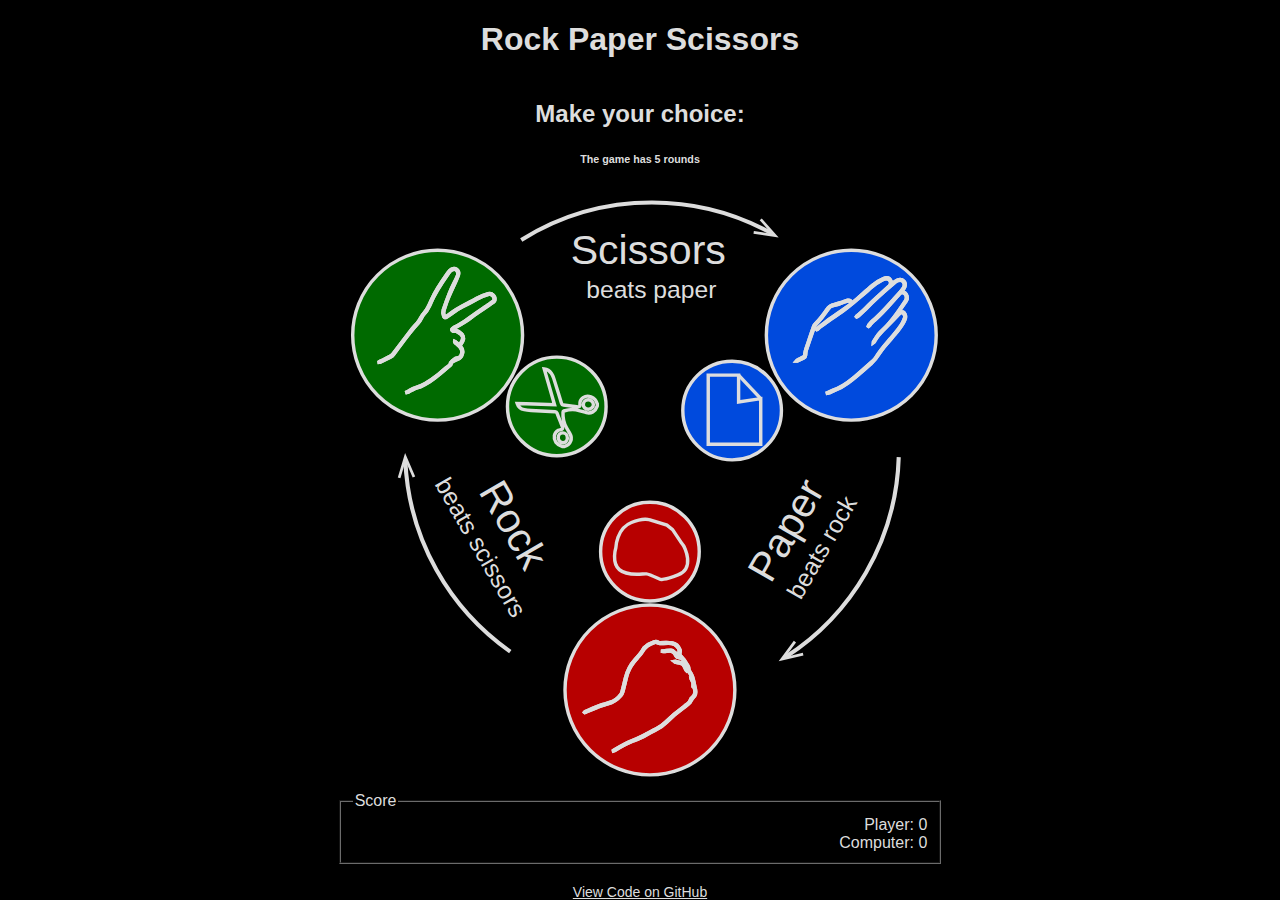
==== commit 00d8f14a: "Fix the layout by using grid" ====
--- a/index.html
+++ b/index.html
@@ -18,7 +18,6 @@
                 <h2>Make your choice: </h2>
                 <h6>The game has 5 rounds</h6>
             </header>
-            <div class="center-vertically">
                 <svg
                     version="1.1"
                     xmlns="http://www.w3.org/2000/svg"
@@ -26,7 +25,6 @@
                     viewBox="80 30 440 440"
                     preserveAspectRatio="xMinYMin meet"
                     xml:space="preserve"
-                    class="center-vertically"
                 >
                     <g style="fill: rgb(221, 221, 221); stroke: rgb(221, 221, 221); stroke-width: 3">
                         <path
@@ -131,7 +129,8 @@
                         </text>
                     </g>
                 </svg>
-            </div>
+            <!-- <div>
+            </div> -->
             <form id="score">
                 <fieldset class="text-end">
                     <legend>Score</legend>
--- a/style.css
+++ b/style.css
@@ -8,16 +8,15 @@
     background-color: #000;
     color: rgb(221, 221, 221);
     font-family: Arial, Helvetica, sans-serif;
-    max-width: 100vw;
-    max-height: 100vh;
-    height: 100%;
+    width: 100vw;
+    height: 100vh;
+    margin: 0;
+    padding: 0;
 }
 
 body {
-    margin: 0;
-    display: flex;
-    flex-direction: column;
-    justify-content: space-between;
+    display: grid;
+    grid-template-rows: auto 1fr auto;
 }
 
 /* Content */
@@ -45,8 +44,6 @@
 }
 
 svg {
-    min-width: 460px;
-    min-height: 440px;
     white-space: nowrap;
 }
 
@@ -61,9 +58,11 @@
 }
 
 main {
-    display: flex;
-    flex-direction: column;
+    display: grid;
+    grid-template-rows: auto 1fr auto;
     justify-content: space-around;
+    align-items: stretch;
+    justify-items: stretch;
 }
 
 .center-vertically {
